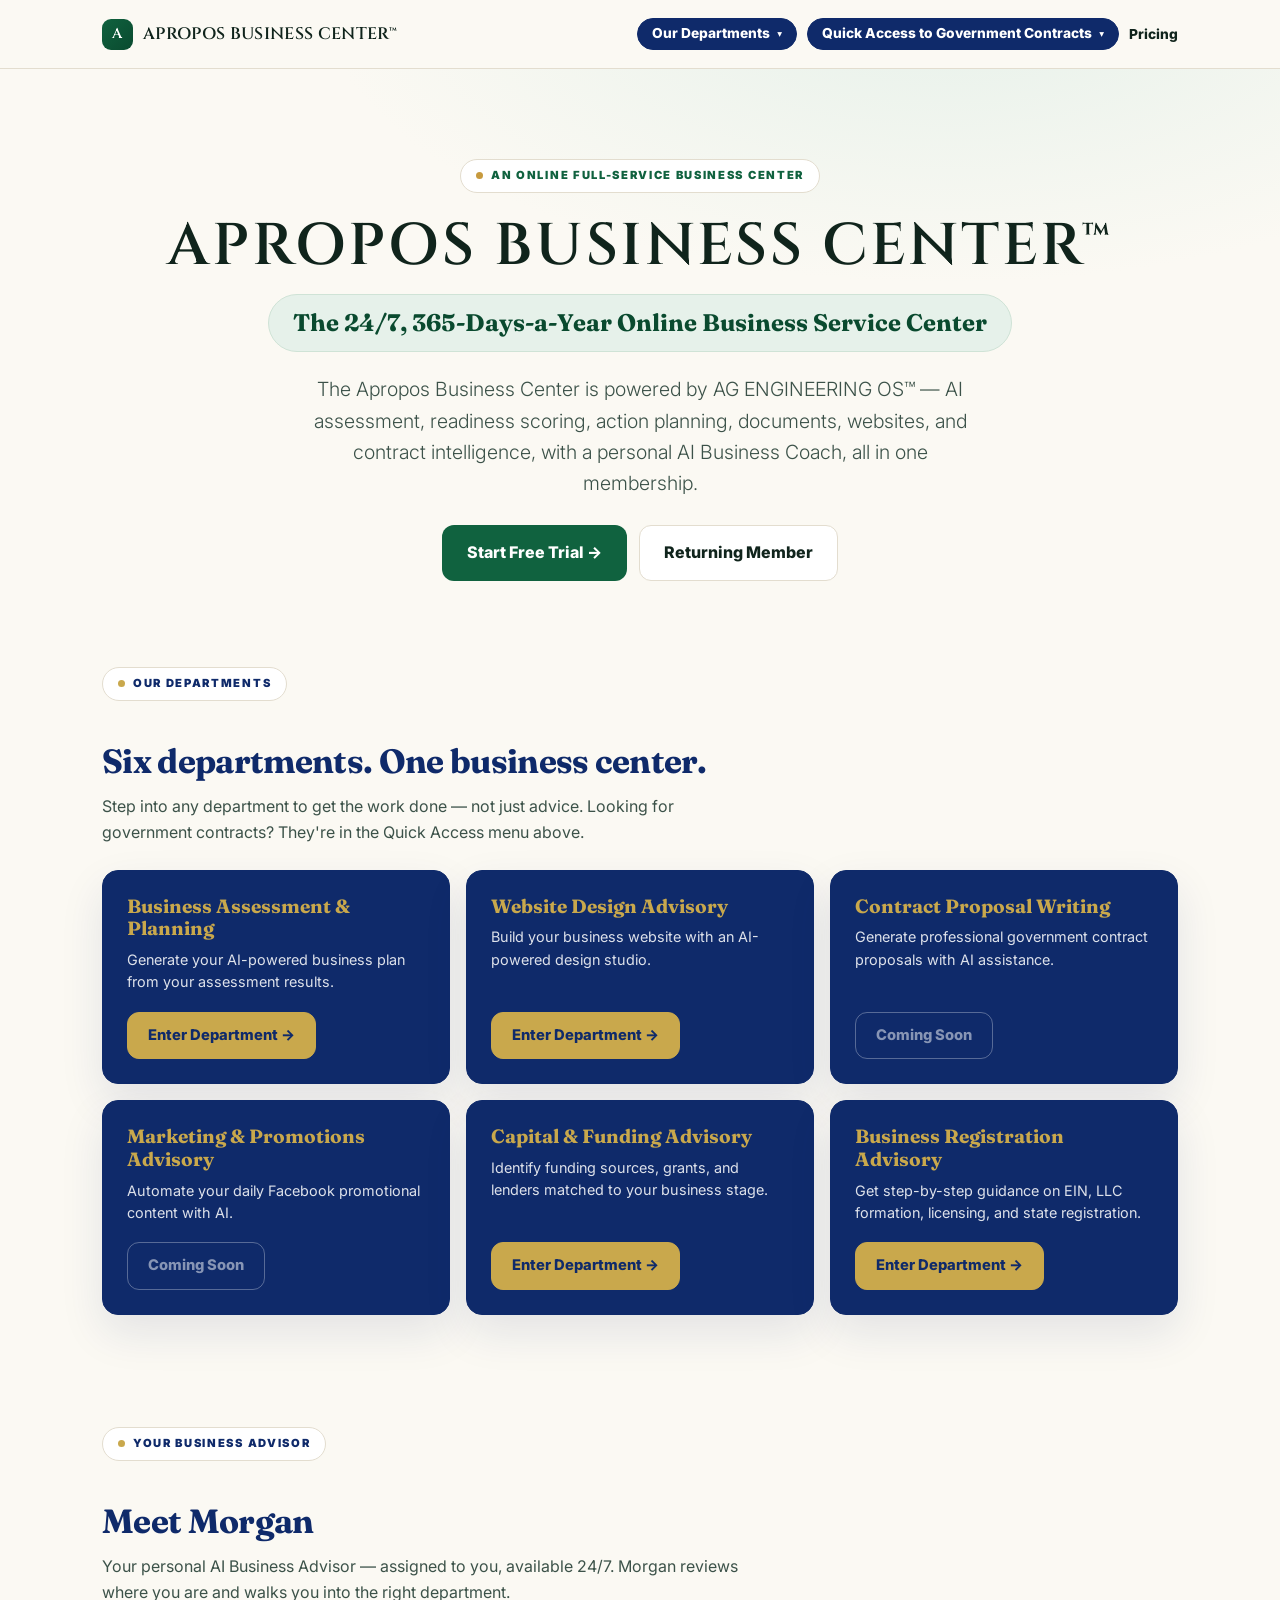
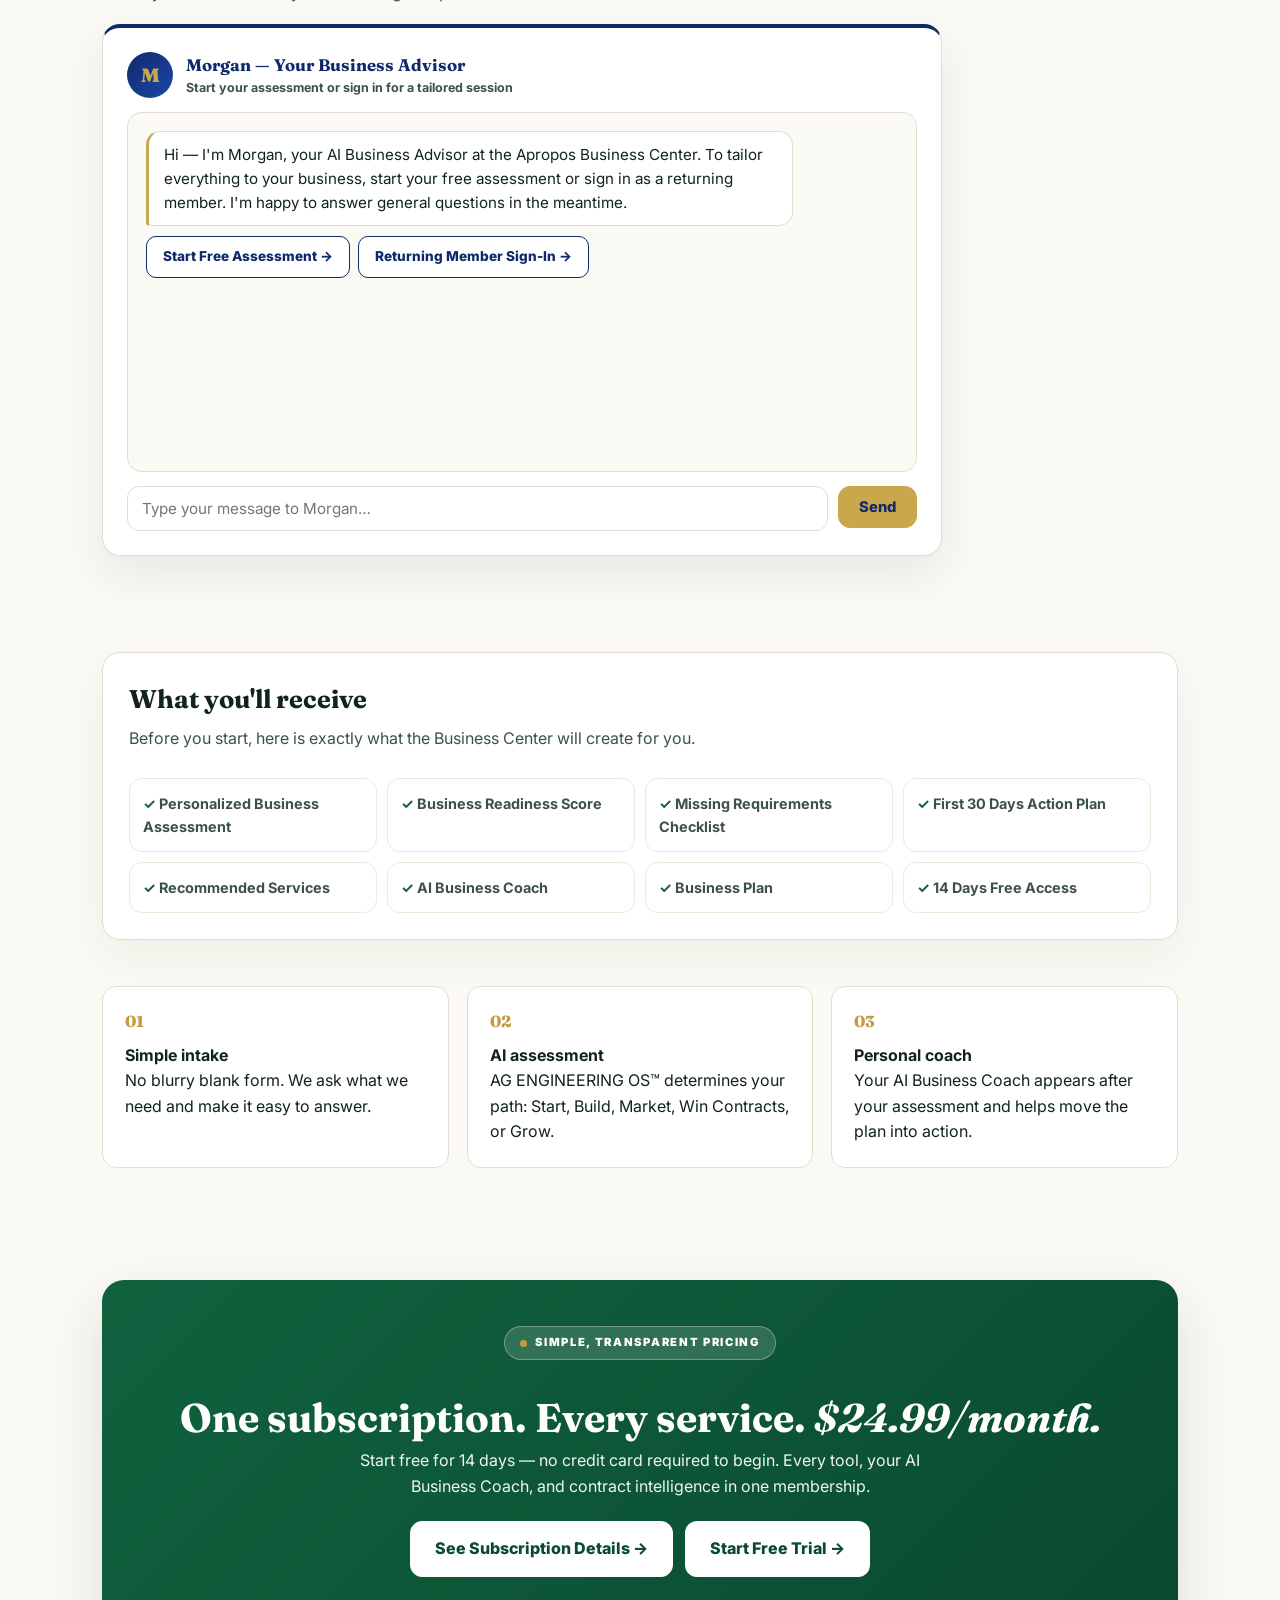
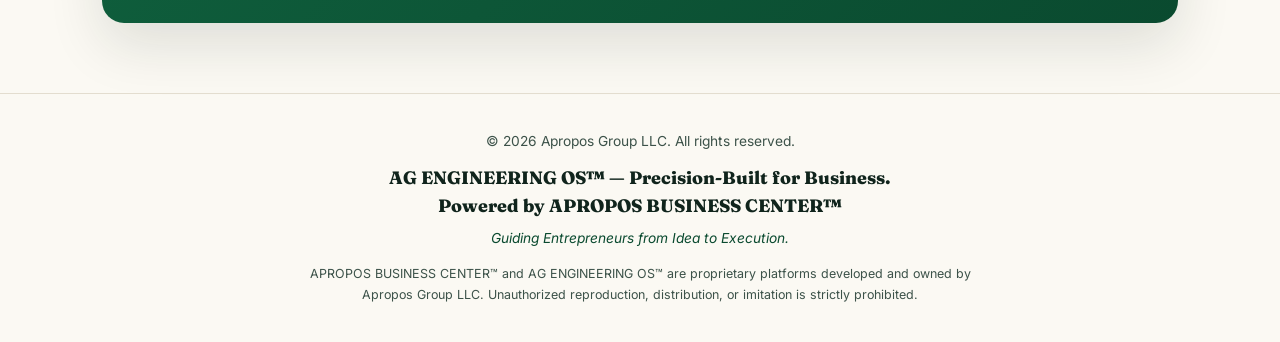
==== index.html @ 3e918215 "Rebrand: Entrepreneur OS → AG ENGINEERING OS™ sitewide" ====
<!DOCTYPE html>
<html lang="en">
<head>
<meta charset="utf-8">
<meta name="viewport" content="width=device-width, initial-scale=1">
<title>APROPOS BUSINESS CENTER™ — AG ENGINEERING OS™</title>
<meta name="description" content="APROPOS BUSINESS CENTER™ is an online full-service business center powered by AG ENGINEERING OS™. Get an AI business assessment, readiness score, action plan, and a personal AI Business Coach.">
<link rel="preconnect" href="https://fonts.googleapis.com">
<link rel="preconnect" href="https://fonts.gstatic.com" crossorigin>
<link href="https://fonts.googleapis.com/css2?family=Cinzel:wght@400;500;600&family=Fraunces:opsz,wght@9..144,500;9..144,600;9..144,700&family=Inter:wght@300;400;500;600;700;800&display=swap" rel="stylesheet">
<link rel="stylesheet" href="/styles.css">
<style>
.hero-center{max-width:1000px;margin:0 auto;text-align:center;display:flex;flex-direction:column;align-items:center}
.hero-center h1{margin-bottom:16px}
.tagline-band{font-family:var(--disp);font-weight:700;font-size:clamp(1.04rem,2.1vw,1.5rem);color:var(--green2);background:var(--soft);border:1px solid #cfe3d6;border-radius:999px;padding:9px 24px;margin-bottom:22px}
.hero-center .lede{max-width:680px;margin:0 auto 26px}
.hero-center .cta-row{justify-content:center}
.hero-center h1{font-family:'Cinzel',serif;font-weight:600;letter-spacing:.045em;line-height:1.08;width:100%}
.top .logo{font-family:'Cinzel',serif;font-weight:600;letter-spacing:.02em;font-size:1.04rem}

/* ── Item 1: nav dropdowns + department directory (sapphire/gold house standard; existing green elements untouched) ── */
:root{--sapphire:#0F2A6A;--goldstd:#C9A84C}
/* Padding fix: header is position:sticky (in-flow, reserves its own height — full hero already shows on load).
   scroll-padding-top keeps the sticky header from covering anchored targets, without introducing an empty gap. */
html{scroll-padding-top:84px}
/* Nav dropdown — NEW element added alongside existing nav links */
.nav-dd{position:relative;display:inline-flex}
.nav-dd-toggle{font-family:var(--body);font-size:.86rem;font-weight:800;color:#fff;background:var(--sapphire);border:1px solid var(--sapphire);border-radius:999px;padding:8px 14px;cursor:pointer;display:inline-flex;align-items:center;gap:7px;line-height:1}
.nav-dd-toggle .car{font-size:.6rem;transition:transform .15s}
.nav-dd.open .nav-dd-toggle .car{transform:rotate(180deg)}
.nav-dd-menu{position:absolute;top:calc(100% + 10px);right:0;min-width:296px;background:#fff;border:1px solid var(--line);border-radius:14px;box-shadow:0 22px 56px rgba(15,42,106,.18);padding:8px;display:none;z-index:40}
.nav-dd-menu a{display:block;font-size:.85rem;font-weight:700;color:var(--sapphire);text-decoration:none;padding:9px 12px;border-radius:9px;border-left:3px solid transparent}
.nav-dd-menu a:hover{background:#f2f5fc;border-left-color:var(--goldstd)}
.nav-dd.open .nav-dd-menu{display:block}
@media(hover:hover) and (min-width:901px){.nav-dd:hover .nav-dd-menu{display:block}}
@media(max-width:900px){.nav-dd{width:100%}.nav-dd-toggle{width:100%;justify-content:space-between}.nav-dd-menu{position:static;right:auto;min-width:0;width:100%;box-shadow:none;margin-top:6px}}
/* Department directory — NEW section below hero */
#departments .eyebrow{color:var(--sapphire)}
#departments .dot{background:var(--goldstd)}
.dept-dir-title{font-family:var(--disp);font-weight:700;font-size:clamp(1.5rem,3vw,2.1rem);letter-spacing:-.02em;color:var(--sapphire);margin:12px 0 6px}
.dept-dir-sub{color:var(--ink2);max-width:660px;margin-bottom:4px}
.dept-grid{display:grid;grid-template-columns:repeat(3,minmax(0,1fr));gap:16px;margin-top:24px}
.dept-card{display:flex;flex-direction:column;background:var(--sapphire);border:1px solid var(--sapphire);border-radius:16px;padding:24px;min-height:200px;scroll-margin-top:90px;box-shadow:0 18px 44px rgba(15,42,106,.10)}
.dept-card h3{font-family:var(--disp);font-weight:700;font-size:1.2rem;line-height:1.18;color:var(--goldstd);margin-bottom:9px}
.dept-card p{font-size:.9rem;line-height:1.55;color:rgba(255,255,255,.86);margin-bottom:18px;flex:1}
.btn-dept{display:inline-flex;align-items:center;justify-content:center;gap:8px;align-self:flex-start;font-family:var(--body);font-weight:800;font-size:.92rem;border-radius:12px;padding:11px 20px;text-decoration:none;background:var(--goldstd);color:var(--sapphire);border:1.5px solid var(--goldstd);transition:.15s}
.btn-dept:hover{background:transparent;color:var(--goldstd)}
.btn-dept.muted{background:transparent;color:rgba(255,255,255,.5);border-color:rgba(255,255,255,.3);cursor:default;pointer-events:none}
@media(max-width:900px){.dept-grid{grid-template-columns:1fr}}
/* Morgan AI Coach (Item 2) — sapphire/gold chat */
#morgan-coach .eyebrow{color:var(--sapphire)}
#morgan-coach .dot{background:var(--goldstd)}
.morgan-title{font-family:var(--disp);font-weight:700;font-size:clamp(1.5rem,3vw,2.1rem);letter-spacing:-.02em;color:var(--sapphire);margin:12px 0 6px}
.morgan-sub{color:var(--ink2);max-width:660px;margin-bottom:18px}
.morgan-card{background:#fff;border:1px solid var(--line);border-top:4px solid var(--sapphire);border-radius:18px;padding:24px;box-shadow:0 18px 44px rgba(15,42,106,.08);max-width:840px}
.morgan-hd{display:flex;align-items:center;gap:13px;margin-bottom:14px}
.morgan-av{width:46px;height:46px;border-radius:50%;background:linear-gradient(135deg,var(--sapphire),#1c47a8);color:var(--goldstd);display:grid;place-items:center;font-family:var(--disp);font-weight:900;font-size:1.2rem;flex:0 0 46px}
.morgan-name{font-family:var(--disp);font-weight:700;color:var(--sapphire);font-size:1.05rem}
.morgan-status{font-size:.78rem;color:var(--ink2);font-weight:700}
.morgan-chat{border:1px solid var(--line);border-radius:14px;background:var(--paper);height:360px;overflow-y:auto;padding:18px;display:flex;flex-direction:column;gap:12px;margin-bottom:14px}
.morgan-chat .m{max-width:86%;padding:11px 15px;border-radius:14px;font-size:.95rem;line-height:1.55;word-wrap:break-word}
.morgan-chat .m.user{align-self:flex-end;background:var(--sapphire);color:#fff;border-bottom-right-radius:4px}
.morgan-chat .m.bot{align-self:flex-start;background:#fff;border:1px solid var(--line);border-left:3px solid var(--goldstd);border-bottom-left-radius:4px;color:var(--ink)}
.morgan-chat .m.bot strong{color:var(--sapphire)}
.morgan-acts{display:flex;flex-wrap:wrap;gap:8px;align-self:flex-start;margin:-2px 0 4px}
.morgan-act{display:inline-flex;align-items:center;gap:6px;font-family:var(--body);font-weight:800;font-size:.85rem;border-radius:10px;padding:9px 16px;text-decoration:none;border:1.5px solid var(--sapphire);color:var(--sapphire);background:#fff;transition:.15s}
.morgan-act:hover{background:var(--sapphire);color:#fff}
.morgan-act.primary{background:var(--goldstd);border-color:var(--goldstd);color:var(--sapphire)}
.morgan-act.primary:hover{background:transparent;color:var(--sapphire)}
.morgan-form{display:flex;gap:10px}
.morgan-form input{flex:1;font-family:var(--body);font-size:.95rem;padding:12px 14px;border:1px solid var(--line);border-radius:12px;background:#fff;color:var(--ink)}
.morgan-form input:focus{outline:none;border-color:var(--sapphire)}
@media(max-width:900px){.morgan-form{flex-direction:column}}
</style>
</head>
<body>
<header class="top"><div class="wrap"><a class="logo" href="/index.html"><span class="mk">A</span>APROPOS BUSINESS CENTER™</a><nav class="nav"><div class="nav-dd"><button type="button" class="nav-dd-toggle" aria-haspopup="true" aria-expanded="false">Our Departments <span class="car">▾</span></button><div class="nav-dd-menu"><a href="/assessment.html">Business Assessment &amp; Planning</a><a href="https://ai4websitedesign.com" target="_blank" rel="noopener">Website Design Advisory</a><a href="#">Contract Proposal Writing</a><a href="#">Marketing &amp; Promotions Advisory</a><a href="#">Capital &amp; Funding Advisory</a><a href="#">Business Registration Advisory</a></div></div><div class="nav-dd"><button type="button" class="nav-dd-toggle" aria-haspopup="true" aria-expanded="false">Quick Access to Government Contracts <span class="car">▾</span></button><div class="nav-dd-menu"><a href="https://capgenmkt.aproposgroupllc.com" target="_blank" rel="noopener">Federal Contract Opportunities</a><a href="https://nevadastategen.aproposgroupllc.com" target="_blank" rel="noopener">Nevada State Contract Opportunities</a><a href="https://calstategen.aproposgroupllc.com" target="_blank" rel="noopener">California State Contract Opportunities</a></div></div><a href="/subscription.html">Pricing</a></nav></div></header>

<section class="hero">
  <div class="wrap hero-center">
    <span class="eyebrow"><span class="dot"></span>An Online Full-Service Business Center</span>
    <h1>APROPOS BUSINESS CENTER™</h1>
    <div class="tagline-band">The 24/7, 365-Days-a-Year Online Business Service Center</div>
    <p class="lede">The Apropos Business Center is powered by AG ENGINEERING OS™ — AI assessment, readiness scoring, action planning, documents, websites, and contract intelligence, with a personal AI Business Coach, all in one membership.</p>
    <div class="cta-row"><a href="/assessment.html" class="btn btn-primary">Start Free Trial →</a><a href="/resume.html" class="btn btn-ghost">Returning Member</a></div>
  </div>
</section>

<section class="section" id="departments"><div class="wrap">
  <span class="eyebrow"><span class="dot"></span>Our Departments</span>
  <h2 class="dept-dir-title">Six departments. One business center.</h2>
  <p class="dept-dir-sub">Step into any department to get the work done — not just advice. Looking for government contracts? They're in the Quick Access menu above.</p>
  <div class="dept-grid">
    <div class="dept-card" id="dept-planning"><h3>Business Assessment &amp; Planning</h3><p>Generate your AI-powered business plan from your assessment results.</p><a class="btn-dept" href="/assessment.html">Enter Department →</a></div>
    <div class="dept-card" id="dept-website"><h3>Website Design Advisory</h3><p>Build your business website with an AI-powered design studio.</p><a class="btn-dept" href="https://ai4websitedesign.com" target="_blank" rel="noopener">Enter Department →</a></div>
    <div class="dept-card" id="dept-proposals"><h3>Contract Proposal Writing</h3><p>Generate professional government contract proposals with AI assistance.</p><span class="btn-dept muted" aria-disabled="true">Coming Soon</span></div>
    <div class="dept-card" id="dept-marketing"><h3>Marketing &amp; Promotions Advisory</h3><p>Automate your daily Facebook promotional content with AI.</p><span class="btn-dept muted" aria-disabled="true">Coming Soon</span></div>
    <div class="dept-card" id="dept-funding"><h3>Capital &amp; Funding Advisory</h3><p>Identify funding sources, grants, and lenders matched to your business stage.</p><a class="btn-dept" href="#">Enter Department →</a></div>
    <div class="dept-card" id="dept-registration"><h3>Business Registration Advisory</h3><p>Get step-by-step guidance on EIN, LLC formation, licensing, and state registration.</p><a class="btn-dept" href="#">Enter Department →</a></div>
  </div>
</div></section>

<section class="section" id="morgan-coach"><div class="wrap">
  <span class="eyebrow"><span class="dot"></span>Your Business Advisor</span>
  <h2 class="morgan-title">Meet Morgan</h2>
  <p class="morgan-sub">Your personal AI Business Advisor — assigned to you, available 24/7. Morgan reviews where you are and walks you into the right department.</p>
  <div class="morgan-card">
    <div class="morgan-hd"><div class="morgan-av">M</div><div><div class="morgan-name">Morgan — Your Business Advisor</div><div class="morgan-status" id="morganStatus">Connecting…</div></div></div>
    <div class="morgan-chat" id="morganChat" aria-live="polite"></div>
    <form class="morgan-form" id="morganForm"><input id="morganInput" placeholder="Type your message to Morgan…" autocomplete="off"><button class="btn-dept" type="submit">Send</button></form>
  </div>
</div></section>

<section class="expect"><div class="wrap"><div class="expect-card"><h2>What you'll receive</h2><p class="sub">Before you start, here is exactly what the Business Center will create for you.</p><div class="expect-grid"><div class="expect-item"><b>✓</b> Personalized Business Assessment</div><div class="expect-item"><b>✓</b> Business Readiness Score</div><div class="expect-item"><b>✓</b> Missing Requirements Checklist</div><div class="expect-item"><b>✓</b> First 30 Days Action Plan</div><div class="expect-item"><b>✓</b> Recommended Services</div><div class="expect-item"><b>✓</b> AI Business Coach</div><div class="expect-item"><b>✓</b> Business Plan</div><div class="expect-item"><b>✓</b> 14 Days Free Access</div></div></div></div></section>

<section class="section" id="how"><div class="wrap how"><div class="s"><div class="n">01</div><h4>Simple intake</h4><p>No blurry blank form. We ask what we need and make it easy to answer.</p></div><div class="s"><div class="n">02</div><h4>AI assessment</h4><p>AG ENGINEERING OS™ determines your path: Start, Build, Market, Win Contracts, or Grow.</p></div><div class="s"><div class="n">03</div><h4>Personal coach</h4><p>Your AI Business Coach appears after your assessment and helps move the plan into action.</p></div></div></section>

<section class="section"><div class="wrap"><div class="price-band">
  <span class="eyebrow" style="background:rgba(255,255,255,.15);border-color:rgba(255,255,255,.3);color:#fff"><span class="dot"></span>Simple, transparent pricing</span>
  <h2 style="margin-top:14px">One subscription. Every service. <span class="em">$24.99/month.</span></h2>
  <p>Start free for 14 days — no credit card required to begin. Every tool, your AI Business Coach, and contract intelligence in one membership.</p>
  <div class="cta-row" style="justify-content:center"><a href="/subscription.html" class="btn btn-ghost">See Subscription Details →</a><a href="/assessment.html" class="btn btn-primary" style="background:#fff;color:var(--green2)">Start Free Trial →</a></div>
</div></div></section>

<footer class="footer-brand"><div class="wrap"><div>© 2026 Apropos Group LLC. All rights reserved.</div><div class="footer-platform">AG ENGINEERING OS™ — Precision-Built for Business.<br>Powered by APROPOS BUSINESS CENTER™</div><div class="footer-tag">Guiding Entrepreneurs from Idea to Execution.</div><div style="max-width:680px;margin:14px auto 0;font-size:.78rem;color:var(--ink2);line-height:1.7">APROPOS BUSINESS CENTER™ and AG ENGINEERING OS™ are proprietary platforms developed and owned by Apropos Group LLC. Unauthorized reproduction, distribution, or imitation is strictly prohibited.</div></div></footer>

<script src="/app.js"></script>
<script>
// Post-checkout welcome banner (Stripe success redirect → /?subscribed=1).
(function(){try{if(new URLSearchParams(location.search).get('subscribed')==='1'){var b=document.createElement('div');b.style.cssText='position:fixed;left:0;right:0;top:0;z-index:60;background:linear-gradient(135deg,var(--green),var(--green2));color:#fff;text-align:center;padding:14px 18px;font-weight:800;box-shadow:0 8px 24px rgba(16,36,28,.25)';b.innerHTML='🎉 Welcome — your APROPOS Business Center subscription is active. <a href="/resume.html" style="color:#fff;text-decoration:underline">Sign in to your Business Center →</a>';document.body.appendChild(b);document.body.style.paddingTop='54px';}}catch(e){}})();
// Nav dropdowns ("Our Departments", "Quick Access to Government Contracts") — click-toggle (touch/mobile friendly); desktop hover also opens via CSS.
(function(){var dds=document.querySelectorAll('.nav-dd');if(!dds.length)return;function closeAll(except){dds.forEach(function(dd){if(dd!==except){dd.classList.remove('open');dd.querySelector('.nav-dd-toggle').setAttribute('aria-expanded','false');}});}dds.forEach(function(dd){var t=dd.querySelector('.nav-dd-toggle');t.addEventListener('click',function(e){e.stopPropagation();var open=dd.classList.toggle('open');t.setAttribute('aria-expanded',open?'true':'false');if(open)closeAll(dd);});dd.querySelectorAll('.nav-dd-menu a').forEach(function(a){a.addEventListener('click',function(){dd.classList.remove('open');t.setAttribute('aria-expanded','false');});});});document.addEventListener('click',function(e){var inside=false;dds.forEach(function(dd){if(dd.contains(e.target))inside=true;});if(!inside)closeAll(null);});document.addEventListener('keydown',function(e){if(e.key==='Escape')closeAll(null);});})();
// Morgan AI Coach (Item 2) — two-stage advisor. Stage from sessionStorage/OTP signal.
(function(){
  var chatEl=document.getElementById('morganChat'); if(!chatEl) return;
  var member=Store.get('abc_member');   // set after OTP sign-in (resume.html) → returning
  var profile=Store.get('abc_profile'); // set after assessment (assessment.html) → new client
  var who=member||profile||null;
  var stage = member ? 2 : 1;           // returning member → Stage 2 (user leads); else Stage 1 (Morgan leads)
  var firstName = (who&&who.fullName) ? String(who.fullName).split(' ')[0] : '';
  var userEmail = (member&&member.email) || (profile&&profile.email) || '';
  // One growing morgan_sessions row per browser session.
  var sessionId=Store.get('abc_morgan_sid');
  if(!sessionId){ sessionId=(window.crypto&&crypto.randomUUID)?crypto.randomUUID():('sid-'+Date.now()+'-'+Math.round(Math.random()*1e9)); Store.set('abc_morgan_sid',sessionId); }
  // Tailoring context (never fabricated — only what we actually hold).
  var context='';
  if(member){ context='Returning member.\nName: '+(member.fullName||'')+'\nBusiness: '+(member.businessName||'')+'\nStage: '+(member.businessStage||'')+'\nReadiness: '+(member.readinessScore||'')+'/100\nServices requested: '+((member.servicesNeeded||[]).join(', ')); }
  else if(profile){ context='New client (just completed the assessment).\nName: '+(profile.fullName||'')+'\nBusiness: '+(profile.businessName||'')+'\nStage: '+(profile.businessStage||'')+'\nReadiness: '+((profile.readiness&&profile.readiness.total)||'')+'/100\nMissing items: '+((profile.missingItems||[]).join(', '))+'\nPlan summary: '+String(profile.plan||'').slice(0,1500); }
  else { context='This visitor has not completed an assessment and is not signed in. Do not reference an assessment or score you do not have; invite them to start the free assessment or sign in, and still help with general questions.'; }

  var convo=[];
  function addMsg(role,text){ var d=document.createElement('div'); d.className='m '+(role==='user'?'user':'bot'); d.innerHTML=(role==='user')?escapeHtml(text):mdInline(text); chatEl.appendChild(d); chatEl.scrollTop=chatEl.scrollHeight; return d; }
  function renderActions(actions){ if(!Array.isArray(actions)||!actions.length) return; var wrap=document.createElement('div'); wrap.className='morgan-acts'; actions.forEach(function(a){ if(!a||!a.href) return; var b=document.createElement('a'); b.href=a.href; b.className='morgan-act'+(a.primary?' primary':''); if(a.blank){ b.target='_blank'; b.rel='noopener'; } b.textContent=a.label; wrap.appendChild(b); }); chatEl.appendChild(wrap); chatEl.scrollTop=chatEl.scrollHeight; }

  // Exact opener — seeded client-side so the required wording is guaranteed verbatim.
  var opener;
  if(member){ opener='Welcome back '+(firstName||'there')+'. What are we working on today?'; document.getElementById('morganStatus').textContent='Returning member session'; }
  else if(profile){ opener="Hello "+(firstName||'there')+", my name is Morgan. I've been assigned as your personal Business Advisor here at the Apropos Business Center. I've reviewed your assessment and I'm ready to walk you through what I found and where we go from here. Are you ready to get started?"; document.getElementById('morganStatus').textContent='First advisory session'; }
  else { opener="Hi — I'm Morgan, your AI Business Advisor at the Apropos Business Center. To tailor everything to your business, start your free assessment or sign in as a returning member. I'm happy to answer general questions in the meantime."; document.getElementById('morganStatus').textContent='Start your assessment or sign in for a tailored session'; }
  addMsg('bot',opener); convo.push({role:'assistant',content:opener});
  if(!who){ renderActions([{label:'Start Free Assessment →',href:'/assessment.html'},{label:'Returning Member Sign-In →',href:'/resume.html'}]); }

  var busy=false;
  function send(text){ text=(text||'').trim(); if(!text||busy) return; busy=true; addMsg('user',text); convo.push({role:'user',content:text}); var typing=addMsg('bot','…');
    fetch('/.netlify/functions/assistant',{method:'POST',headers:{'Content-Type':'application/json'},body:JSON.stringify({messages:convo,stage:stage,firstName:firstName,context:context,sessionId:sessionId,userEmail:userEmail})})
      .then(function(r){return r.json();})
      .then(function(d){ var reply=(d&&d.reply)||'…'; typing.innerHTML=mdInline(reply); convo.push({role:'assistant',content:reply}); renderActions(d&&d.actions); })
      .catch(function(){ typing.textContent='Sorry — I had trouble responding. Please try again.'; })
      .then(function(){ busy=false; chatEl.scrollTop=chatEl.scrollHeight; });
  }
  document.getElementById('morganForm').addEventListener('submit',function(e){ e.preventDefault(); var i=document.getElementById('morganInput'); var v=i.value; i.value=''; send(v); });
})();
// Desktop: fit the Cinzel wordmark to one dominant line. Mobile: keep the 2-line wrap.
function fitHeadline(){var h=document.querySelector('.hero-center h1');if(!h)return;if(window.matchMedia('(max-width:759px)').matches){h.style.whiteSpace='normal';h.style.fontSize='';return;}h.style.whiteSpace='nowrap';h.style.fontSize='100px';var avail=h.clientWidth,w=h.scrollWidth||1,size=100*avail/w*0.985;size=Math.max(30,Math.min(size,90));h.style.fontSize=size+'px';}
window.addEventListener('load',fitHeadline);window.addEventListener('resize',fitHeadline);if(document.fonts&&document.fonts.ready){document.fonts.ready.then(fitHeadline);}
</script>
</body>
</html>
---- styles.css ----
:root{--ink:#10241c;--ink2:#3c5249;--paper:#fbf9f3;--card:#fff;--line:#e3ddcf;--line2:#efe9dc;--green:#10623f;--green2:#0a4a2f;--soft:#e6f1ea;--gold:#c79a3e;--goldSoft:#f6ecd5;--danger:#fff8e8;--disp:'Fraunces',Georgia,serif;--body:'Inter',system-ui,sans-serif}
*{box-sizing:border-box;margin:0;padding:0}html{scroll-behavior:smooth}body{font-family:var(--body);background:var(--paper);color:var(--ink);line-height:1.6;-webkit-font-smoothing:antialiased}.wrap{max-width:1120px;margin:0 auto;padding:0 22px}a{color:var(--green)}
.top{position:sticky;top:0;z-index:30;background:rgba(251,249,243,.94);backdrop-filter:blur(10px);border-bottom:1px solid var(--line)}.top .wrap{min-height:68px;display:flex;align-items:center;justify-content:space-between;gap:18px}.logo{font-family:'Cinzel',serif;font-size:1.02rem;font-weight:600;letter-spacing:.02em;display:flex;align-items:center;gap:10px;text-decoration:none;color:var(--ink)}.logo .mk{width:31px;height:31px;border-radius:9px;background:linear-gradient(135deg,var(--green),var(--green2));color:#fff;display:grid;place-items:center;font-size:.9rem}.nav{display:flex;align-items:center;gap:10px;flex-wrap:wrap}.nav a{font-size:.86rem;font-weight:800;text-decoration:none;color:var(--ink)}.nav .resume{border:1px solid var(--line);border-radius:999px;padding:8px 13px;background:#fff;color:var(--ink)}.nav .start{border-radius:999px;padding:9px 14px;background:var(--green);color:#fff}.btn{display:inline-flex;align-items:center;justify-content:center;gap:9px;font-family:var(--body);font-weight:800;font-size:1rem;border-radius:12px;padding:14px 24px;cursor:pointer;border:1.5px solid transparent;text-decoration:none;transition:.15s}.btn-primary{background:var(--green);color:#fff}.btn-primary:hover{background:var(--green2)}.btn-ghost{background:#fff;border-color:var(--line);color:var(--ink)}.btn-ghost:hover{border-color:var(--green);color:var(--green)}
.focus-top{display:flex;justify-content:center;padding:24px 0 4px}.focus-wrap{min-height:calc(100vh - 70px);display:flex;align-items:flex-start;justify-content:center;padding:24px 22px 60px}.focus-wrap .panel,.focus-wrap .assistant{width:100%}
.hero{position:relative;overflow:hidden;padding:clamp(48px,7vw,92px) 0 44px;background:radial-gradient(900px 420px at 74% -80px,var(--soft),transparent 70%)}.hero-grid{display:grid;grid-template-columns:1.15fr .9fr;gap:clamp(28px,5vw,62px);align-items:center}.eyebrow{display:inline-flex;align-items:center;gap:8px;font-size:.7rem;font-weight:900;letter-spacing:.15em;text-transform:uppercase;color:var(--green);background:#fff;border:1px solid var(--line);border-radius:999px;padding:7px 15px;margin-bottom:22px}.dot{width:7px;height:7px;border-radius:50%;background:var(--gold)}h1{font-family:var(--disp);font-weight:700;font-size:clamp(2.18rem,5vw,3.72rem);line-height:1.03;letter-spacing:-.028em;margin-bottom:18px}.hero em{font-style:italic;color:var(--green)}.lede{font-size:clamp(1.04rem,1.7vw,1.22rem);color:var(--ink2);max-width:670px;font-weight:300;margin-bottom:24px}.platform-line{font-weight:800;color:var(--green2);margin-bottom:12px}.cta-row{display:flex;gap:12px;flex-wrap:wrap}.hero-card{position:relative;background:#fff;border:1px solid var(--line);border-radius:20px;padding:30px;box-shadow:0 22px 60px -36px rgba(16,36,28,.55)}.hero-card:before{content:"";position:absolute;top:0;left:0;right:0;height:4px;background:linear-gradient(90deg,var(--green),var(--gold));border-radius:20px 20px 0 0}.hero-card h3{font-family:var(--disp);font-size:1.48rem;line-height:1.15;margin:9px 0 16px}.free{display:inline-flex;font-size:.6rem;font-weight:900;letter-spacing:.12em;text-transform:uppercase;color:var(--green);background:var(--soft);border:1px solid #cfe3d6;border-radius:999px;padding:5px 10px}.checklist{list-style:none;margin:14px 0 0}.checklist li{display:flex;gap:12px;padding:10px 0;border-top:1px solid var(--line2)}.checklist li:first-child{border-top:0}.chk{width:22px;height:22px;border-radius:50%;background:var(--green);color:#fff;display:grid;place-items:center;flex:0 0 22px;font-size:.72rem;font-weight:900}.checklist b{display:block;font-size:.94rem}.checklist span{display:block;color:var(--ink2);font-size:.82rem}.expect{padding:26px 0 4px}.expect-card{background:#fff;border:1px solid var(--line);border-radius:18px;padding:26px;box-shadow:0 18px 44px rgba(16,36,28,.05)}.expect-card h2{font-family:var(--disp);font-size:1.6rem;margin-bottom:6px}.expect-grid{display:grid;grid-template-columns:repeat(4,1fr);gap:10px;margin-top:18px}.expect-item{border:1px solid var(--line2);border-radius:13px;padding:13px;background:#fff;color:var(--ink2);font-size:.9rem;font-weight:700}.expect-item b{color:var(--green)}
.section{padding:42px 0 70px}.panel{background:var(--card);border:1px solid var(--line);border-radius:18px;box-shadow:0 22px 56px rgba(16,36,28,.07);padding:clamp(24px,4vw,36px);scroll-margin-top:84px}.panel h2{font-family:var(--disp);font-size:1.76rem;font-weight:700;margin-bottom:6px}.sub{color:var(--ink2);margin-bottom:26px}.grid{display:grid;grid-template-columns:1fr 1fr;gap:18px}.field{display:flex;flex-direction:column;gap:7px}.field.full{grid-column:1/-1}.form-section{grid-column:1/-1;margin-top:8px;padding-top:18px;border-top:1px solid var(--line2)}.form-section h3{font-family:var(--disp);font-size:1.2rem;margin-bottom:4px}.hint{color:var(--ink2);font-size:.9rem;margin-bottom:12px}label{font-size:.82rem;font-weight:800}label .h{font-weight:400;color:var(--ink2)}input,select,textarea{font-family:var(--body);font-size:1rem;padding:13px 14px;border:1.5px solid var(--line);border-radius:10px;background:#fff;color:var(--ink);width:100%}textarea{min-height:88px;resize:vertical}input:focus,select:focus,textarea:focus{outline:none;border-color:var(--green);box-shadow:0 0 0 3px var(--soft)}.checks{display:grid;grid-template-columns:repeat(2,minmax(0,1fr));gap:10px}.pill{display:flex;align-items:center;gap:10px;border:1px solid var(--line);background:#fff;border-radius:12px;padding:12px;cursor:pointer;font-weight:700;font-size:.92rem}.pill:hover{border-color:var(--green)}.pill input{width:auto;accent-color:var(--green)}.stage-options{display:grid;grid-template-columns:repeat(2,minmax(0,1fr));gap:10px}.radio-card{border:1px solid var(--line);background:#fff;border-radius:12px;padding:12px;display:flex;align-items:center;gap:10px;cursor:pointer;font-weight:700}.radio-card input{width:auto;accent-color:var(--green)}.form-foot{display:flex;gap:14px;align-items:center;flex-wrap:wrap;margin-top:24px}.priv{font-size:.82rem;color:var(--ink2)}.err{display:none;background:#fdecec;border:1px solid #f3c2c2;color:#8c2b2b;border-radius:12px;padding:14px 16px;margin-top:16px;font-size:.92rem}.loading{display:none;padding:34px 0}.loader-box{max-width:560px;margin:0 auto;background:#fff;border:1px solid var(--line);border-radius:18px;padding:28px;box-shadow:0 18px 44px rgba(16,36,28,.06)}.spinner{width:38px;height:38px;border:4px solid var(--line);border-top-color:var(--green);border-radius:50%;animation:spin .8s linear infinite;margin:0 0 18px}@keyframes spin{to{transform:rotate(360deg)}}.build-list{list-style:none;margin-top:14px}.build-list li{padding:8px 0;border-top:1px solid var(--line2);font-weight:700;color:var(--ink2)}.build-list li:first-child{border-top:0}
#results,#docResults{display:none}#results,#docResults,#loading,#docLoading{scroll-margin-top:96px}.dash-head{background:linear-gradient(135deg,var(--green),var(--green2));color:#fff;border-radius:20px;padding:30px;margin-bottom:18px;display:flex;justify-content:space-between;gap:18px;align-items:center;flex-wrap:wrap}.dash-head h2{font-family:var(--disp);font-size:1.86rem;line-height:1.1}.dash-head p{opacity:.92}.badge{font-size:.66rem;letter-spacing:.12em;text-transform:uppercase;background:rgba(255,255,255,.16);border:1px solid rgba(255,255,255,.3);padding:6px 12px;border-radius:999px;font-weight:900}.dash-grid{display:grid;grid-template-columns:1fr 1fr;gap:16px;margin-bottom:18px}.dash-card{background:#fff;border:1px solid var(--line);border-radius:16px;padding:22px}.dash-card h3{font-family:var(--disp);font-size:1.24rem;margin-bottom:10px}.score-card{display:grid;grid-template-columns:170px 1fr;gap:22px;align-items:center}.score-num{font-family:var(--disp);font-size:3.15rem;line-height:1;color:var(--green2);font-weight:800}.score-num small{font-size:1.1rem;color:var(--ink2)}.bar{height:10px;background:var(--line2);border-radius:999px;overflow:hidden;margin:8px 0 4px}.bar span{display:block;height:100%;background:linear-gradient(90deg,var(--green),var(--gold));border-radius:999px}.score-row{margin:8px 0}.score-row b{font-size:.86rem}.score-row small{float:right;color:var(--ink2);font-weight:800}.trial-bar{height:12px;background:rgba(255,255,255,.25);border-radius:999px;overflow:hidden;margin-top:10px}.trial-bar span{display:block;width:7%;height:100%;background:#fff;border-radius:999px}.tag-list{display:flex;gap:8px;flex-wrap:wrap}.tag{display:inline-flex;align-items:center;gap:6px;background:var(--soft);color:var(--green2);border:1px solid #cfe3d6;border-radius:999px;padding:7px 11px;font-weight:800;font-size:.84rem}.warn{background:#fff8e8;color:#6f4d05;border-color:#ead3a0}.service-grid{display:grid;grid-template-columns:repeat(3,minmax(0,1fr));gap:14px}.service-card{display:flex;flex-direction:column;background:#fff;border:1px solid var(--line);border-radius:16px;padding:20px;text-decoration:none;color:var(--ink);min-height:176px;transition:.15s}.service-card:hover{border-color:var(--green);transform:translateY(-2px);box-shadow:0 10px 26px rgba(16,36,28,.08)}.service-card .ic{font-size:1.7rem;margin-bottom:10px}.service-card h4{font-size:1rem;margin-bottom:6px}.service-card p{font-size:.88rem;color:var(--ink2);margin-bottom:14px}.service-card span{margin-top:auto;font-weight:900;color:var(--green)}.weeks{display:grid;grid-template-columns:repeat(4,1fr);gap:12px}.week{background:#fff;border:1px solid var(--line);border-radius:14px;padding:16px}.week b{display:block;color:var(--gold);font-family:var(--disp);margin-bottom:2px}.week h4{font-size:.98rem;margin-bottom:8px}.week ul{margin-left:18px;color:var(--ink2);font-size:.86rem}.journey{display:grid;grid-template-columns:repeat(4,1fr);gap:10px}.journey-item{border:1px solid var(--line);border-radius:13px;padding:13px;background:#fff;font-size:.88rem;font-weight:800}.journey-item.complete{border-color:#cfe3d6;background:var(--soft);color:var(--green2)}.journey-item.pending{background:#fff8e8;color:#6f4d05}.journey-item.future{color:var(--ink2);opacity:.75}.plan{background:#fff;border:1px solid var(--line);border-radius:16px;padding:32px;margin-top:18px}.plan h2{font-family:var(--disp);font-size:1.34rem;color:var(--green2);margin:26px 0 8px;padding-top:18px;border-top:1px solid var(--line2)}.plan h2:first-child{margin-top:0;padding-top:0;border-top:0}.plan p{margin:8px 0}.plan ul{margin:8px 0 8px 22px}.plan li{margin:5px 0}.disc{font-size:.8rem;color:var(--ink2);background:#fff;border:1px solid var(--line);border-radius:12px;padding:14px 16px;margin-top:18px}.again{display:flex;gap:12px;justify-content:center;flex-wrap:wrap;margin-top:22px}.how{display:grid;grid-template-columns:repeat(3,1fr);gap:18px}.how .s{background:#fff;border:1px solid var(--line);border-radius:14px;padding:22px}.how .n{font-family:var(--disp);font-weight:800;color:var(--gold);margin-bottom:8px}.assistant{background:#fff;border:1px solid var(--line);border-radius:18px;box-shadow:0 22px 56px rgba(16,36,28,.07);padding:30px;scroll-margin-top:84px}.assistant .hd{display:flex;align-items:center;gap:13px}.assistant .av{width:44px;height:44px;border-radius:50%;background:linear-gradient(135deg,var(--green),var(--green2));color:#fff;display:grid;place-items:center;font-family:var(--disp);font-weight:900}.assistant h2{font-family:var(--disp);font-size:1.5rem}.status{font-size:.78rem;color:var(--green);font-weight:700}.suggest{display:flex;gap:8px;flex-wrap:wrap;margin:16px 0 10px}.suggest button{font-size:.82rem;background:var(--soft);border:1px solid var(--line);color:var(--green2);border-radius:999px;padding:7px 13px;cursor:pointer;font-family:var(--body);font-weight:800}.chat{border:1px solid var(--line);border-radius:14px;background:var(--paper);height:350px;overflow-y:auto;padding:18px;display:flex;flex-direction:column;gap:12px;margin:12px 0 16px}.msg{max-width:86%;padding:11px 15px;border-radius:14px;font-size:.95rem;line-height:1.55;word-wrap:break-word}.msg.user{align-self:flex-end;background:var(--green);color:#fff;border-bottom-right-radius:4px}.msg.bot{align-self:flex-start;background:#fff;border:1px solid var(--line);border-bottom-left-radius:4px}.msg.bot strong{color:var(--green2)}.chatform{display:flex;gap:10px}.chatform input{flex:1}.footer-brand{border-top:1px solid var(--line);padding:36px 0;text-align:center;color:var(--ink2);font-size:.86rem}.footer-platform{font-family:var(--disp);font-size:1.12rem;color:var(--ink);font-weight:800;margin:12px 0 6px}.footer-tag{font-style:italic;color:var(--green2)}
.price-band{background:linear-gradient(135deg,var(--green),var(--green2));color:#fff;border-radius:22px;padding:clamp(28px,5vw,46px);text-align:center;box-shadow:0 22px 56px rgba(16,36,28,.12)}.price-band h2{font-family:var(--disp);font-size:clamp(1.7rem,3.4vw,2.5rem);line-height:1.1;margin-bottom:8px}.price-band .em{font-style:italic}.price-band p{opacity:.94;max-width:560px;margin:0 auto 22px}.price-band .btn-ghost{background:#fff;color:var(--green2);border-color:#fff}
@media(max-width:900px){.hero-grid,.grid,.dash-grid,.score-card,.service-grid,.how,.weeks,.journey,.expect-grid{grid-template-columns:1fr}.checks,.stage-options{grid-template-columns:1fr}.top .wrap{align-items:flex-start;flex-direction:column;padding-top:12px;padding-bottom:12px}.chatform{flex-direction:column}}
@media print{.top,.focus-top,.hero,.expect,#formPanel,.assistant,.again,footer,.nav{display:none!important}.plan,.dash-card{border:none}.dash-head{background:none;color:#000;border:1px solid #ccc}}
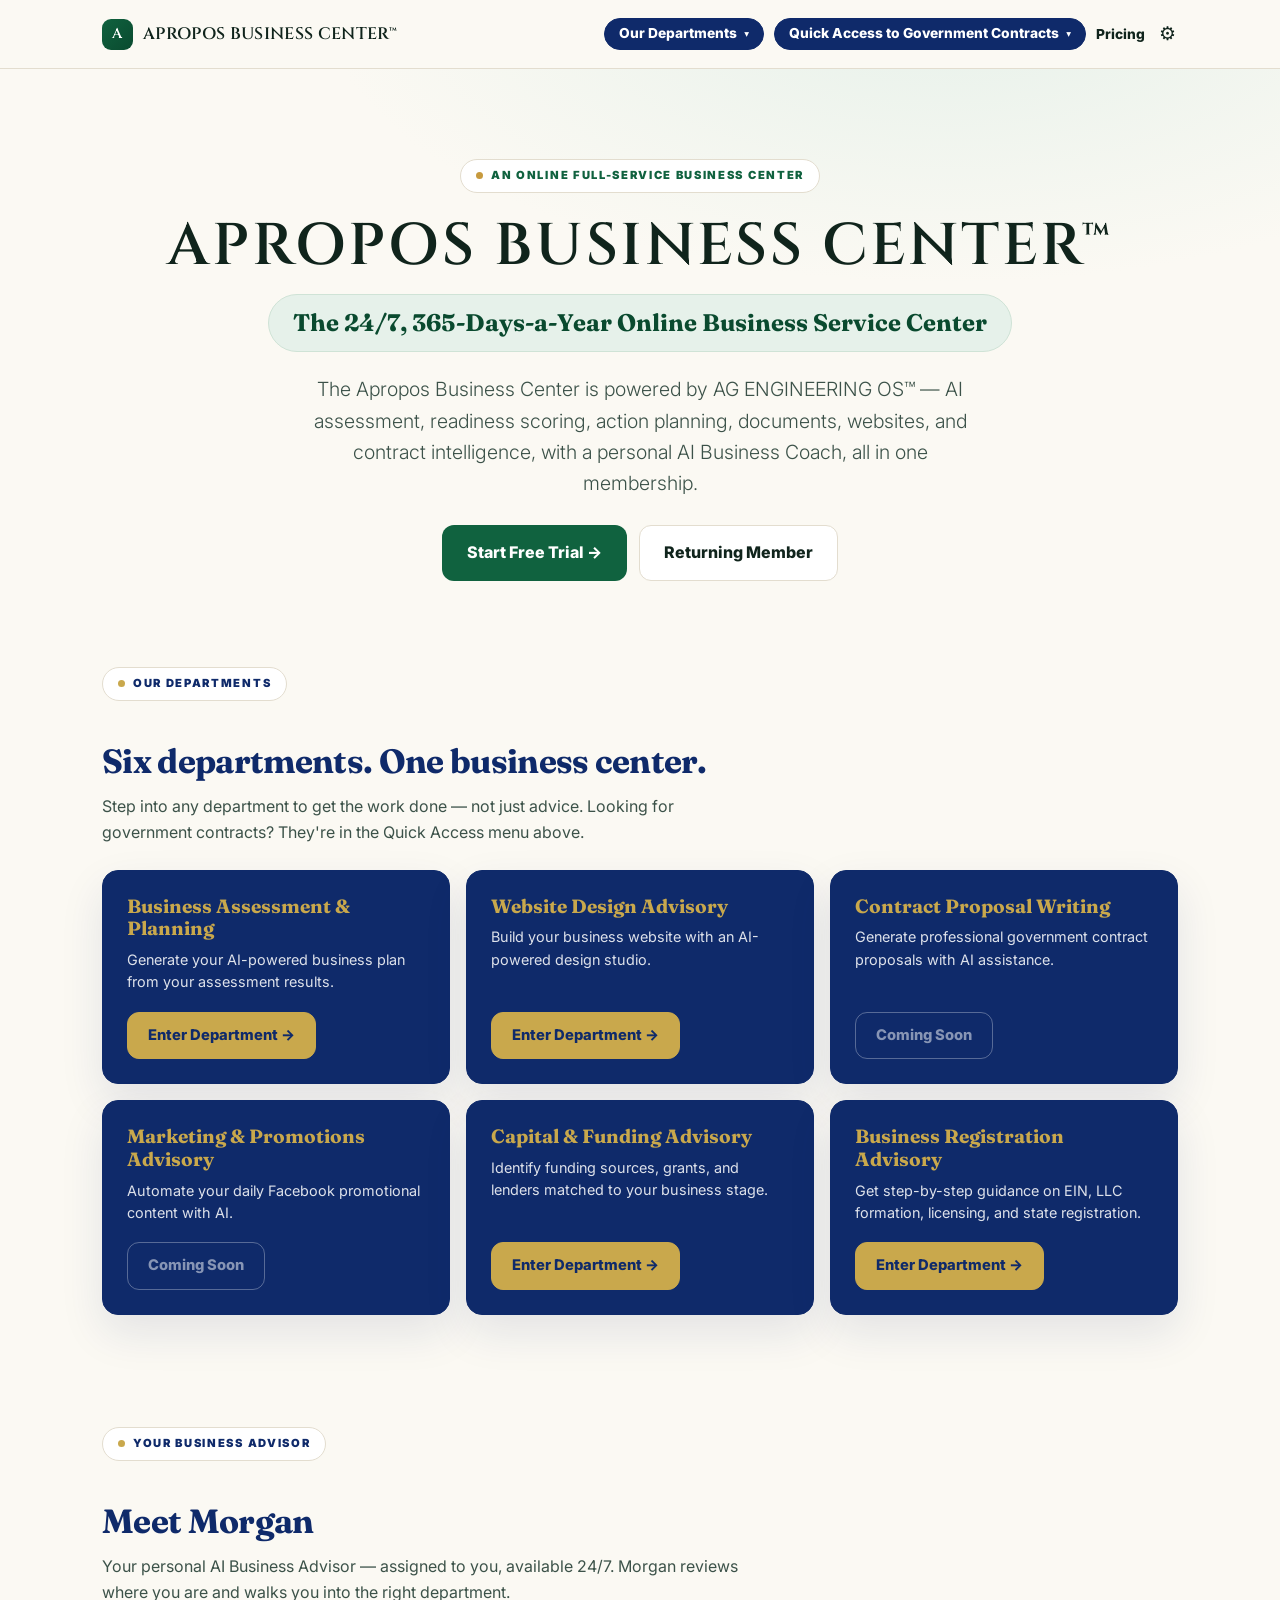
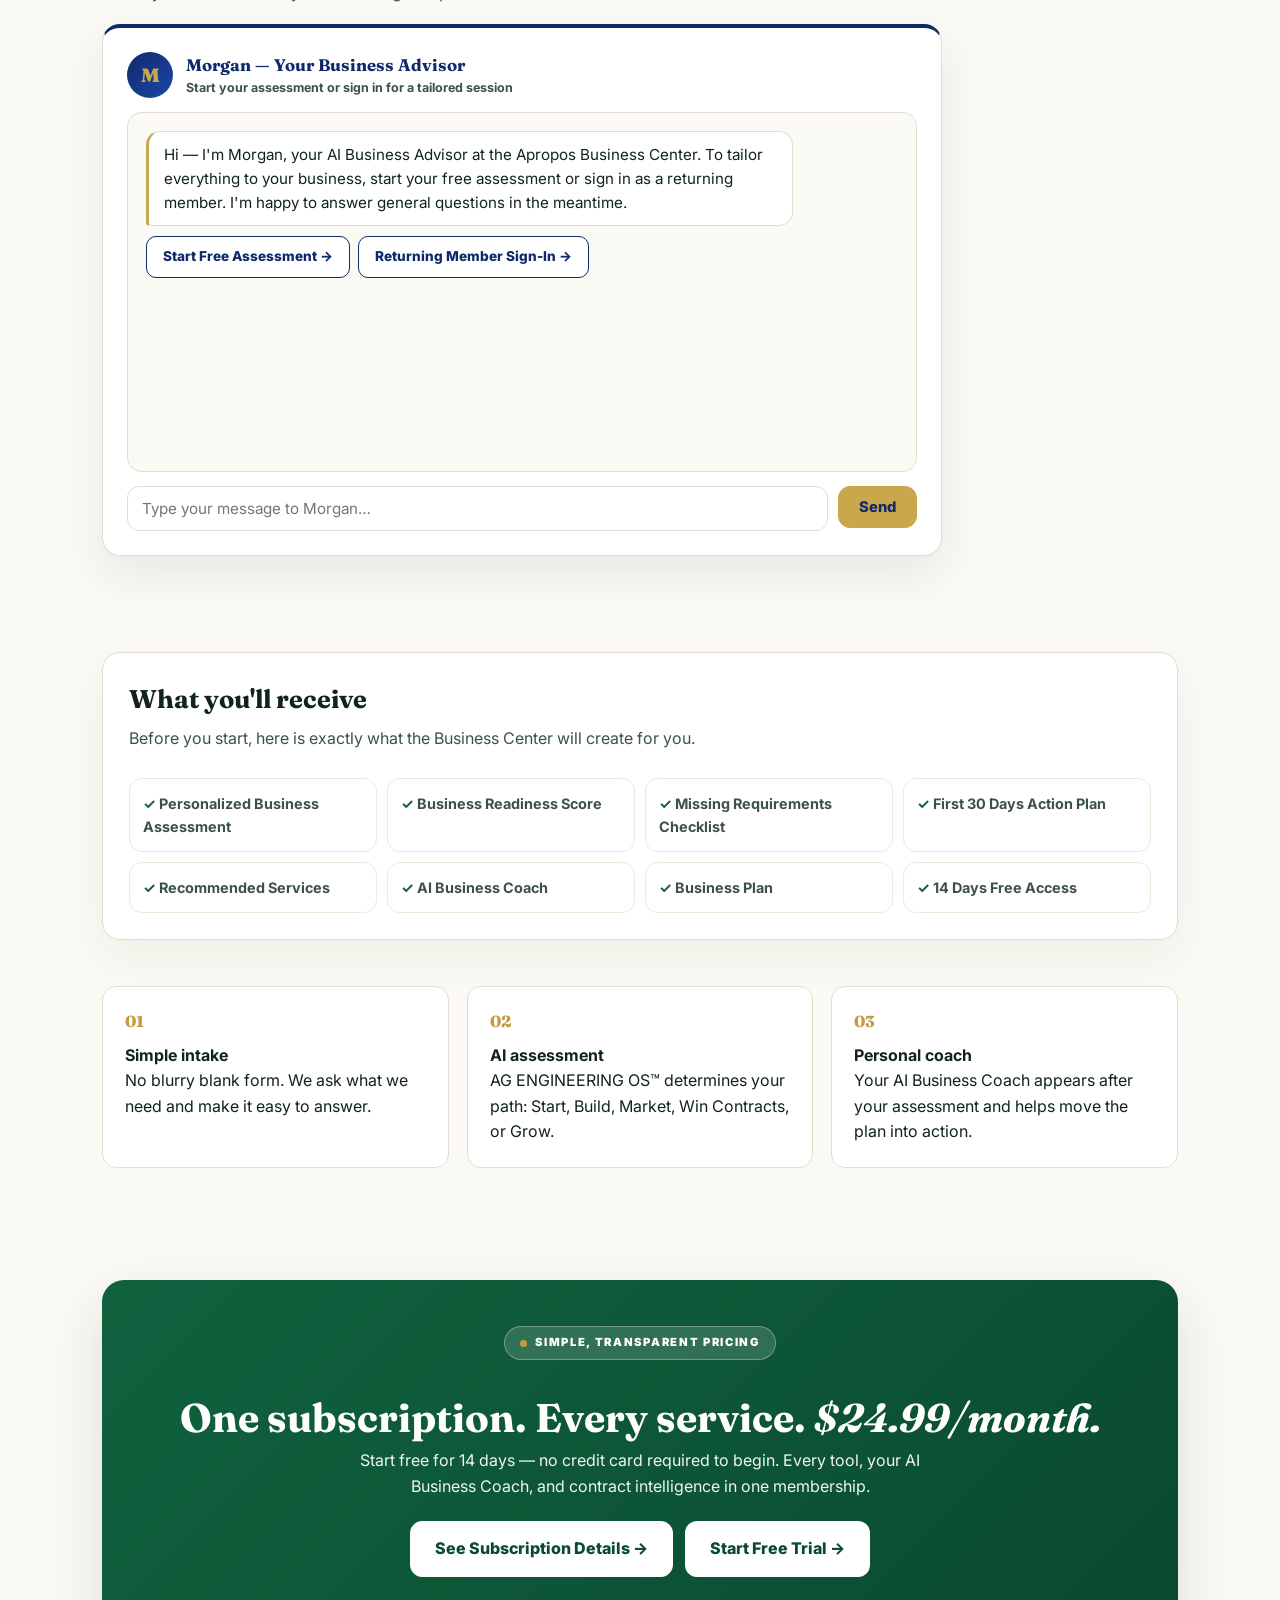
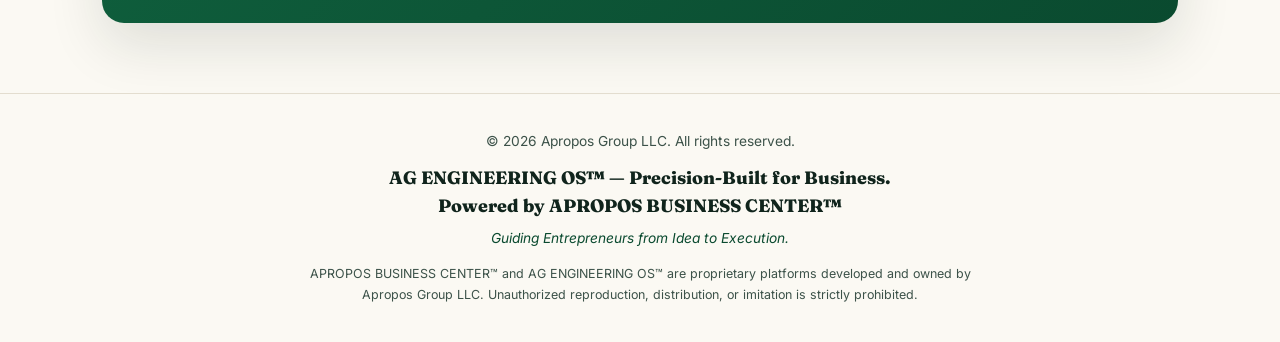
==== commit d84c4284: "Feature: User Settings Menu" ====
--- a/index.html
+++ b/index.html
@@ -71,10 +71,45 @@
 .morgan-form input{flex:1;font-family:var(--body);font-size:.95rem;padding:12px 14px;border:1px solid var(--line);border-radius:12px;background:#fff;color:var(--ink)}
 .morgan-form input:focus{outline:none;border-color:var(--sapphire)}
 @media(max-width:900px){.morgan-form{flex-direction:column}}
+/* Settings menu (Item 3) — sapphire/gold */
+.nav-gear{background:none;border:0;font-size:1.18rem;cursor:pointer;color:var(--ink);line-height:1;padding:4px 2px;transition:.25s;margin-left:2px}
+.nav-gear:hover{color:var(--sapphire);transform:rotate(35deg)}
+.set-overlay{position:fixed;inset:0;background:rgba(10,18,40,.6);display:none;align-items:flex-start;justify-content:center;padding:30px 16px;z-index:120;overflow-y:auto}
+.set-overlay.show{display:flex}
+.set-panel{background:#fff;width:100%;max-width:600px;border-radius:18px;border-top:4px solid var(--sapphire);box-shadow:0 30px 80px rgba(10,18,40,.42);overflow:hidden;margin:auto}
+.set-head{display:flex;align-items:center;justify-content:space-between;padding:18px 24px;background:var(--sapphire)}
+.set-head h2{font-family:var(--disp);color:var(--goldstd);font-size:1.3rem;margin:0;font-weight:700}
+.set-close{background:none;border:0;color:#fff;font-size:1.25rem;cursor:pointer;line-height:1}
+.set-body{padding:4px 24px 22px;max-height:74vh;overflow-y:auto}
+.set-sec{padding:20px 0;border-bottom:1px solid var(--line2)}
+.set-sec:last-child{border-bottom:0}
+.set-sec h3{font-family:var(--disp);color:var(--sapphire);font-size:1.12rem;margin:0 0 6px;font-weight:700}
+.set-sub{color:var(--ink2);font-size:.88rem;margin-bottom:14px;line-height:1.5}
+.set-row{display:flex;justify-content:space-between;align-items:center;gap:14px;padding:7px 0}
+.set-row label{font-weight:700;color:var(--ink);font-size:.9rem;display:flex;align-items:center}
+.set-row > div{color:var(--ink2);font-size:.92rem;text-align:right}
+.set-row input.set-emailin{font-family:var(--body);font-size:.88rem;padding:8px 10px;border:1px solid var(--line);border-radius:8px;min-width:200px}
+.soon{font-size:.66rem;background:var(--line2);color:var(--ink2);border-radius:999px;padding:2px 8px;margin-left:8px;font-weight:800;letter-spacing:.04em}
+.set-uploadbtn{display:inline-flex;align-items:center;gap:8px;background:var(--sapphire);color:#fff;font-weight:800;font-size:.86rem;padding:10px 18px;border-radius:10px;cursor:pointer;border:2px solid var(--sapphire);transition:.2s}
+.set-uploadbtn:hover{background:#fff;color:var(--sapphire)}
+.set-hint{font-size:.78rem;color:var(--ink2);margin:9px 0 12px}
+.set-files{display:flex;flex-direction:column;gap:8px}
+.set-file{display:flex;align-items:center;justify-content:space-between;gap:12px;border:1px solid var(--line);border-left:3px solid var(--goldstd);border-radius:10px;padding:10px 14px;font-size:.9rem;color:var(--ink)}
+.set-file .del{background:none;border:0;color:#b23b3b;cursor:pointer;font-weight:800;font-size:.82rem}
+.set-grid{display:grid;grid-template-columns:repeat(4,1fr);gap:10px}
+.set-thumb{position:relative;aspect-ratio:1;border-radius:10px;overflow:hidden;border:1px solid var(--line);background:var(--paper)}
+.set-thumb img{width:100%;height:100%;object-fit:cover}
+.set-thumb .del{position:absolute;top:4px;right:4px;background:rgba(10,18,40,.72);color:#fff;border:0;border-radius:6px;width:22px;height:22px;cursor:pointer;font-size:.75rem;line-height:1}
+.toggle{width:46px;height:25px;border-radius:999px;background:var(--line);border:0;position:relative;cursor:pointer;transition:.2s;padding:0;flex:0 0 46px}
+.toggle span{position:absolute;top:3px;left:3px;width:19px;height:19px;border-radius:50%;background:#fff;transition:.2s;box-shadow:0 1px 3px rgba(0,0,0,.2)}
+.toggle.on{background:var(--sapphire)}
+.toggle.on span{left:24px}
+.toggle.disabled{background:var(--line2);cursor:not-allowed;opacity:.55}
+@media(max-width:600px){.set-grid{grid-template-columns:repeat(3,1fr)}}
 </style>
 </head>
 <body>
-<header class="top"><div class="wrap"><a class="logo" href="/index.html"><span class="mk">A</span>APROPOS BUSINESS CENTER™</a><nav class="nav"><div class="nav-dd"><button type="button" class="nav-dd-toggle" aria-haspopup="true" aria-expanded="false">Our Departments <span class="car">▾</span></button><div class="nav-dd-menu"><a href="/assessment.html">Business Assessment &amp; Planning</a><a href="https://ai4websitedesign.com" target="_blank" rel="noopener">Website Design Advisory</a><a href="#">Contract Proposal Writing</a><a href="#">Marketing &amp; Promotions Advisory</a><a href="#">Capital &amp; Funding Advisory</a><a href="#">Business Registration Advisory</a></div></div><div class="nav-dd"><button type="button" class="nav-dd-toggle" aria-haspopup="true" aria-expanded="false">Quick Access to Government Contracts <span class="car">▾</span></button><div class="nav-dd-menu"><a href="https://capgenmkt.aproposgroupllc.com" target="_blank" rel="noopener">Federal Contract Opportunities</a><a href="https://nevadastategen.aproposgroupllc.com" target="_blank" rel="noopener">Nevada State Contract Opportunities</a><a href="https://calstategen.aproposgroupllc.com" target="_blank" rel="noopener">California State Contract Opportunities</a></div></div><a href="/subscription.html">Pricing</a></nav></div></header>
+<header class="top"><div class="wrap"><a class="logo" href="/index.html"><span class="mk">A</span>APROPOS BUSINESS CENTER™</a><nav class="nav"><div class="nav-dd"><button type="button" class="nav-dd-toggle" aria-haspopup="true" aria-expanded="false">Our Departments <span class="car">▾</span></button><div class="nav-dd-menu"><a href="/assessment.html">Business Assessment &amp; Planning</a><a href="/website-builder.html">Website Design Advisory</a><a href="#">Contract Proposal Writing</a><a href="#">Marketing &amp; Promotions Advisory</a><a href="#">Capital &amp; Funding Advisory</a><a href="#">Business Registration Advisory</a></div></div><div class="nav-dd"><button type="button" class="nav-dd-toggle" aria-haspopup="true" aria-expanded="false">Quick Access to Government Contracts <span class="car">▾</span></button><div class="nav-dd-menu"><a href="https://capgenmkt.aproposgroupllc.com" target="_blank" rel="noopener">Federal Contract Opportunities</a><a href="https://nevadastategen.aproposgroupllc.com" target="_blank" rel="noopener">Nevada State Contract Opportunities</a><a href="https://calstategen.aproposgroupllc.com" target="_blank" rel="noopener">California State Contract Opportunities</a></div></div><a href="/subscription.html">Pricing</a><button class="nav-gear" id="navGear" aria-label="Settings" title="Settings">⚙</button></nav></div></header>
 
 <section class="hero">
   <div class="wrap hero-center">
@@ -92,7 +127,7 @@
   <p class="dept-dir-sub">Step into any department to get the work done — not just advice. Looking for government contracts? They're in the Quick Access menu above.</p>
   <div class="dept-grid">
     <div class="dept-card" id="dept-planning"><h3>Business Assessment &amp; Planning</h3><p>Generate your AI-powered business plan from your assessment results.</p><a class="btn-dept" href="/assessment.html">Enter Department →</a></div>
-    <div class="dept-card" id="dept-website"><h3>Website Design Advisory</h3><p>Build your business website with an AI-powered design studio.</p><a class="btn-dept" href="https://ai4websitedesign.com" target="_blank" rel="noopener">Enter Department →</a></div>
+    <div class="dept-card" id="dept-website"><h3>Website Design Advisory</h3><p>Build your business website with an AI-powered design studio.</p><a class="btn-dept" href="/website-builder.html">Enter Department →</a></div>
     <div class="dept-card" id="dept-proposals"><h3>Contract Proposal Writing</h3><p>Generate professional government contract proposals with AI assistance.</p><span class="btn-dept muted" aria-disabled="true">Coming Soon</span></div>
     <div class="dept-card" id="dept-marketing"><h3>Marketing &amp; Promotions Advisory</h3><p>Automate your daily Facebook promotional content with AI.</p><span class="btn-dept muted" aria-disabled="true">Coming Soon</span></div>
     <div class="dept-card" id="dept-funding"><h3>Capital &amp; Funding Advisory</h3><p>Identify funding sources, grants, and lenders matched to your business stage.</p><a class="btn-dept" href="#">Enter Department →</a></div>
@@ -123,6 +158,39 @@
 </div></div></section>
 
 <footer class="footer-brand"><div class="wrap"><div>© 2026 Apropos Group LLC. All rights reserved.</div><div class="footer-platform">AG ENGINEERING OS™ — Precision-Built for Business.<br>Powered by APROPOS BUSINESS CENTER™</div><div class="footer-tag">Guiding Entrepreneurs from Idea to Execution.</div><div style="max-width:680px;margin:14px auto 0;font-size:.78rem;color:var(--ink2);line-height:1.7">APROPOS BUSINESS CENTER™ and AG ENGINEERING OS™ are proprietary platforms developed and owned by Apropos Group LLC. Unauthorized reproduction, distribution, or imitation is strictly prohibited.</div></div></footer>
+
+<div class="set-overlay" id="setOverlay">
+  <div class="set-panel">
+    <div class="set-head"><h2>Settings</h2><button class="set-close" id="setClose" aria-label="Close">✕</button></div>
+    <div class="set-body">
+      <section class="set-sec">
+        <h3>Profile</h3>
+        <div class="set-row"><label>Display name</label><div id="setName">—</div></div>
+        <div class="set-row"><label>Business name</label><div id="setBiz">—</div></div>
+        <div class="set-row"><label>Email</label><div id="setEmailWrap">—</div></div>
+      </section>
+      <section class="set-sec">
+        <h3>Upload Your Business Documents</h3>
+        <p class="set-sub">Upload documents for Morgan to reference during your advisory sessions — business plans, financials, contracts, or any relevant files.</p>
+        <label class="set-uploadbtn">＋ Add document<input type="file" id="docInput" accept=".pdf,.docx,.txt,.xlsx" hidden></label>
+        <div class="set-hint" id="docHint">PDF, DOCX, TXT, XLSX · up to 10MB each · 5 files max</div>
+        <div class="set-files" id="docList"></div>
+      </section>
+      <section class="set-sec">
+        <h3>Your Photo Library</h3>
+        <p class="set-sub">Upload photos to use in your website build.</p>
+        <label class="set-uploadbtn">＋ Add photo<input type="file" id="photoInput" accept=".jpg,.jpeg,.png,.webp" hidden></label>
+        <div class="set-hint" id="photoHint">JPG, PNG, WEBP · up to 10MB each · 10 photos max</div>
+        <div class="set-grid" id="photoGrid"></div>
+      </section>
+      <section class="set-sec">
+        <h3>Preferences</h3>
+        <div class="set-row"><label>Theme <span class="soon">COMING SOON</span></label><div class="toggle disabled"><span></span></div></div>
+        <div class="set-row"><label>Email notifications</label><button class="toggle on" id="notifToggle" aria-label="Toggle email notifications"><span></span></button></div>
+      </section>
+    </div>
+  </div>
+</div>
 
 <script src="/app.js"></script>
 <script>
@@ -170,6 +238,47 @@
   }
   document.getElementById('morganForm').addEventListener('submit',function(e){ e.preventDefault(); var i=document.getElementById('morganInput'); var v=i.value; i.value=''; send(v); });
 })();
+// Settings menu (Item 3) — profile, document upload, photo library, preferences.
+(function(){
+  var gear=document.getElementById('navGear'); if(!gear) return;
+  var overlay=document.getElementById('setOverlay');
+  var member=Store.get('abc_member'), profile=Store.get('abc_profile'); var who=member||profile||{};
+  var knownEmail=(member&&member.email)||(profile&&profile.email)||'';
+  var typedEmail='';
+  function email(){ return (knownEmail||typedEmail||'').trim().toLowerCase(); }
+  var docList=document.getElementById('docList'), docHint=document.getElementById('docHint'), docInput=document.getElementById('docInput'), docCount=0;
+  var photoGrid=document.getElementById('photoGrid'), photoHint=document.getElementById('photoHint'), photoInput=document.getElementById('photoInput'), photoCount=0;
+
+  function api(payload){ return fetch('/.netlify/functions/member-upload',{method:'POST',headers:{'Content-Type':'application/json'},body:JSON.stringify(payload)}).then(function(r){return r.json();}); }
+  function listFiles(bucket,cb){ if(!email()){cb([]);return;} api({action:'list',bucket:bucket,prefix:email()}).then(function(d){cb((d&&d.files)||[]);}).catch(function(){cb([]);}); }
+  function delFile(bucket,path,cb){ api({action:'delete',bucket:bucket,path:path}).then(function(){cb();}).catch(function(){cb();}); }
+  function upload(bucket,file,hintEl,cb){
+    if(!email()){ hintEl.textContent='Enter your email above to sync your files.'; return; }
+    if(file.size>10*1024*1024){ hintEl.textContent='File too large — 10MB max.'; return; }
+    hintEl.textContent='Uploading '+file.name+'…';
+    api({action:'sign',bucket:bucket,path:email()+'/'+file.name})
+      .then(function(d){ if(!d.ok)throw new Error(d.error||'sign failed'); return fetch(d.uploadUrl,{method:'PUT',body:file,headers:{'content-type':file.type||'application/octet-stream'}}); })
+      .then(function(r){ if(!r.ok)throw new Error('upload failed'); hintEl.textContent=''; cb(); })
+      .catch(function(e){ hintEl.textContent='Upload failed: '+e.message; });
+  }
+  function refreshDocs(){ listFiles('member-documents',function(files){ docCount=files.length; docList.innerHTML=''; files.forEach(function(f){ var row=document.createElement('div'); row.className='set-file'; var nm=document.createElement('span'); nm.textContent='📄 '+f.name; var del=document.createElement('button'); del.className='del'; del.textContent='Delete'; del.addEventListener('click',function(){ delFile('member-documents',f.path,refreshDocs); }); row.appendChild(nm); row.appendChild(del); docList.appendChild(row); }); }); }
+  function refreshPhotos(){ listFiles('website-assets',function(files){ photoCount=files.length; photoGrid.innerHTML=''; files.forEach(function(f){ var t=document.createElement('div'); t.className='set-thumb'; var img=document.createElement('img'); img.src=f.public_url; img.alt=f.name; var del=document.createElement('button'); del.className='del'; del.textContent='✕'; del.addEventListener('click',function(){ delFile('website-assets',f.path,refreshPhotos); }); t.appendChild(img); t.appendChild(del); photoGrid.appendChild(t); }); }); }
+
+  function renderEmail(){ var wrap=document.getElementById('setEmailWrap'); if(knownEmail){ wrap.textContent=knownEmail; } else { wrap.innerHTML=''; var inp=document.createElement('input'); inp.className='set-emailin'; inp.type='email'; inp.placeholder='you@business.com — to sync files'; inp.value=typedEmail; inp.addEventListener('change',function(){ typedEmail=inp.value.trim(); if(email()){ refreshDocs(); refreshPhotos(); } }); wrap.appendChild(inp); } }
+
+  function openSet(){ document.getElementById('setName').textContent=who.fullName||'—'; document.getElementById('setBiz').textContent=who.businessName||'—'; renderEmail(); overlay.classList.add('show'); if(email()){ refreshDocs(); refreshPhotos(); } }
+  gear.addEventListener('click',openSet);
+  document.getElementById('setClose').addEventListener('click',function(){ overlay.classList.remove('show'); });
+  overlay.addEventListener('click',function(e){ if(e.target===overlay) overlay.classList.remove('show'); });
+  document.addEventListener('keydown',function(e){ if(e.key==='Escape') overlay.classList.remove('show'); });
+
+  docInput.addEventListener('change',function(){ var f=docInput.files[0]; if(!f)return; if(docCount>=5){ docHint.textContent='Limit reached — 5 documents max. Delete one to add more.'; docInput.value=''; return; } upload('member-documents',f,docHint,refreshDocs); docInput.value=''; });
+  photoInput.addEventListener('change',function(){ var f=photoInput.files[0]; if(!f)return; if(photoCount>=10){ photoHint.textContent='Limit reached — 10 photos max.'; photoInput.value=''; return; } upload('website-assets',f,photoHint,refreshPhotos); photoInput.value=''; });
+
+  var notif=document.getElementById('notifToggle'); var notifOn=(function(){try{return localStorage.getItem('abc_notif')!=='off';}catch(_){return true;}})();
+  notif.classList.toggle('on',notifOn);
+  notif.addEventListener('click',function(){ notifOn=!notifOn; notif.classList.toggle('on',notifOn); try{localStorage.setItem('abc_notif',notifOn?'on':'off');}catch(_){} });
+})();
 // Desktop: fit the Cinzel wordmark to one dominant line. Mobile: keep the 2-line wrap.
 function fitHeadline(){var h=document.querySelector('.hero-center h1');if(!h)return;if(window.matchMedia('(max-width:759px)').matches){h.style.whiteSpace='normal';h.style.fontSize='';return;}h.style.whiteSpace='nowrap';h.style.fontSize='100px';var avail=h.clientWidth,w=h.scrollWidth||1,size=100*avail/w*0.985;size=Math.max(30,Math.min(size,90));h.style.fontSize=size+'px';}
 window.addEventListener('load',fitHeadline);window.addEventListener('resize',fitHeadline);if(document.fonts&&document.fonts.ready){document.fonts.ready.then(fitHeadline);}
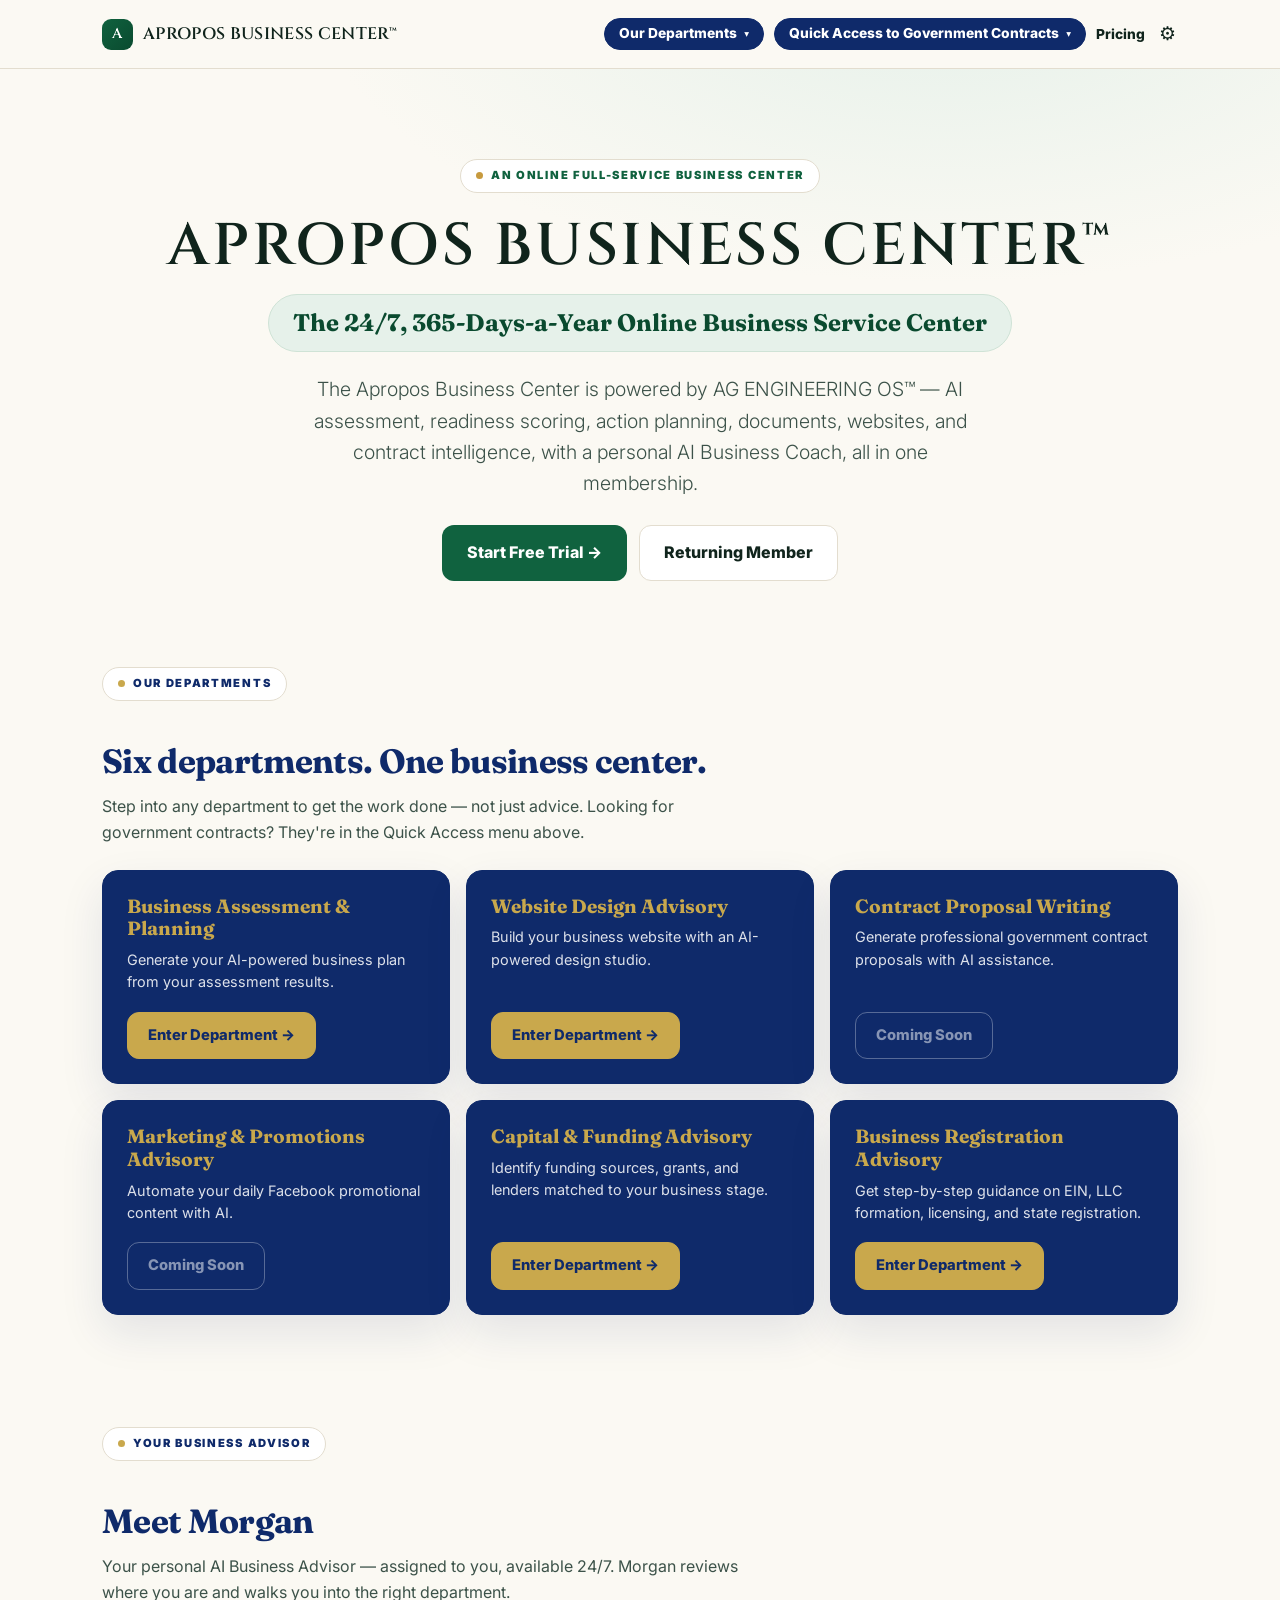
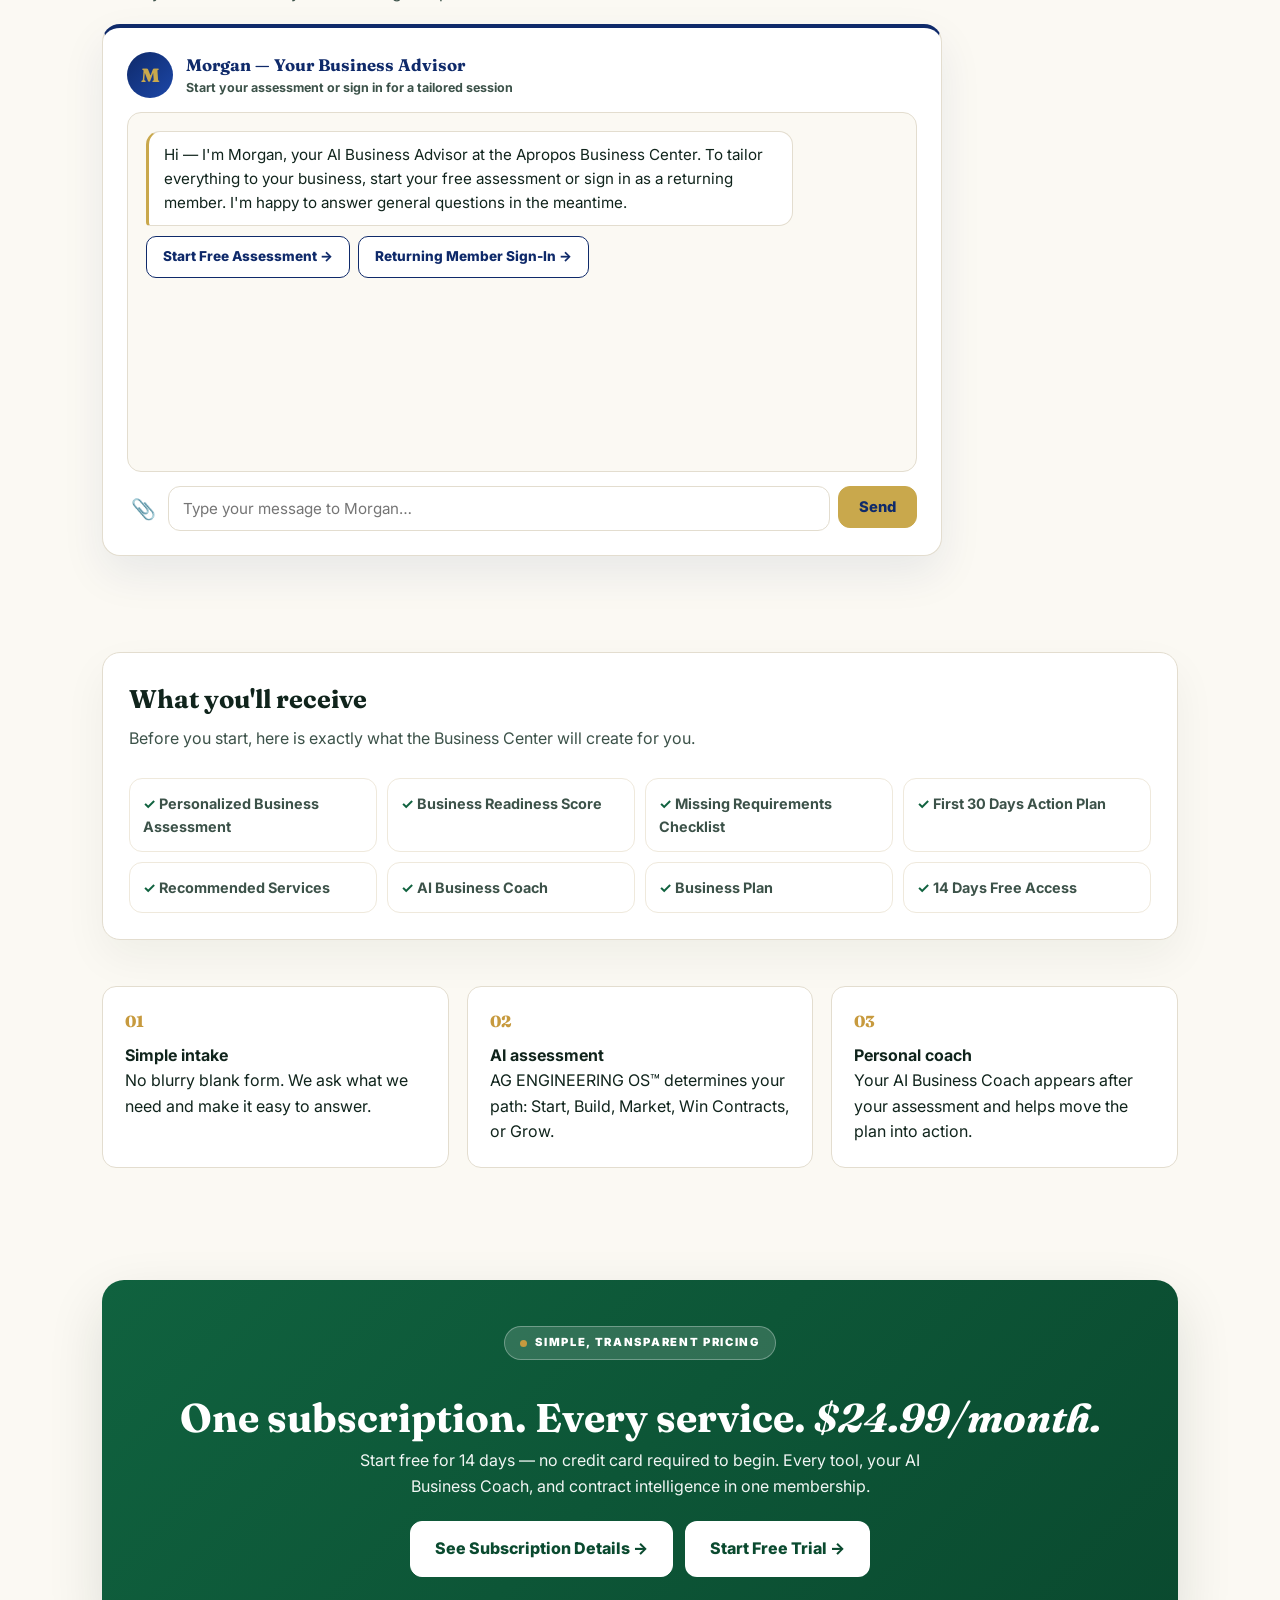
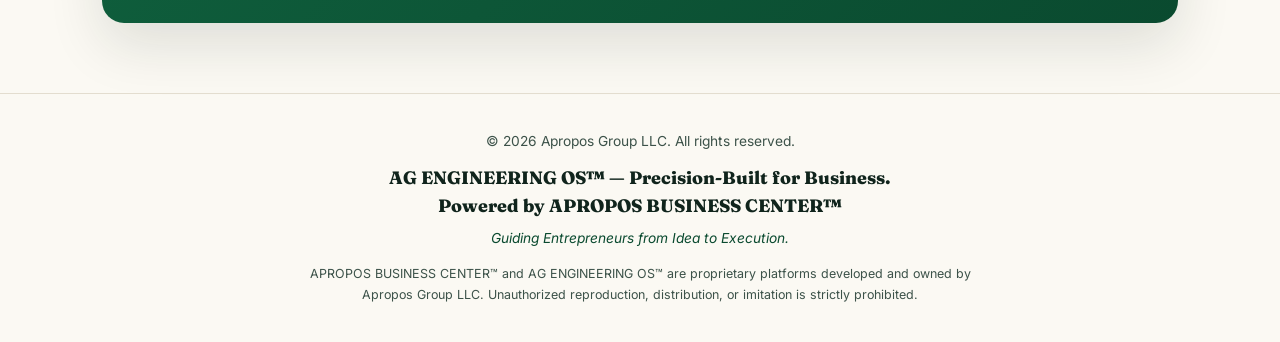
==== commit 3891e64d: "Feature: Morgan chat document upload" ====
--- a/index.html
+++ b/index.html
@@ -67,10 +67,14 @@
 .morgan-act:hover{background:var(--sapphire);color:#fff}
 .morgan-act.primary{background:var(--goldstd);border-color:var(--goldstd);color:var(--sapphire)}
 .morgan-act.primary:hover{background:transparent;color:var(--sapphire)}
-.morgan-form{display:flex;gap:10px}
-.morgan-form input{flex:1;font-family:var(--body);font-size:.95rem;padding:12px 14px;border:1px solid var(--line);border-radius:12px;background:#fff;color:var(--ink)}
-.morgan-form input:focus{outline:none;border-color:var(--sapphire)}
-@media(max-width:900px){.morgan-form{flex-direction:column}}
+.morgan-form{display:flex;gap:8px;align-items:center}
+.morgan-form input#morganInput{flex:1;min-width:0;font-family:var(--body);font-size:.95rem;padding:12px 14px;border:1px solid var(--line);border-radius:12px;background:#fff;color:var(--ink)}
+.morgan-form input#morganInput:focus{outline:none;border-color:var(--sapphire)}
+.morgan-clip{background:none;border:0;font-size:1.25rem;cursor:pointer;color:var(--goldstd);padding:2px 4px;line-height:1;transition:.2s;flex:0 0 auto}
+.morgan-clip:hover{color:var(--sapphire)}
+.morgan-doctag{display:inline-flex;align-items:center;gap:10px;background:#f2f5fc;border:1px solid var(--line);border-left:3px solid var(--goldstd);border-radius:9px;padding:7px 11px;font-size:.82rem;color:var(--sapphire);margin-bottom:10px;max-width:100%}
+.morgan-doctag .nm{font-weight:700;overflow:hidden;text-overflow:ellipsis;white-space:nowrap;max-width:320px}
+.morgan-doctag .rm{background:none;border:0;color:#b23b3b;cursor:pointer;font-weight:800;font-size:.8rem;flex:0 0 auto}
 /* Settings menu (Item 3) — sapphire/gold */
 .nav-gear{background:none;border:0;font-size:1.18rem;cursor:pointer;color:var(--ink);line-height:1;padding:4px 2px;transition:.25s;margin-left:2px}
 .nav-gear:hover{color:var(--sapphire);transform:rotate(35deg)}
@@ -142,7 +146,8 @@
   <div class="morgan-card">
     <div class="morgan-hd"><div class="morgan-av">M</div><div><div class="morgan-name">Morgan — Your Business Advisor</div><div class="morgan-status" id="morganStatus">Connecting…</div></div></div>
     <div class="morgan-chat" id="morganChat" aria-live="polite"></div>
-    <form class="morgan-form" id="morganForm"><input id="morganInput" placeholder="Type your message to Morgan…" autocomplete="off"><button class="btn-dept" type="submit">Send</button></form>
+    <div class="morgan-doctag" id="morganDocTag" style="display:none"><span class="nm" id="morganDocName"></span><button type="button" class="rm" id="morganDocRemove" aria-label="Remove document">✕ remove</button></div>
+    <form class="morgan-form" id="morganForm"><button type="button" class="morgan-clip" id="morganClip" aria-label="Attach a document" title="Attach a document (.pdf, .docx, .txt)">📎</button><input id="morganInput" placeholder="Type your message to Morgan…" autocomplete="off"><button class="btn-dept" type="submit">Send</button><input type="file" id="morganFile" accept=".pdf,.docx,.txt" hidden></form>
   </div>
 </div></section>
 
@@ -228,9 +233,29 @@
   addMsg('bot',opener); convo.push({role:'assistant',content:opener});
   if(!who){ renderActions([{label:'Start Free Assessment →',href:'/assessment.html'},{label:'Returning Member Sign-In →',href:'/resume.html'}]); }
 
+  // Item 4: document attach (paperclip). .txt native; .pdf via pdf.js; .docx via mammoth (loaded on demand).
+  var pendingDoc=null;
+  var docTag=document.getElementById('morganDocTag'), docName=document.getElementById('morganDocName'), fileInput=document.getElementById('morganFile');
+  function clearDoc(){ pendingDoc=null; docTag.style.display='none'; docName.textContent=''; fileInput.value=''; }
+  function loadScript(src){ return new Promise(function(res,rej){ if(document.querySelector('script[src="'+src+'"]')){res();return;} var s=document.createElement('script'); s.src=src; s.onload=res; s.onerror=function(){rej(new Error('load failed'));}; document.head.appendChild(s); }); }
+  function extractDoc(file){
+    var name=(file.name||'').toLowerCase();
+    if(name.endsWith('.txt')) return file.text();
+    if(name.endsWith('.pdf')) return loadScript('https://cdnjs.cloudflare.com/ajax/libs/pdf.js/3.11.174/pdf.min.js').then(function(){ window.pdfjsLib.GlobalWorkerOptions.workerSrc='https://cdnjs.cloudflare.com/ajax/libs/pdf.js/3.11.174/pdf.worker.min.js'; return file.arrayBuffer(); }).then(function(buf){ return window.pdfjsLib.getDocument({data:buf}).promise; }).then(function(pdf){ var chain=Promise.resolve(''); for(var i=1;i<=pdf.numPages;i++){ (function(n){ chain=chain.then(function(acc){ if(acc.length>18000)return acc; return pdf.getPage(n).then(function(pg){return pg.getTextContent();}).then(function(c){ return acc+c.items.map(function(it){return it.str;}).join(' ')+'\n'; }); }); })(i); } return chain; });
+    if(name.endsWith('.docx')) return loadScript('https://cdnjs.cloudflare.com/ajax/libs/mammoth/1.6.0/mammoth.browser.min.js').then(function(){ return file.arrayBuffer(); }).then(function(buf){ return window.mammoth.extractRawText({arrayBuffer:buf}); }).then(function(r){ return (r&&r.value)||''; });
+    return Promise.reject(new Error('Unsupported file type'));
+  }
+  document.getElementById('morganClip').addEventListener('click',function(){ fileInput.click(); });
+  document.getElementById('morganDocRemove').addEventListener('click',clearDoc);
+  fileInput.addEventListener('change',function(){ var f=fileInput.files[0]; if(!f)return; if(f.size>5*1024*1024){ docName.textContent='File too large — 5MB max.'; docTag.style.display='inline-flex'; pendingDoc=null; return; } docName.textContent='Reading '+f.name+'…'; docTag.style.display='inline-flex'; extractDoc(f).then(function(text){ pendingDoc={name:f.name, text:String(text||'').replace(/\s+/g,' ').trim().slice(0,14000)}; docName.textContent='📄 '+f.name; }).catch(function(){ docName.textContent='Could not read '+f.name+' — try a .txt, .pdf, or .docx.'; pendingDoc=null; }); });
+
   var busy=false;
-  function send(text){ text=(text||'').trim(); if(!text||busy) return; busy=true; addMsg('user',text); convo.push({role:'user',content:text}); var typing=addMsg('bot','…');
-    fetch('/.netlify/functions/assistant',{method:'POST',headers:{'Content-Type':'application/json'},body:JSON.stringify({messages:convo,stage:stage,firstName:firstName,context:context,sessionId:sessionId,userEmail:userEmail})})
+  function send(text){ text=(text||'').trim(); if((!text&&!pendingDoc)||busy) return; if(!text&&pendingDoc) text="I've shared a document — please take a look."; busy=true;
+    var doc=pendingDoc; addMsg('user', text+(doc?'   📎 '+doc.name:'')); convo.push({role:'user',content:text}); var typing=addMsg('bot','…');
+    var payload={messages:convo,stage:stage,firstName:firstName,context:context,sessionId:sessionId,userEmail:userEmail};
+    if(doc){ payload.document_context="I've uploaded a document: "+doc.name+". Here is the content for your reference:\n\n"+doc.text; }
+    clearDoc();
+    fetch('/.netlify/functions/assistant',{method:'POST',headers:{'Content-Type':'application/json'},body:JSON.stringify(payload)})
       .then(function(r){return r.json();})
       .then(function(d){ var reply=(d&&d.reply)||'…'; typing.innerHTML=mdInline(reply); convo.push({role:'assistant',content:reply}); renderActions(d&&d.actions); })
       .catch(function(){ typing.textContent='Sorry — I had trouble responding. Please try again.'; })
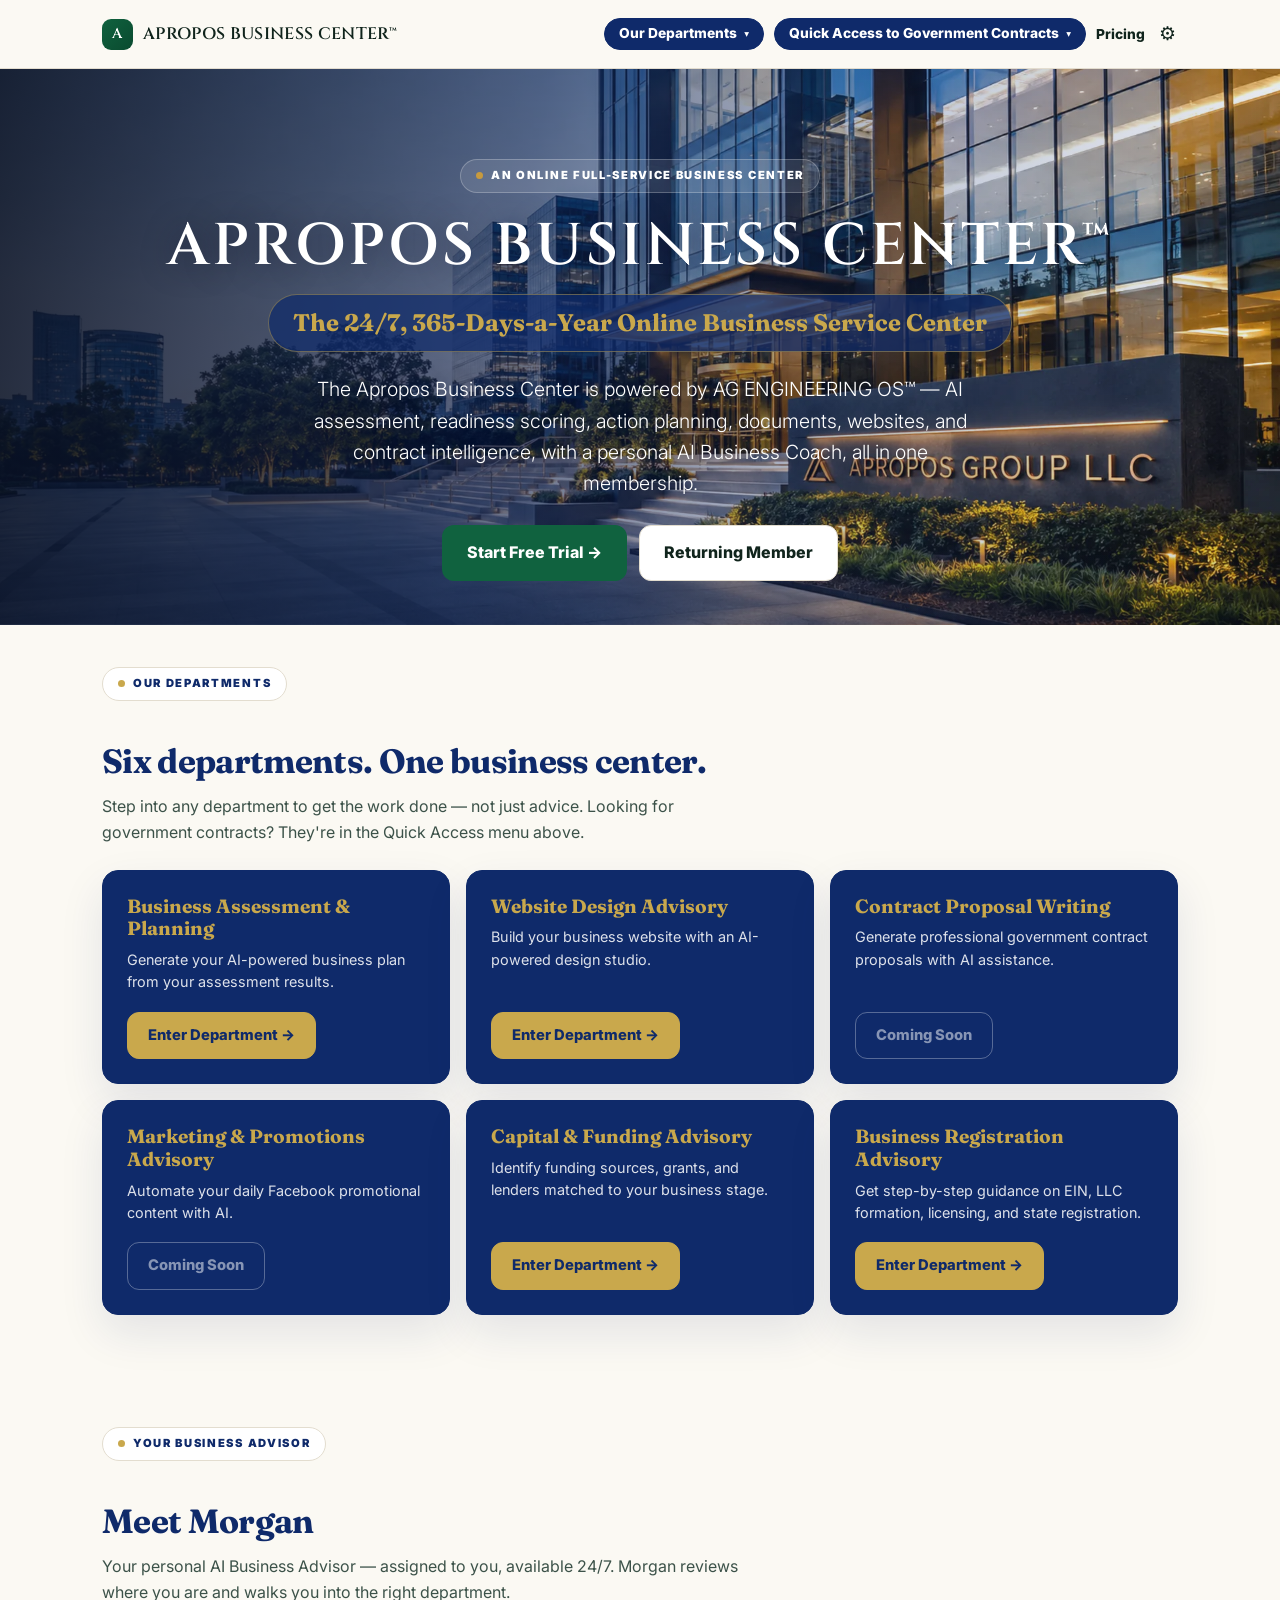
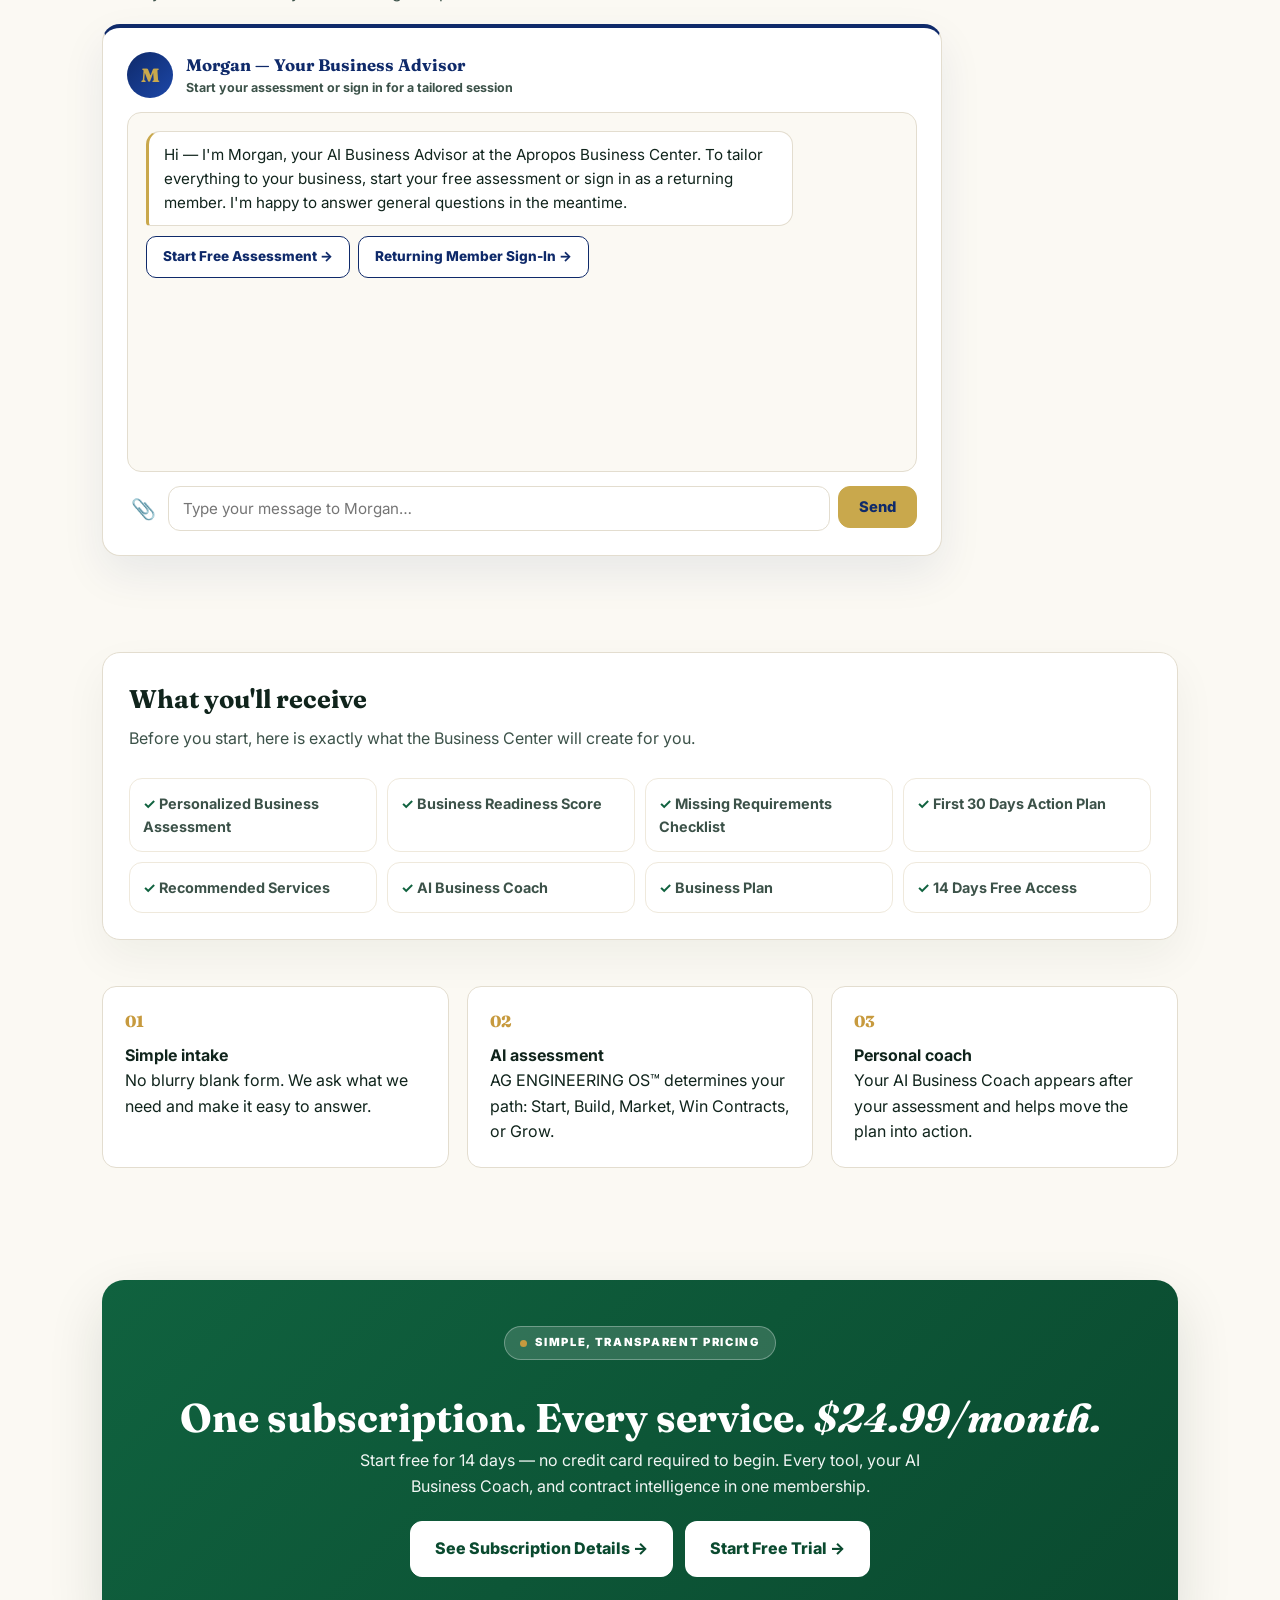
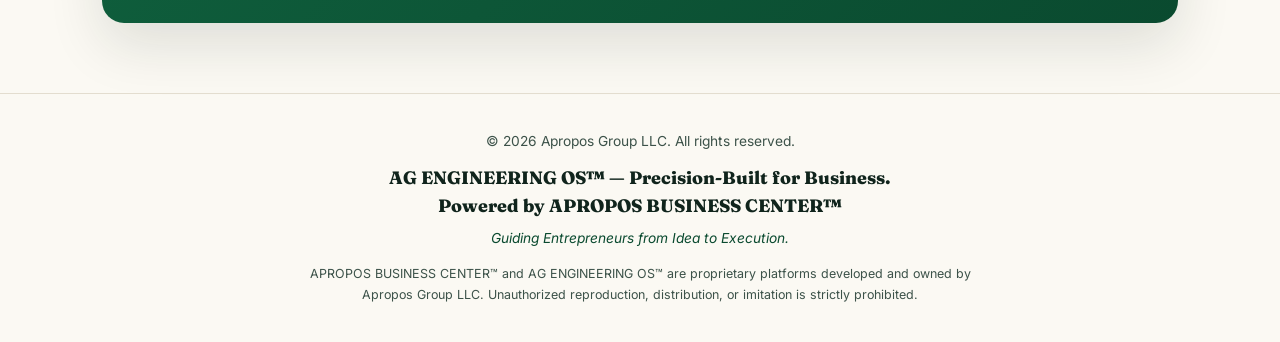
==== commit 1e31f7a7: "Fix: hero image — headquarters.webp from CapGen applied to Nevada Enterprise homepage" ====
--- a/index.html
+++ b/index.html
@@ -110,6 +110,12 @@
 .toggle.on span{left:24px}
 .toggle.disabled{background:var(--line2);cursor:not-allowed;opacity:.55}
 @media(max-width:600px){.set-grid{grid-template-columns:repeat(3,1fr)}}
+
+/* Hero headquarters background — CapGen family image */
+.hero{background-image:linear-gradient(100deg,rgba(7,15,34,.9) 0%,rgba(11,28,72,.64) 40%,rgba(15,42,106,.24) 68%,rgba(15,42,106,.06) 100%),linear-gradient(to bottom,transparent 84%,rgba(5,10,23,.28)),url('/headquarters.webp');background-size:cover;background-position:center bottom;background-repeat:no-repeat;}
+.hero h1,.hero .lede{color:#fff;text-shadow:0 2px 34px rgba(0,8,24,.45)}
+.hero .eyebrow{color:#fff;background:rgba(255,255,255,.10);border-color:rgba(255,255,255,.24)}
+.hero .tagline-band{color:#C9A84C;background:rgba(15,42,106,.72);border-color:rgba(201,168,76,.45)}
 </style>
 </head>
 <body>
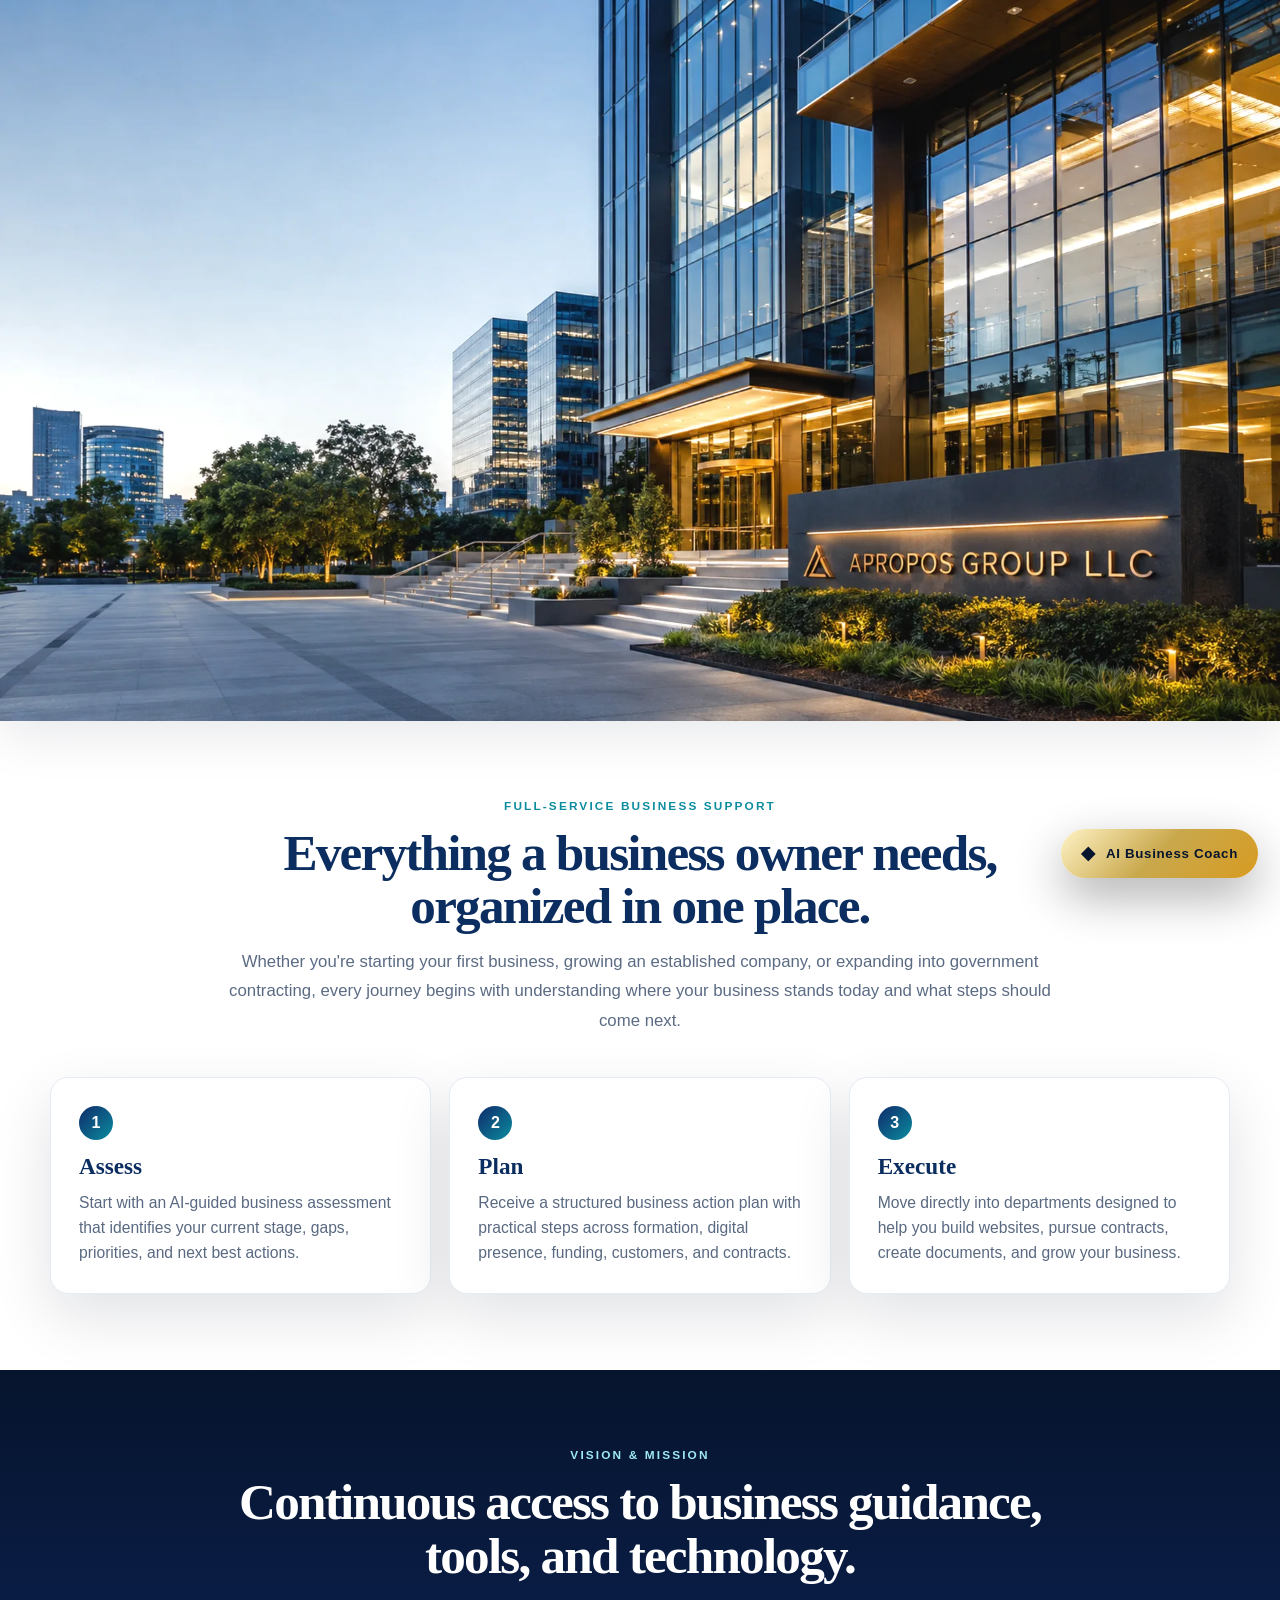
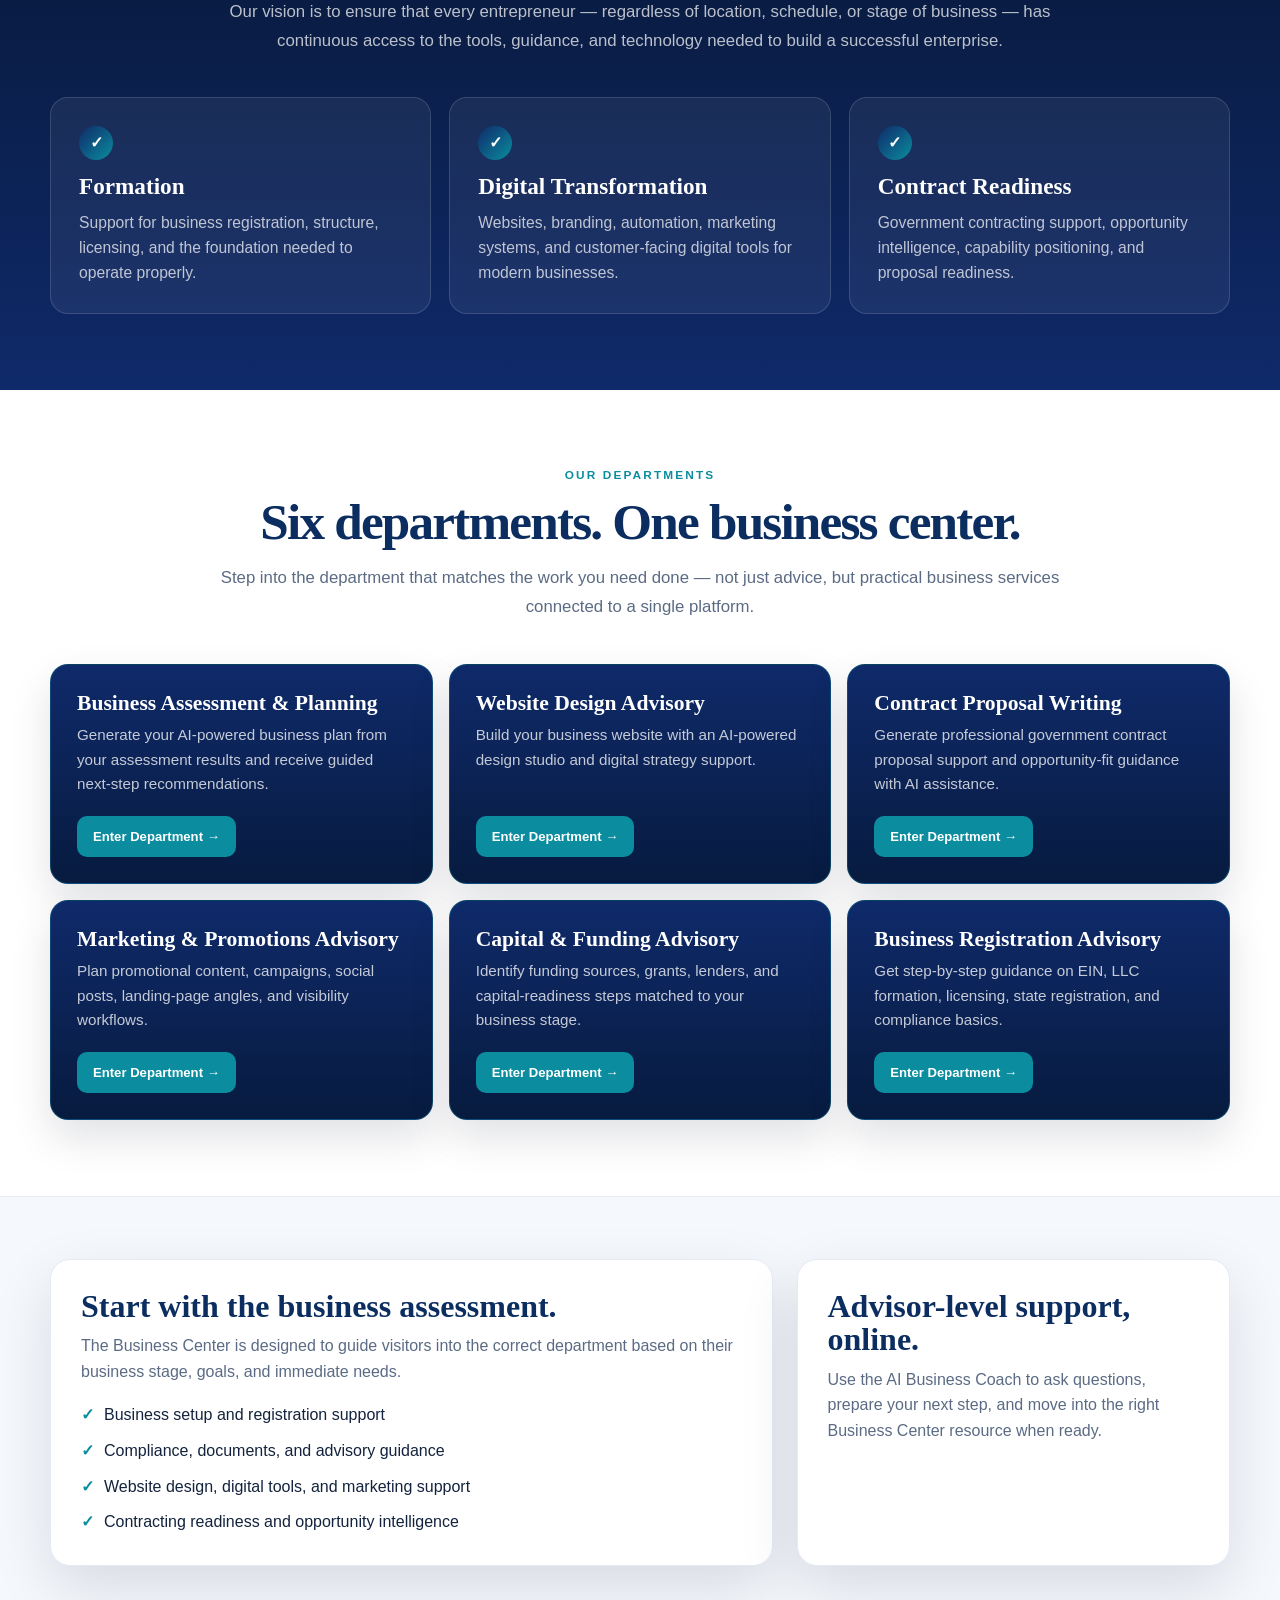
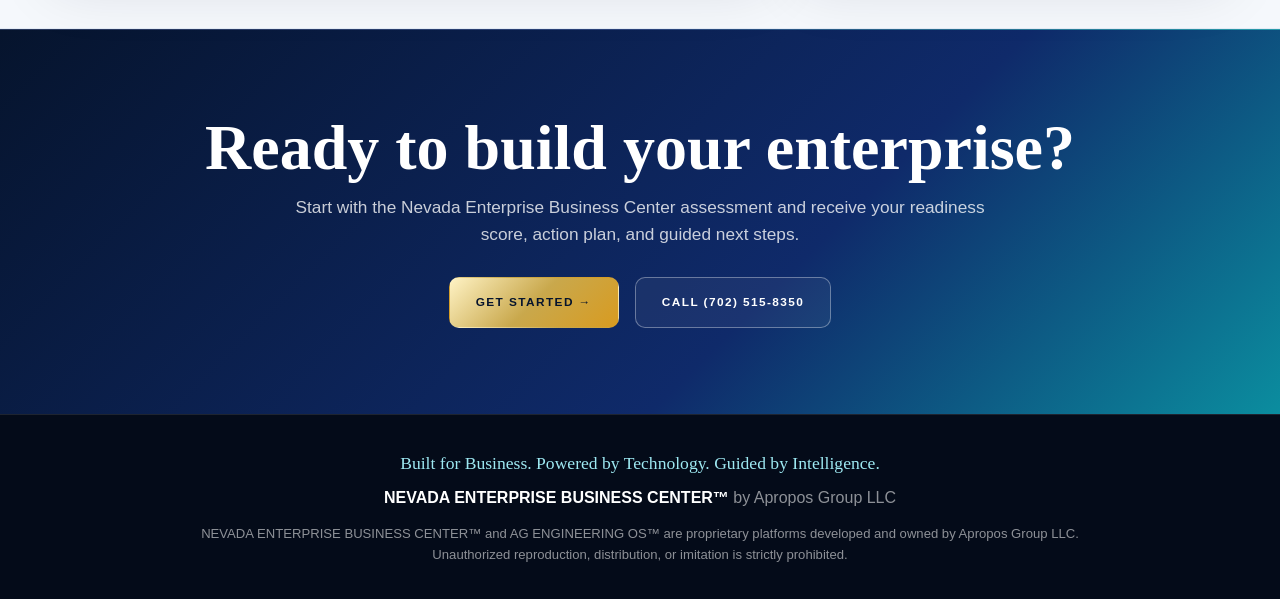
==== commit 57537999: "Update Nevada Enterprise homepage and CTA links" ====
--- a/index.html
+++ b/index.html
@@ -1,318 +1,333 @@
 <!DOCTYPE html>
 <html lang="en">
 <head>
-<meta charset="utf-8">
-<meta name="viewport" content="width=device-width, initial-scale=1">
-<title>APROPOS BUSINESS CENTER™ — AG ENGINEERING OS™</title>
-<meta name="description" content="APROPOS BUSINESS CENTER™ is an online full-service business center powered by AG ENGINEERING OS™. Get an AI business assessment, readiness score, action plan, and a personal AI Business Coach.">
-<link rel="preconnect" href="https://fonts.googleapis.com">
-<link rel="preconnect" href="https://fonts.gstatic.com" crossorigin>
-<link href="https://fonts.googleapis.com/css2?family=Cinzel:wght@400;500;600&family=Fraunces:opsz,wght@9..144,500;9..144,600;9..144,700&family=Inter:wght@300;400;500;600;700;800&display=swap" rel="stylesheet">
-<link rel="stylesheet" href="/styles.css">
+<meta charset="UTF-8">
+<meta name="viewport" content="width=device-width, initial-scale=1.0">
+<title>NEVADA ENTERPRISE BUSINESS CENTER™ | Online Full-Service Business Center</title>
+<meta name="description" content="Nevada Enterprise Business Center™ is an online full-service business center for entrepreneurs and small businesses in Nevada. Business setup, compliance, digital tools, contracting support, marketing assistance, and advisory guidance.">
+<meta name="theme-color" content="#06244a">
+<meta property="og:title" content="NEVADA ENTERPRISE BUSINESS CENTER™">
+<meta property="og:description" content="An Online Full-Service Business Center helping entrepreneurs launch, manage, and grow smarter businesses in Nevada.">
+<meta property="og:type" content="website">
+<meta property="og:image" content="/assets/nevada-enterprise-hero.webp">
 <style>
-.hero-center{max-width:1000px;margin:0 auto;text-align:center;display:flex;flex-direction:column;align-items:center}
-.hero-center h1{margin-bottom:16px}
-.tagline-band{font-family:var(--disp);font-weight:700;font-size:clamp(1.04rem,2.1vw,1.5rem);color:var(--green2);background:var(--soft);border:1px solid #cfe3d6;border-radius:999px;padding:9px 24px;margin-bottom:22px}
-.hero-center .lede{max-width:680px;margin:0 auto 26px}
-.hero-center .cta-row{justify-content:center}
-.hero-center h1{font-family:'Cinzel',serif;font-weight:600;letter-spacing:.045em;line-height:1.08;width:100%}
-.top .logo{font-family:'Cinzel',serif;font-weight:600;letter-spacing:.02em;font-size:1.04rem}
-
-/* ── Item 1: nav dropdowns + department directory (sapphire/gold house standard; existing green elements untouched) ── */
-:root{--sapphire:#0F2A6A;--goldstd:#C9A84C}
-/* Padding fix: header is position:sticky (in-flow, reserves its own height — full hero already shows on load).
-   scroll-padding-top keeps the sticky header from covering anchored targets, without introducing an empty gap. */
-html{scroll-padding-top:84px}
-/* Nav dropdown — NEW element added alongside existing nav links */
-.nav-dd{position:relative;display:inline-flex}
-.nav-dd-toggle{font-family:var(--body);font-size:.86rem;font-weight:800;color:#fff;background:var(--sapphire);border:1px solid var(--sapphire);border-radius:999px;padding:8px 14px;cursor:pointer;display:inline-flex;align-items:center;gap:7px;line-height:1}
-.nav-dd-toggle .car{font-size:.6rem;transition:transform .15s}
-.nav-dd.open .nav-dd-toggle .car{transform:rotate(180deg)}
-.nav-dd-menu{position:absolute;top:calc(100% + 10px);right:0;min-width:296px;background:#fff;border:1px solid var(--line);border-radius:14px;box-shadow:0 22px 56px rgba(15,42,106,.18);padding:8px;display:none;z-index:40}
-.nav-dd-menu a{display:block;font-size:.85rem;font-weight:700;color:var(--sapphire);text-decoration:none;padding:9px 12px;border-radius:9px;border-left:3px solid transparent}
-.nav-dd-menu a:hover{background:#f2f5fc;border-left-color:var(--goldstd)}
-.nav-dd.open .nav-dd-menu{display:block}
-@media(hover:hover) and (min-width:901px){.nav-dd:hover .nav-dd-menu{display:block}}
-@media(max-width:900px){.nav-dd{width:100%}.nav-dd-toggle{width:100%;justify-content:space-between}.nav-dd-menu{position:static;right:auto;min-width:0;width:100%;box-shadow:none;margin-top:6px}}
-/* Department directory — NEW section below hero */
-#departments .eyebrow{color:var(--sapphire)}
-#departments .dot{background:var(--goldstd)}
-.dept-dir-title{font-family:var(--disp);font-weight:700;font-size:clamp(1.5rem,3vw,2.1rem);letter-spacing:-.02em;color:var(--sapphire);margin:12px 0 6px}
-.dept-dir-sub{color:var(--ink2);max-width:660px;margin-bottom:4px}
-.dept-grid{display:grid;grid-template-columns:repeat(3,minmax(0,1fr));gap:16px;margin-top:24px}
-.dept-card{display:flex;flex-direction:column;background:var(--sapphire);border:1px solid var(--sapphire);border-radius:16px;padding:24px;min-height:200px;scroll-margin-top:90px;box-shadow:0 18px 44px rgba(15,42,106,.10)}
-.dept-card h3{font-family:var(--disp);font-weight:700;font-size:1.2rem;line-height:1.18;color:var(--goldstd);margin-bottom:9px}
-.dept-card p{font-size:.9rem;line-height:1.55;color:rgba(255,255,255,.86);margin-bottom:18px;flex:1}
-.btn-dept{display:inline-flex;align-items:center;justify-content:center;gap:8px;align-self:flex-start;font-family:var(--body);font-weight:800;font-size:.92rem;border-radius:12px;padding:11px 20px;text-decoration:none;background:var(--goldstd);color:var(--sapphire);border:1.5px solid var(--goldstd);transition:.15s}
-.btn-dept:hover{background:transparent;color:var(--goldstd)}
-.btn-dept.muted{background:transparent;color:rgba(255,255,255,.5);border-color:rgba(255,255,255,.3);cursor:default;pointer-events:none}
-@media(max-width:900px){.dept-grid{grid-template-columns:1fr}}
-/* Morgan AI Coach (Item 2) — sapphire/gold chat */
-#morgan-coach .eyebrow{color:var(--sapphire)}
-#morgan-coach .dot{background:var(--goldstd)}
-.morgan-title{font-family:var(--disp);font-weight:700;font-size:clamp(1.5rem,3vw,2.1rem);letter-spacing:-.02em;color:var(--sapphire);margin:12px 0 6px}
-.morgan-sub{color:var(--ink2);max-width:660px;margin-bottom:18px}
-.morgan-card{background:#fff;border:1px solid var(--line);border-top:4px solid var(--sapphire);border-radius:18px;padding:24px;box-shadow:0 18px 44px rgba(15,42,106,.08);max-width:840px}
-.morgan-hd{display:flex;align-items:center;gap:13px;margin-bottom:14px}
-.morgan-av{width:46px;height:46px;border-radius:50%;background:linear-gradient(135deg,var(--sapphire),#1c47a8);color:var(--goldstd);display:grid;place-items:center;font-family:var(--disp);font-weight:900;font-size:1.2rem;flex:0 0 46px}
-.morgan-name{font-family:var(--disp);font-weight:700;color:var(--sapphire);font-size:1.05rem}
-.morgan-status{font-size:.78rem;color:var(--ink2);font-weight:700}
-.morgan-chat{border:1px solid var(--line);border-radius:14px;background:var(--paper);height:360px;overflow-y:auto;padding:18px;display:flex;flex-direction:column;gap:12px;margin-bottom:14px}
-.morgan-chat .m{max-width:86%;padding:11px 15px;border-radius:14px;font-size:.95rem;line-height:1.55;word-wrap:break-word}
-.morgan-chat .m.user{align-self:flex-end;background:var(--sapphire);color:#fff;border-bottom-right-radius:4px}
-.morgan-chat .m.bot{align-self:flex-start;background:#fff;border:1px solid var(--line);border-left:3px solid var(--goldstd);border-bottom-left-radius:4px;color:var(--ink)}
-.morgan-chat .m.bot strong{color:var(--sapphire)}
-.morgan-acts{display:flex;flex-wrap:wrap;gap:8px;align-self:flex-start;margin:-2px 0 4px}
-.morgan-act{display:inline-flex;align-items:center;gap:6px;font-family:var(--body);font-weight:800;font-size:.85rem;border-radius:10px;padding:9px 16px;text-decoration:none;border:1.5px solid var(--sapphire);color:var(--sapphire);background:#fff;transition:.15s}
-.morgan-act:hover{background:var(--sapphire);color:#fff}
-.morgan-act.primary{background:var(--goldstd);border-color:var(--goldstd);color:var(--sapphire)}
-.morgan-act.primary:hover{background:transparent;color:var(--sapphire)}
-.morgan-form{display:flex;gap:8px;align-items:center}
-.morgan-form input#morganInput{flex:1;min-width:0;font-family:var(--body);font-size:.95rem;padding:12px 14px;border:1px solid var(--line);border-radius:12px;background:#fff;color:var(--ink)}
-.morgan-form input#morganInput:focus{outline:none;border-color:var(--sapphire)}
-.morgan-clip{background:none;border:0;font-size:1.25rem;cursor:pointer;color:var(--goldstd);padding:2px 4px;line-height:1;transition:.2s;flex:0 0 auto}
-.morgan-clip:hover{color:var(--sapphire)}
-.morgan-doctag{display:inline-flex;align-items:center;gap:10px;background:#f2f5fc;border:1px solid var(--line);border-left:3px solid var(--goldstd);border-radius:9px;padding:7px 11px;font-size:.82rem;color:var(--sapphire);margin-bottom:10px;max-width:100%}
-.morgan-doctag .nm{font-weight:700;overflow:hidden;text-overflow:ellipsis;white-space:nowrap;max-width:320px}
-.morgan-doctag .rm{background:none;border:0;color:#b23b3b;cursor:pointer;font-weight:800;font-size:.8rem;flex:0 0 auto}
-/* Settings menu (Item 3) — sapphire/gold */
-.nav-gear{background:none;border:0;font-size:1.18rem;cursor:pointer;color:var(--ink);line-height:1;padding:4px 2px;transition:.25s;margin-left:2px}
-.nav-gear:hover{color:var(--sapphire);transform:rotate(35deg)}
-.set-overlay{position:fixed;inset:0;background:rgba(10,18,40,.6);display:none;align-items:flex-start;justify-content:center;padding:30px 16px;z-index:120;overflow-y:auto}
-.set-overlay.show{display:flex}
-.set-panel{background:#fff;width:100%;max-width:600px;border-radius:18px;border-top:4px solid var(--sapphire);box-shadow:0 30px 80px rgba(10,18,40,.42);overflow:hidden;margin:auto}
-.set-head{display:flex;align-items:center;justify-content:space-between;padding:18px 24px;background:var(--sapphire)}
-.set-head h2{font-family:var(--disp);color:var(--goldstd);font-size:1.3rem;margin:0;font-weight:700}
-.set-close{background:none;border:0;color:#fff;font-size:1.25rem;cursor:pointer;line-height:1}
-.set-body{padding:4px 24px 22px;max-height:74vh;overflow-y:auto}
-.set-sec{padding:20px 0;border-bottom:1px solid var(--line2)}
-.set-sec:last-child{border-bottom:0}
-.set-sec h3{font-family:var(--disp);color:var(--sapphire);font-size:1.12rem;margin:0 0 6px;font-weight:700}
-.set-sub{color:var(--ink2);font-size:.88rem;margin-bottom:14px;line-height:1.5}
-.set-row{display:flex;justify-content:space-between;align-items:center;gap:14px;padding:7px 0}
-.set-row label{font-weight:700;color:var(--ink);font-size:.9rem;display:flex;align-items:center}
-.set-row > div{color:var(--ink2);font-size:.92rem;text-align:right}
-.set-row input.set-emailin{font-family:var(--body);font-size:.88rem;padding:8px 10px;border:1px solid var(--line);border-radius:8px;min-width:200px}
-.soon{font-size:.66rem;background:var(--line2);color:var(--ink2);border-radius:999px;padding:2px 8px;margin-left:8px;font-weight:800;letter-spacing:.04em}
-.set-uploadbtn{display:inline-flex;align-items:center;gap:8px;background:var(--sapphire);color:#fff;font-weight:800;font-size:.86rem;padding:10px 18px;border-radius:10px;cursor:pointer;border:2px solid var(--sapphire);transition:.2s}
-.set-uploadbtn:hover{background:#fff;color:var(--sapphire)}
-.set-hint{font-size:.78rem;color:var(--ink2);margin:9px 0 12px}
-.set-files{display:flex;flex-direction:column;gap:8px}
-.set-file{display:flex;align-items:center;justify-content:space-between;gap:12px;border:1px solid var(--line);border-left:3px solid var(--goldstd);border-radius:10px;padding:10px 14px;font-size:.9rem;color:var(--ink)}
-.set-file .del{background:none;border:0;color:#b23b3b;cursor:pointer;font-weight:800;font-size:.82rem}
-.set-grid{display:grid;grid-template-columns:repeat(4,1fr);gap:10px}
-.set-thumb{position:relative;aspect-ratio:1;border-radius:10px;overflow:hidden;border:1px solid var(--line);background:var(--paper)}
-.set-thumb img{width:100%;height:100%;object-fit:cover}
-.set-thumb .del{position:absolute;top:4px;right:4px;background:rgba(10,18,40,.72);color:#fff;border:0;border-radius:6px;width:22px;height:22px;cursor:pointer;font-size:.75rem;line-height:1}
-.toggle{width:46px;height:25px;border-radius:999px;background:var(--line);border:0;position:relative;cursor:pointer;transition:.2s;padding:0;flex:0 0 46px}
-.toggle span{position:absolute;top:3px;left:3px;width:19px;height:19px;border-radius:50%;background:#fff;transition:.2s;box-shadow:0 1px 3px rgba(0,0,0,.2)}
-.toggle.on{background:var(--sapphire)}
-.toggle.on span{left:24px}
-.toggle.disabled{background:var(--line2);cursor:not-allowed;opacity:.55}
-@media(max-width:600px){.set-grid{grid-template-columns:repeat(3,1fr)}}
-
-/* Hero headquarters background — CapGen family image */
-.hero{background-image:linear-gradient(100deg,rgba(7,15,34,.9) 0%,rgba(11,28,72,.64) 40%,rgba(15,42,106,.24) 68%,rgba(15,42,106,.06) 100%),linear-gradient(to bottom,transparent 84%,rgba(5,10,23,.28)),url('/headquarters.webp');background-size:cover;background-position:center bottom;background-repeat:no-repeat;}
-.hero h1,.hero .lede{color:#fff;text-shadow:0 2px 34px rgba(0,8,24,.45)}
-.hero .eyebrow{color:#fff;background:rgba(255,255,255,.10);border-color:rgba(255,255,255,.24)}
-.hero .tagline-band{color:#C9A84C;background:rgba(15,42,106,.72);border-color:rgba(201,168,76,.45)}
+:root{
+  --navy:#06142d;
+  --navy2:#0b2d5f;
+  --blue:#0F2A6A;
+  --teal:#0b8d9f;
+  --gold:#C9A84C;
+  --white:#ffffff;
+  --ice:#f5f8fc;
+  --ink:#13233d;
+  --muted:#5b6b84;
+  --line:#e4ebf5;
+  --shadow:0 22px 60px rgba(6,20,45,.12);
+  font-family:Arial,Helvetica,sans-serif;
+}
+*{box-sizing:border-box;margin:0;padding:0}
+html{scroll-behavior:smooth;background:var(--white)}
+body{background:var(--white);color:var(--ink);line-height:1.6;overflow-x:hidden}
+a{color:inherit}
+.skip-link{
+  position:absolute;left:-999px;top:12px;z-index:9999;background:var(--blue);color:#fff;
+  padding:10px 14px;border-radius:8px;text-decoration:none;font-weight:900
+}
+.skip-link:focus{left:12px}
+
+/* IMAGE HOMEPAGE */
+.homepage-image-stage{
+  position:relative;
+  width:100%;
+  max-width:1672px;
+  margin:0 auto;
+  background:#fff;
+  overflow:hidden;
+  box-shadow:0 12px 50px rgba(6,20,45,.10);
+}
+.homepage-image-stage img{
+  display:block;
+  width:100%;
+  height:auto;
+  background:#fff;
+}
+.hotspot{
+  position:absolute;
+  z-index:5;
+  display:block;
+  text-indent:-9999px;
+  overflow:hidden;
+  background:transparent;
+  border:0;
+  border-radius:10px;
+}
+.hotspot:focus{
+  outline:3px solid rgba(11,141,159,.75);
+  outline-offset:3px;
+}
+.hotspot:hover{background:rgba(11,141,159,.06)}
+/* Hotspots are based on the 1672 x 941 homepage image */
+.hotspot.logo{left:3.6%;top:1.8%;width:20.4%;height:6.4%}
+.hotspot.home{left:30.7%;top:2.5%;width:3.7%;height:4.2%}
+.hotspot.services-nav{left:35.6%;top:2.5%;width:5.9%;height:4.2%}
+.hotspot.resources-nav{left:42.0%;top:2.5%;width:6.2%;height:4.2%}
+.hotspot.about-nav{left:49.1%;top:2.5%;width:5.6%;height:4.2%}
+.hotspot.pricing-nav{left:55.3%;top:2.5%;width:4.4%;height:4.2%}
+.hotspot.success-nav{left:61.0%;top:2.5%;width:8.4%;height:4.2%}
+.hotspot.contact-nav{left:70.3%;top:2.5%;width:5.2%;height:4.2%}
+.hotspot.phone-top{left:78.0%;top:2.3%;width:10.5%;height:4.7%}
+.hotspot.login-top{left:89.1%;top:2.0%;width:7.2%;height:5.6%}
+.hotspot.get-started-hero{left:4.8%;top:39.3%;width:10.8%;height:4.4%}
+.hotspot.explore-hero{left:16.8%;top:39.3%;width:11.8%;height:4.4%}
+.hotspot.business-setup-card{left:7.2%;top:67.0%;width:16.9%;height:17.0%}
+.hotspot.compliance-card{left:24.9%;top:67.0%;width:16.0%;height:17.0%}
+.hotspot.digital-tools-card{left:41.8%;top:67.0%;width:15.3%;height:17.0%}
+.hotspot.contracting-card{left:58.0%;top:67.0%;width:16.0%;height:17.0%}
+.hotspot.marketing-card{left:74.7%;top:67.0%;width:16.8%;height:17.0%}
+
+/* SUPPORTING SECTIONS */
+.section{background:#fff;color:var(--ink);padding:76px 24px}
+.inner{max-width:1180px;margin:0 auto}
+.section-head{text-align:center;max-width:840px;margin:0 auto 42px}
+.eyebrow{font-size:.74rem;letter-spacing:.18em;text-transform:uppercase;font-weight:900;color:var(--teal);margin-bottom:10px}
+.section h2{font-family:Georgia,serif;font-size:clamp(2.05rem,4vw,3.6rem);line-height:1.05;font-weight:600;letter-spacing:-.035em;margin-bottom:14px;color:var(--navy2)}
+.section p.lede{font-size:1.05rem;color:var(--muted);line-height:1.75}
+.cards{display:grid;grid-template-columns:repeat(3,1fr);gap:18px}
+.card{background:#fff;border:1px solid var(--line);border-radius:18px;padding:28px;box-shadow:var(--shadow)}
+.card .tag{width:34px;height:34px;border-radius:50%;display:grid;place-items:center;background:linear-gradient(135deg,var(--blue),var(--teal));color:#fff;font-weight:900;margin-bottom:14px}
+.card h3{font-family:Georgia,serif;font-size:1.45rem;line-height:1.1;margin-bottom:10px;color:var(--navy2)}
+.card p{color:#596981;font-size:.98rem}
+.section.dark{background:linear-gradient(180deg,#06142d,#0F2A6A);color:#fff}
+.section.dark h2{color:#fff}
+.section.dark .eyebrow{color:#9ee9f2}
+.section.dark p.lede,.section.dark .card p{color:rgba(255,255,255,.72)}
+.section.dark .card{background:rgba(255,255,255,.06);border-color:rgba(255,255,255,.14);box-shadow:none}
+.section.dark .card h3{color:#fff}
+.dept-grid{display:grid;grid-template-columns:repeat(3,1fr);gap:16px}
+.dept{background:linear-gradient(180deg,#0F2A6A,#071b3f);color:#fff;border-radius:18px;padding:26px;border:1px solid rgba(11,141,159,.34);min-height:220px;display:flex;flex-direction:column;box-shadow:0 18px 42px rgba(6,20,45,.12)}
+.dept h3{font-family:Georgia,serif;font-size:1.35rem;color:#fff;margin-bottom:8px;line-height:1.15}
+.dept p{color:rgba(255,255,255,.76);font-size:.95rem;flex:1}
+.dept a{align-self:flex-start;margin-top:18px;color:#fff;background:var(--teal);padding:10px 16px;border-radius:10px;text-decoration:none;font-weight:900;font-size:.82rem;transition:.18s}
+.dept a:hover{transform:translateY(-2px);background:#086f80}
+.proof{background:var(--ice);border-top:1px solid var(--line);border-bottom:1px solid var(--line);padding:62px 24px}
+.proof-grid{max-width:1180px;margin:0 auto;display:grid;grid-template-columns:1.25fr .75fr;gap:24px;align-items:stretch}
+.proof-box{background:#fff;border:1px solid var(--line);border-radius:20px;padding:30px;box-shadow:var(--shadow)}
+.proof-box h3{font-family:Georgia,serif;font-size:2rem;line-height:1.05;color:var(--navy2);margin-bottom:10px}
+.proof-box p{color:var(--muted)}
+.proof-list{margin-top:18px;display:grid;gap:10px;color:var(--ink)}
+.proof-list div:before{content:'✓';color:var(--teal);font-weight:900;margin-right:10px}
+.cta{background:linear-gradient(135deg,#06142d,#0F2A6A 62%,#0b8d9f);color:#fff;text-align:center;padding:86px 22px;border-top:1px solid rgba(255,255,255,.12)}
+.cta h2{font-family:Georgia,serif;font-size:clamp(2.3rem,5vw,4.3rem);line-height:1;font-weight:600;margin-bottom:14px}
+.cta p{max-width:720px;margin:0 auto 28px;color:rgba(255,255,255,.78);font-size:1.08rem}
+.btn{display:inline-flex;align-items:center;justify-content:center;gap:10px;border-radius:10px;text-decoration:none;font-weight:900;letter-spacing:.12em;text-transform:uppercase;font-size:.74rem;padding:15px 26px;transition:.18s;border:1px solid transparent}
+.btn:hover{transform:translateY(-2px)}
+.btn-gold{background:linear-gradient(135deg,#fff3c5,var(--gold),#d89b20);color:#06142d}
+.btn-outline{border-color:rgba(255,255,255,.35);color:#fff;background:rgba(255,255,255,.05)}
+.cta-actions{display:flex;justify-content:center;gap:16px;flex-wrap:wrap}
+footer{background:#040b19;color:rgba(255,255,255,.55);padding:34px 22px;text-align:center;border-top:1px solid rgba(255,255,255,.1)}
+footer strong{color:#fff}
+.footer-tag{font-family:Georgia,serif;font-size:1.1rem;color:#9ee9f2;margin-bottom:8px}
+.legal{max-width:900px;margin:12px auto 0;font-size:.82rem;line-height:1.6}
+
+/* AI Coach */
+.coach-launcher{position:fixed;right:22px;bottom:22px;z-index:1000;display:flex;align-items:center;gap:10px;background:linear-gradient(135deg,#fff3c5,var(--gold),#d89b20);color:#06142d;border:0;border-radius:999px;padding:14px 20px;font-weight:900;letter-spacing:.05em;box-shadow:0 18px 48px rgba(0,0,0,.32);cursor:pointer}
+.coach-launcher span{font-size:1.1rem}
+.coach-panel{position:fixed;right:22px;bottom:86px;z-index:1001;width:min(420px,calc(100vw - 28px));height:min(620px,calc(100vh - 120px));background:#fff;border:1px solid rgba(15,42,106,.18);border-radius:22px;box-shadow:0 30px 90px rgba(0,0,0,.38);display:none;flex-direction:column;overflow:hidden}
+.coach-panel.open{display:flex}
+.coach-head{background:linear-gradient(135deg,#06142d,#0F2A6A);color:#fff;padding:18px 20px;display:flex;align-items:flex-start;justify-content:space-between;gap:12px}
+.coach-title{font-weight:900;font-size:1rem}.coach-sub{font-size:.78rem;color:rgba(255,255,255,.68);margin-top:3px}.coach-close{background:none;border:0;color:#fff;font-size:1.35rem;cursor:pointer;line-height:1}
+.coach-messages{flex:1;overflow-y:auto;padding:18px;background:#f7f9fd;display:flex;flex-direction:column;gap:12px}.coach-msg{max-width:88%;padding:12px 14px;border-radius:16px;font-size:.94rem;line-height:1.5;white-space:pre-wrap}.coach-msg.assistant{align-self:flex-start;background:#fff;border:1px solid #e3e8f3;border-left:4px solid var(--teal);color:#13233d}.coach-msg.user{align-self:flex-end;background:#0F2A6A;color:#fff}
+.coach-form{padding:14px;background:#fff;border-top:1px solid #e3e8f3;display:flex;gap:8px}.coach-form textarea{flex:1;resize:none;height:46px;border:1px solid #d9e1ef;border-radius:14px;padding:12px;font-family:Arial,Helvetica,sans-serif;font-size:.94rem;outline:none}.coach-form textarea:focus{border-color:#0F2A6A}.coach-form button{border:0;border-radius:14px;background:#0F2A6A;color:#fff;font-weight:900;padding:0 16px;cursor:pointer}.coach-form button:disabled{opacity:.55;cursor:not-allowed}.coach-note{padding:0 14px 12px;background:#fff;color:#69778f;font-size:.72rem;line-height:1.35}
+
+@media(max-width:900px){
+  .homepage-image-stage{box-shadow:none}
+  .hotspot{display:none}
+  .section{padding:56px 20px}.cards,.dept-grid,.proof-grid{grid-template-columns:1fr}
+  .coach-launcher{right:14px;bottom:14px;padding:13px 16px}.coach-panel{right:14px;bottom:74px;width:calc(100vw - 28px);height:min(620px,calc(100vh - 92px))}
+}
 </style>
 </head>
 <body>
-<header class="top"><div class="wrap"><a class="logo" href="/index.html"><span class="mk">A</span>APROPOS BUSINESS CENTER™</a><nav class="nav"><div class="nav-dd"><button type="button" class="nav-dd-toggle" aria-haspopup="true" aria-expanded="false">Our Departments <span class="car">▾</span></button><div class="nav-dd-menu"><a href="/assessment.html">Business Assessment &amp; Planning</a><a href="/website-builder.html">Website Design Advisory</a><a href="#">Contract Proposal Writing</a><a href="#">Marketing &amp; Promotions Advisory</a><a href="#">Capital &amp; Funding Advisory</a><a href="#">Business Registration Advisory</a></div></div><div class="nav-dd"><button type="button" class="nav-dd-toggle" aria-haspopup="true" aria-expanded="false">Quick Access to Government Contracts <span class="car">▾</span></button><div class="nav-dd-menu"><a href="https://capgenmkt.aproposgroupllc.com" target="_blank" rel="noopener">Federal Contract Opportunities</a><a href="https://nevadastategen.aproposgroupllc.com" target="_blank" rel="noopener">Nevada State Contract Opportunities</a><a href="https://calstategen.aproposgroupllc.com" target="_blank" rel="noopener">California State Contract Opportunities</a></div></div><a href="/subscription.html">Pricing</a><button class="nav-gear" id="navGear" aria-label="Settings" title="Settings">⚙</button></nav></div></header>
-
-<section class="hero">
-  <div class="wrap hero-center">
-    <span class="eyebrow"><span class="dot"></span>An Online Full-Service Business Center</span>
-    <h1>APROPOS BUSINESS CENTER™</h1>
-    <div class="tagline-band">The 24/7, 365-Days-a-Year Online Business Service Center</div>
-    <p class="lede">The Apropos Business Center is powered by AG ENGINEERING OS™ — AI assessment, readiness scoring, action planning, documents, websites, and contract intelligence, with a personal AI Business Coach, all in one membership.</p>
-    <div class="cta-row"><a href="/assessment.html" class="btn btn-primary">Start Free Trial →</a><a href="/resume.html" class="btn btn-ghost">Returning Member</a></div>
+<a class="skip-link" href="#services">Skip to business center content</a>
+<main>
+  <section class="homepage-image-stage" id="home" aria-label="Nevada Enterprise Business Center homepage">
+    <img src="/assets/nevada-enterprise-hero.webp" width="1672" height="941" alt="Nevada Enterprise Business Center homepage with online full-service business center headline, businessman using laptop, modern Nevada business center building, business dashboards, service cards, and statistics.">
+    <a class="hotspot logo" href="#home">Nevada Enterprise Business Center home</a>
+    <a class="hotspot home" href="#home">Home</a>
+    <a class="hotspot services-nav" href="#services">Services</a>
+    <a class="hotspot resources-nav" href="#departments">Resources</a>
+    <a class="hotspot about-nav" href="#mission">About Us</a>
+    <a class="hotspot pricing-nav" href="#pricing">Pricing</a>
+    <a class="hotspot success-nav" href="#mission">Success Stories</a>
+    <a class="hotspot contact-nav" href="#contact">Contact</a>
+    <a class="hotspot phone-top" href="tel:+17025158350">Call Nevada Enterprise Business Center</a>
+    <a class="hotspot login-top" href="/resume.html">Client Login</a>
+    <a class="hotspot get-started-hero" href="/assessment.html">Get Started</a>
+    <a class="hotspot explore-hero" href="#services">Explore Services</a>
+    <a class="hotspot business-setup-card" href="#departments">Business Setup</a>
+    <a class="hotspot compliance-card" href="#departments">Compliance</a>
+    <a class="hotspot digital-tools-card" href="#departments">Digital Tools</a>
+    <a class="hotspot contracting-card" href="#departments">Contracting Support</a>
+    <a class="hotspot marketing-card" href="#departments">Marketing Assistance</a>
+  </section>
+
+  <section class="section" id="services">
+    <div class="inner">
+      <div class="section-head">
+        <div class="eyebrow">Full-Service Business Support</div>
+        <h2>Everything a business owner needs, organized in one place.</h2>
+        <p class="lede">Whether you're starting your first business, growing an established company, or expanding into government contracting, every journey begins with understanding where your business stands today and what steps should come next.</p>
+      </div>
+      <div class="cards">
+        <div class="card"><div class="tag">1</div><h3>Assess</h3><p>Start with an AI-guided business assessment that identifies your current stage, gaps, priorities, and next best actions.</p></div>
+        <div class="card"><div class="tag">2</div><h3>Plan</h3><p>Receive a structured business action plan with practical steps across formation, digital presence, funding, customers, and contracts.</p></div>
+        <div class="card"><div class="tag">3</div><h3>Execute</h3><p>Move directly into departments designed to help you build websites, pursue contracts, create documents, and grow your business.</p></div>
+      </div>
+    </div>
+  </section>
+
+  <section class="section dark" id="mission">
+    <div class="inner">
+      <div class="section-head">
+        <div class="eyebrow">Vision & Mission</div>
+        <h2>Continuous access to business guidance, tools, and technology.</h2>
+        <p class="lede">Our vision is to ensure that every entrepreneur — regardless of location, schedule, or stage of business — has continuous access to the tools, guidance, and technology needed to build a successful enterprise.</p>
+      </div>
+      <div class="cards">
+        <div class="card"><div class="tag">✓</div><h3>Formation</h3><p>Support for business registration, structure, licensing, and the foundation needed to operate properly.</p></div>
+        <div class="card"><div class="tag">✓</div><h3>Digital Transformation</h3><p>Websites, branding, automation, marketing systems, and customer-facing digital tools for modern businesses.</p></div>
+        <div class="card"><div class="tag">✓</div><h3>Contract Readiness</h3><p>Government contracting support, opportunity intelligence, capability positioning, and proposal readiness.</p></div>
+      </div>
+    </div>
+  </section>
+
+  <section class="section" id="departments">
+    <div class="inner">
+      <div class="section-head">
+        <div class="eyebrow">Our Departments</div>
+        <h2>Six departments. One business center.</h2>
+        <p class="lede">Step into the department that matches the work you need done — not just advice, but practical business services connected to a single platform.</p>
+      </div>
+      <div class="dept-grid">
+        <div class="dept"><h3>Business Assessment & Planning</h3><p>Generate your AI-powered business plan from your assessment results and receive guided next-step recommendations.</p><a href="/assessment.html">Enter Department →</a></div>
+        <div class="dept"><h3>Website Design Advisory</h3><p>Build your business website with an AI-powered design studio and digital strategy support.</p><a href="/website-builder.html">Enter Department →</a></div>
+        <div class="dept"><h3>Contract Proposal Writing</h3><p>Generate professional government contract proposal support and opportunity-fit guidance with AI assistance.</p><a href="https://capgen.aproposgroupllc.com">Enter Department →</a></div>
+        <div class="dept"><h3>Marketing & Promotions Advisory</h3><p>Plan promotional content, campaigns, social posts, landing-page angles, and visibility workflows.</p><a href="/assessment.html">Enter Department →</a></div>
+        <div class="dept"><h3>Capital & Funding Advisory</h3><p>Identify funding sources, grants, lenders, and capital-readiness steps matched to your business stage.</p><a href="/assessment.html">Enter Department →</a></div>
+        <div class="dept"><h3>Business Registration Advisory</h3><p>Get step-by-step guidance on EIN, LLC formation, licensing, state registration, and compliance basics.</p><a href="/assessment.html">Enter Department →</a></div>
+      </div>
+    </div>
+  </section>
+
+  <section class="proof" id="contact">
+    <div class="proof-grid">
+      <div class="proof-box">
+        <h3>Start with the business assessment.</h3>
+        <p>The Business Center is designed to guide visitors into the correct department based on their business stage, goals, and immediate needs.</p>
+        <div class="proof-list">
+          <div>Business setup and registration support</div>
+          <div>Compliance, documents, and advisory guidance</div>
+          <div>Website design, digital tools, and marketing support</div>
+          <div>Contracting readiness and opportunity intelligence</div>
+        </div>
+      </div>
+      <div class="proof-box">
+        <h3>Advisor-level support, online.</h3>
+        <p>Use the AI Business Coach to ask questions, prepare your next step, and move into the right Business Center resource when ready.</p>
+      </div>
+    </div>
+  </section>
+
+  <section class="cta" id="pricing">
+    <h2>Ready to build your enterprise?</h2>
+    <p>Start with the Nevada Enterprise Business Center assessment and receive your readiness score, action plan, and guided next steps.</p>
+    <div class="cta-actions">
+      <a class="btn btn-gold" href="/assessment.html">Get Started →</a>
+      <a class="btn btn-outline" href="tel:+17025158350">Call (702) 515-8350</a>
+    </div>
+  </section>
+</main>
+<footer>
+  <div class="footer-tag">Built for Business. Powered by Technology. Guided by Intelligence.</div>
+  <div><strong>NEVADA ENTERPRISE BUSINESS CENTER™</strong> by Apropos Group LLC</div>
+  <div class="legal">NEVADA ENTERPRISE BUSINESS CENTER™ and AG ENGINEERING OS™ are proprietary platforms developed and owned by Apropos Group LLC. Unauthorized reproduction, distribution, or imitation is strictly prohibited.</div>
+</footer>
+
+<button class="coach-launcher" id="coachLauncher" type="button"><span>◆</span> AI Business Coach</button>
+<section class="coach-panel" id="coachPanel" aria-label="Nevada Enterprise AI Business Coach">
+  <div class="coach-head">
+    <div>
+      <div class="coach-title">Nevada Enterprise AI Business Coach</div>
+      <div class="coach-sub">Advisor-level guidance for your next business step</div>
+    </div>
+    <button class="coach-close" id="coachClose" type="button" aria-label="Close AI Coach">×</button>
   </div>
+  <div class="coach-messages" id="coachMessages">
+    <div class="coach-msg assistant">Welcome to the Nevada Enterprise Business Center. I am your AI Business Coach. My role is to help you understand where your business stands, identify your next best step, and connect you with the right Business Center resources when they are useful. What would you like help with today — starting a business, improving an existing business, finding funding, building a website, or pursuing government contracts?</div>
+  </div>
+  <form class="coach-form" id="coachForm">
+    <textarea id="coachInput" placeholder="Tell me what you need help with..." required></textarea>
+    <button id="coachSend" type="submit">Send</button>
+  </form>
+  <div class="coach-note">Educational business guidance only. No legal, tax, financial, funding, grant, or contract award guarantees.</div>
 </section>
 
-<section class="section" id="departments"><div class="wrap">
-  <span class="eyebrow"><span class="dot"></span>Our Departments</span>
-  <h2 class="dept-dir-title">Six departments. One business center.</h2>
-  <p class="dept-dir-sub">Step into any department to get the work done — not just advice. Looking for government contracts? They're in the Quick Access menu above.</p>
-  <div class="dept-grid">
-    <div class="dept-card" id="dept-planning"><h3>Business Assessment &amp; Planning</h3><p>Generate your AI-powered business plan from your assessment results.</p><a class="btn-dept" href="/assessment.html">Enter Department →</a></div>
-    <div class="dept-card" id="dept-website"><h3>Website Design Advisory</h3><p>Build your business website with an AI-powered design studio.</p><a class="btn-dept" href="/website-builder.html">Enter Department →</a></div>
-    <div class="dept-card" id="dept-proposals"><h3>Contract Proposal Writing</h3><p>Generate professional government contract proposals with AI assistance.</p><span class="btn-dept muted" aria-disabled="true">Coming Soon</span></div>
-    <div class="dept-card" id="dept-marketing"><h3>Marketing &amp; Promotions Advisory</h3><p>Automate your daily Facebook promotional content with AI.</p><span class="btn-dept muted" aria-disabled="true">Coming Soon</span></div>
-    <div class="dept-card" id="dept-funding"><h3>Capital &amp; Funding Advisory</h3><p>Identify funding sources, grants, and lenders matched to your business stage.</p><a class="btn-dept" href="#">Enter Department →</a></div>
-    <div class="dept-card" id="dept-registration"><h3>Business Registration Advisory</h3><p>Get step-by-step guidance on EIN, LLC formation, licensing, and state registration.</p><a class="btn-dept" href="#">Enter Department →</a></div>
-  </div>
-</div></section>
-
-<section class="section" id="morgan-coach"><div class="wrap">
-  <span class="eyebrow"><span class="dot"></span>Your Business Advisor</span>
-  <h2 class="morgan-title">Meet Morgan</h2>
-  <p class="morgan-sub">Your personal AI Business Advisor — assigned to you, available 24/7. Morgan reviews where you are and walks you into the right department.</p>
-  <div class="morgan-card">
-    <div class="morgan-hd"><div class="morgan-av">M</div><div><div class="morgan-name">Morgan — Your Business Advisor</div><div class="morgan-status" id="morganStatus">Connecting…</div></div></div>
-    <div class="morgan-chat" id="morganChat" aria-live="polite"></div>
-    <div class="morgan-doctag" id="morganDocTag" style="display:none"><span class="nm" id="morganDocName"></span><button type="button" class="rm" id="morganDocRemove" aria-label="Remove document">✕ remove</button></div>
-    <form class="morgan-form" id="morganForm"><button type="button" class="morgan-clip" id="morganClip" aria-label="Attach a document" title="Attach a document (.pdf, .docx, .txt)">📎</button><input id="morganInput" placeholder="Type your message to Morgan…" autocomplete="off"><button class="btn-dept" type="submit">Send</button><input type="file" id="morganFile" accept=".pdf,.docx,.txt" hidden></form>
-  </div>
-</div></section>
-
-<section class="expect"><div class="wrap"><div class="expect-card"><h2>What you'll receive</h2><p class="sub">Before you start, here is exactly what the Business Center will create for you.</p><div class="expect-grid"><div class="expect-item"><b>✓</b> Personalized Business Assessment</div><div class="expect-item"><b>✓</b> Business Readiness Score</div><div class="expect-item"><b>✓</b> Missing Requirements Checklist</div><div class="expect-item"><b>✓</b> First 30 Days Action Plan</div><div class="expect-item"><b>✓</b> Recommended Services</div><div class="expect-item"><b>✓</b> AI Business Coach</div><div class="expect-item"><b>✓</b> Business Plan</div><div class="expect-item"><b>✓</b> 14 Days Free Access</div></div></div></div></section>
-
-<section class="section" id="how"><div class="wrap how"><div class="s"><div class="n">01</div><h4>Simple intake</h4><p>No blurry blank form. We ask what we need and make it easy to answer.</p></div><div class="s"><div class="n">02</div><h4>AI assessment</h4><p>AG ENGINEERING OS™ determines your path: Start, Build, Market, Win Contracts, or Grow.</p></div><div class="s"><div class="n">03</div><h4>Personal coach</h4><p>Your AI Business Coach appears after your assessment and helps move the plan into action.</p></div></div></section>
-
-<section class="section"><div class="wrap"><div class="price-band">
-  <span class="eyebrow" style="background:rgba(255,255,255,.15);border-color:rgba(255,255,255,.3);color:#fff"><span class="dot"></span>Simple, transparent pricing</span>
-  <h2 style="margin-top:14px">One subscription. Every service. <span class="em">$24.99/month.</span></h2>
-  <p>Start free for 14 days — no credit card required to begin. Every tool, your AI Business Coach, and contract intelligence in one membership.</p>
-  <div class="cta-row" style="justify-content:center"><a href="/subscription.html" class="btn btn-ghost">See Subscription Details →</a><a href="/assessment.html" class="btn btn-primary" style="background:#fff;color:var(--green2)">Start Free Trial →</a></div>
-</div></div></section>
-
-<footer class="footer-brand"><div class="wrap"><div>© 2026 Apropos Group LLC. All rights reserved.</div><div class="footer-platform">AG ENGINEERING OS™ — Precision-Built for Business.<br>Powered by APROPOS BUSINESS CENTER™</div><div class="footer-tag">Guiding Entrepreneurs from Idea to Execution.</div><div style="max-width:680px;margin:14px auto 0;font-size:.78rem;color:var(--ink2);line-height:1.7">APROPOS BUSINESS CENTER™ and AG ENGINEERING OS™ are proprietary platforms developed and owned by Apropos Group LLC. Unauthorized reproduction, distribution, or imitation is strictly prohibited.</div></div></footer>
-
-<div class="set-overlay" id="setOverlay">
-  <div class="set-panel">
-    <div class="set-head"><h2>Settings</h2><button class="set-close" id="setClose" aria-label="Close">✕</button></div>
-    <div class="set-body">
-      <section class="set-sec">
-        <h3>Profile</h3>
-        <div class="set-row"><label>Display name</label><div id="setName">—</div></div>
-        <div class="set-row"><label>Business name</label><div id="setBiz">—</div></div>
-        <div class="set-row"><label>Email</label><div id="setEmailWrap">—</div></div>
-      </section>
-      <section class="set-sec">
-        <h3>Upload Your Business Documents</h3>
-        <p class="set-sub">Upload documents for Morgan to reference during your advisory sessions — business plans, financials, contracts, or any relevant files.</p>
-        <label class="set-uploadbtn">＋ Add document<input type="file" id="docInput" accept=".pdf,.docx,.txt,.xlsx" hidden></label>
-        <div class="set-hint" id="docHint">PDF, DOCX, TXT, XLSX · up to 10MB each · 5 files max</div>
-        <div class="set-files" id="docList"></div>
-      </section>
-      <section class="set-sec">
-        <h3>Your Photo Library</h3>
-        <p class="set-sub">Upload photos to use in your website build.</p>
-        <label class="set-uploadbtn">＋ Add photo<input type="file" id="photoInput" accept=".jpg,.jpeg,.png,.webp" hidden></label>
-        <div class="set-hint" id="photoHint">JPG, PNG, WEBP · up to 10MB each · 10 photos max</div>
-        <div class="set-grid" id="photoGrid"></div>
-      </section>
-      <section class="set-sec">
-        <h3>Preferences</h3>
-        <div class="set-row"><label>Theme <span class="soon">COMING SOON</span></label><div class="toggle disabled"><span></span></div></div>
-        <div class="set-row"><label>Email notifications</label><button class="toggle on" id="notifToggle" aria-label="Toggle email notifications"><span></span></button></div>
-      </section>
-    </div>
-  </div>
-</div>
-
-<script src="/app.js"></script>
 <script>
-// Post-checkout welcome banner (Stripe success redirect → /?subscribed=1).
-(function(){try{if(new URLSearchParams(location.search).get('subscribed')==='1'){var b=document.createElement('div');b.style.cssText='position:fixed;left:0;right:0;top:0;z-index:60;background:linear-gradient(135deg,var(--green),var(--green2));color:#fff;text-align:center;padding:14px 18px;font-weight:800;box-shadow:0 8px 24px rgba(16,36,28,.25)';b.innerHTML='🎉 Welcome — your APROPOS Business Center subscription is active. <a href="/resume.html" style="color:#fff;text-decoration:underline">Sign in to your Business Center →</a>';document.body.appendChild(b);document.body.style.paddingTop='54px';}}catch(e){}})();
-// Nav dropdowns ("Our Departments", "Quick Access to Government Contracts") — click-toggle (touch/mobile friendly); desktop hover also opens via CSS.
-(function(){var dds=document.querySelectorAll('.nav-dd');if(!dds.length)return;function closeAll(except){dds.forEach(function(dd){if(dd!==except){dd.classList.remove('open');dd.querySelector('.nav-dd-toggle').setAttribute('aria-expanded','false');}});}dds.forEach(function(dd){var t=dd.querySelector('.nav-dd-toggle');t.addEventListener('click',function(e){e.stopPropagation();var open=dd.classList.toggle('open');t.setAttribute('aria-expanded',open?'true':'false');if(open)closeAll(dd);});dd.querySelectorAll('.nav-dd-menu a').forEach(function(a){a.addEventListener('click',function(){dd.classList.remove('open');t.setAttribute('aria-expanded','false');});});});document.addEventListener('click',function(e){var inside=false;dds.forEach(function(dd){if(dd.contains(e.target))inside=true;});if(!inside)closeAll(null);});document.addEventListener('keydown',function(e){if(e.key==='Escape')closeAll(null);});})();
-// Morgan AI Coach (Item 2) — two-stage advisor. Stage from sessionStorage/OTP signal.
 (function(){
-  var chatEl=document.getElementById('morganChat'); if(!chatEl) return;
-  var member=Store.get('abc_member');   // set after OTP sign-in (resume.html) → returning
-  var profile=Store.get('abc_profile'); // set after assessment (assessment.html) → new client
-  var who=member||profile||null;
-  var stage = member ? 2 : 1;           // returning member → Stage 2 (user leads); else Stage 1 (Morgan leads)
-  var firstName = (who&&who.fullName) ? String(who.fullName).split(' ')[0] : '';
-  var userEmail = (member&&member.email) || (profile&&profile.email) || '';
-  // One growing morgan_sessions row per browser session.
-  var sessionId=Store.get('abc_morgan_sid');
-  if(!sessionId){ sessionId=(window.crypto&&crypto.randomUUID)?crypto.randomUUID():('sid-'+Date.now()+'-'+Math.round(Math.random()*1e9)); Store.set('abc_morgan_sid',sessionId); }
-  // Tailoring context (never fabricated — only what we actually hold).
-  var context='';
-  if(member){ context='Returning member.\nName: '+(member.fullName||'')+'\nBusiness: '+(member.businessName||'')+'\nStage: '+(member.businessStage||'')+'\nReadiness: '+(member.readinessScore||'')+'/100\nServices requested: '+((member.servicesNeeded||[]).join(', ')); }
-  else if(profile){ context='New client (just completed the assessment).\nName: '+(profile.fullName||'')+'\nBusiness: '+(profile.businessName||'')+'\nStage: '+(profile.businessStage||'')+'\nReadiness: '+((profile.readiness&&profile.readiness.total)||'')+'/100\nMissing items: '+((profile.missingItems||[]).join(', '))+'\nPlan summary: '+String(profile.plan||'').slice(0,1500); }
-  else { context='This visitor has not completed an assessment and is not signed in. Do not reference an assessment or score you do not have; invite them to start the free assessment or sign in, and still help with general questions.'; }
-
-  var convo=[];
-  function addMsg(role,text){ var d=document.createElement('div'); d.className='m '+(role==='user'?'user':'bot'); d.innerHTML=(role==='user')?escapeHtml(text):mdInline(text); chatEl.appendChild(d); chatEl.scrollTop=chatEl.scrollHeight; return d; }
-  function renderActions(actions){ if(!Array.isArray(actions)||!actions.length) return; var wrap=document.createElement('div'); wrap.className='morgan-acts'; actions.forEach(function(a){ if(!a||!a.href) return; var b=document.createElement('a'); b.href=a.href; b.className='morgan-act'+(a.primary?' primary':''); if(a.blank){ b.target='_blank'; b.rel='noopener'; } b.textContent=a.label; wrap.appendChild(b); }); chatEl.appendChild(wrap); chatEl.scrollTop=chatEl.scrollHeight; }
-
-  // Exact opener — seeded client-side so the required wording is guaranteed verbatim.
-  var opener;
-  if(member){ opener='Welcome back '+(firstName||'there')+'. What are we working on today?'; document.getElementById('morganStatus').textContent='Returning member session'; }
-  else if(profile){ opener="Hello "+(firstName||'there')+", my name is Morgan. I've been assigned as your personal Business Advisor here at the Apropos Business Center. I've reviewed your assessment and I'm ready to walk you through what I found and where we go from here. Are you ready to get started?"; document.getElementById('morganStatus').textContent='First advisory session'; }
-  else { opener="Hi — I'm Morgan, your AI Business Advisor at the Apropos Business Center. To tailor everything to your business, start your free assessment or sign in as a returning member. I'm happy to answer general questions in the meantime."; document.getElementById('morganStatus').textContent='Start your assessment or sign in for a tailored session'; }
-  addMsg('bot',opener); convo.push({role:'assistant',content:opener});
-  if(!who){ renderActions([{label:'Start Free Assessment →',href:'/assessment.html'},{label:'Returning Member Sign-In →',href:'/resume.html'}]); }
-
-  // Item 4: document attach (paperclip). .txt native; .pdf via pdf.js; .docx via mammoth (loaded on demand).
-  var pendingDoc=null;
-  var docTag=document.getElementById('morganDocTag'), docName=document.getElementById('morganDocName'), fileInput=document.getElementById('morganFile');
-  function clearDoc(){ pendingDoc=null; docTag.style.display='none'; docName.textContent=''; fileInput.value=''; }
-  function loadScript(src){ return new Promise(function(res,rej){ if(document.querySelector('script[src="'+src+'"]')){res();return;} var s=document.createElement('script'); s.src=src; s.onload=res; s.onerror=function(){rej(new Error('load failed'));}; document.head.appendChild(s); }); }
-  function extractDoc(file){
-    var name=(file.name||'').toLowerCase();
-    if(name.endsWith('.txt')) return file.text();
-    if(name.endsWith('.pdf')) return loadScript('https://cdnjs.cloudflare.com/ajax/libs/pdf.js/3.11.174/pdf.min.js').then(function(){ window.pdfjsLib.GlobalWorkerOptions.workerSrc='https://cdnjs.cloudflare.com/ajax/libs/pdf.js/3.11.174/pdf.worker.min.js'; return file.arrayBuffer(); }).then(function(buf){ return window.pdfjsLib.getDocument({data:buf}).promise; }).then(function(pdf){ var chain=Promise.resolve(''); for(var i=1;i<=pdf.numPages;i++){ (function(n){ chain=chain.then(function(acc){ if(acc.length>18000)return acc; return pdf.getPage(n).then(function(pg){return pg.getTextContent();}).then(function(c){ return acc+c.items.map(function(it){return it.str;}).join(' ')+'\n'; }); }); })(i); } return chain; });
-    if(name.endsWith('.docx')) return loadScript('https://cdnjs.cloudflare.com/ajax/libs/mammoth/1.6.0/mammoth.browser.min.js').then(function(){ return file.arrayBuffer(); }).then(function(buf){ return window.mammoth.extractRawText({arrayBuffer:buf}); }).then(function(r){ return (r&&r.value)||''; });
-    return Promise.reject(new Error('Unsupported file type'));
+  const launcher = document.getElementById('coachLauncher');
+  const panel = document.getElementById('coachPanel');
+  const close = document.getElementById('coachClose');
+  const form = document.getElementById('coachForm');
+  const input = document.getElementById('coachInput');
+  const send = document.getElementById('coachSend');
+  const messages = document.getElementById('coachMessages');
+  const history = [];
+
+  function openCoach(){ panel.classList.add('open'); setTimeout(()=>input.focus(), 80); }
+  function closeCoach(){ panel.classList.remove('open'); }
+  function addMessage(role, text){
+    const div = document.createElement('div');
+    div.className = 'coach-msg ' + role;
+    div.textContent = text;
+    messages.appendChild(div);
+    messages.scrollTop = messages.scrollHeight;
+    if(role === 'user' || role === 'assistant') history.push({ role, content: text });
+    while(history.length > 8) history.shift();
+    return div;
   }
-  document.getElementById('morganClip').addEventListener('click',function(){ fileInput.click(); });
-  document.getElementById('morganDocRemove').addEventListener('click',clearDoc);
-  fileInput.addEventListener('change',function(){ var f=fileInput.files[0]; if(!f)return; if(f.size>5*1024*1024){ docName.textContent='File too large — 5MB max.'; docTag.style.display='inline-flex'; pendingDoc=null; return; } docName.textContent='Reading '+f.name+'…'; docTag.style.display='inline-flex'; extractDoc(f).then(function(text){ pendingDoc={name:f.name, text:String(text||'').replace(/\s+/g,' ').trim().slice(0,14000)}; docName.textContent='📄 '+f.name; }).catch(function(){ docName.textContent='Could not read '+f.name+' — try a .txt, .pdf, or .docx.'; pendingDoc=null; }); });
-
-  var busy=false;
-  function send(text){ text=(text||'').trim(); if((!text&&!pendingDoc)||busy) return; if(!text&&pendingDoc) text="I've shared a document — please take a look."; busy=true;
-    var doc=pendingDoc; addMsg('user', text+(doc?'   📎 '+doc.name:'')); convo.push({role:'user',content:text}); var typing=addMsg('bot','…');
-    var payload={messages:convo,stage:stage,firstName:firstName,context:context,sessionId:sessionId,userEmail:userEmail};
-    if(doc){ payload.document_context="I've uploaded a document: "+doc.name+". Here is the content for your reference:\n\n"+doc.text; }
-    clearDoc();
-    fetch('/.netlify/functions/assistant',{method:'POST',headers:{'Content-Type':'application/json'},body:JSON.stringify(payload)})
-      .then(function(r){return r.json();})
-      .then(function(d){ var reply=(d&&d.reply)||'…'; typing.innerHTML=mdInline(reply); convo.push({role:'assistant',content:reply}); renderActions(d&&d.actions); })
-      .catch(function(){ typing.textContent='Sorry — I had trouble responding. Please try again.'; })
-      .then(function(){ busy=false; chatEl.scrollTop=chatEl.scrollHeight; });
-  }
-  document.getElementById('morganForm').addEventListener('submit',function(e){ e.preventDefault(); var i=document.getElementById('morganInput'); var v=i.value; i.value=''; send(v); });
+
+  launcher.addEventListener('click', openCoach);
+  close.addEventListener('click', closeCoach);
+  input.addEventListener('keydown', function(e){
+    if(e.key === 'Enter' && !e.shiftKey){ e.preventDefault(); form.requestSubmit(); }
+  });
+
+  form.addEventListener('submit', async function(e){
+    e.preventDefault();
+    const text = input.value.trim();
+    if(!text) return;
+    input.value = '';
+    addMessage('user', text);
+    send.disabled = true;
+    const thinking = addMessage('assistant', 'Thinking through your business situation...');
+
+    try{
+      const response = await fetch('/.netlify/functions/ai-agent-coach', {
+        method: 'POST',
+        headers: { 'Content-Type': 'application/json' },
+        body: JSON.stringify({ message: text, history: history.slice(0, -1) })
+      });
+      const data = await response.json();
+      thinking.textContent = data.ok ? data.reply : (data.error || 'I could not complete that request. Please try again.');
+      if(data.ok){ history.push({ role: 'assistant', content: thinking.textContent }); }
+    }catch(err){
+      thinking.textContent = 'I could not reach the AI Business Coach service. Please try again after the site finishes redeploying.';
+    }finally{
+      send.disabled = false;
+      messages.scrollTop = messages.scrollHeight;
+    }
+  });
 })();
-// Settings menu (Item 3) — profile, document upload, photo library, preferences.
-(function(){
-  var gear=document.getElementById('navGear'); if(!gear) return;
-  var overlay=document.getElementById('setOverlay');
-  var member=Store.get('abc_member'), profile=Store.get('abc_profile'); var who=member||profile||{};
-  var knownEmail=(member&&member.email)||(profile&&profile.email)||'';
-  var typedEmail='';
-  function email(){ return (knownEmail||typedEmail||'').trim().toLowerCase(); }
-  var docList=document.getElementById('docList'), docHint=document.getElementById('docHint'), docInput=document.getElementById('docInput'), docCount=0;
-  var photoGrid=document.getElementById('photoGrid'), photoHint=document.getElementById('photoHint'), photoInput=document.getElementById('photoInput'), photoCount=0;
-
-  function api(payload){ return fetch('/.netlify/functions/member-upload',{method:'POST',headers:{'Content-Type':'application/json'},body:JSON.stringify(payload)}).then(function(r){return r.json();}); }
-  function listFiles(bucket,cb){ if(!email()){cb([]);return;} api({action:'list',bucket:bucket,prefix:email()}).then(function(d){cb((d&&d.files)||[]);}).catch(function(){cb([]);}); }
-  function delFile(bucket,path,cb){ api({action:'delete',bucket:bucket,path:path}).then(function(){cb();}).catch(function(){cb();}); }
-  function upload(bucket,file,hintEl,cb){
-    if(!email()){ hintEl.textContent='Enter your email above to sync your files.'; return; }
-    if(file.size>10*1024*1024){ hintEl.textContent='File too large — 10MB max.'; return; }
-    hintEl.textContent='Uploading '+file.name+'…';
-    api({action:'sign',bucket:bucket,path:email()+'/'+file.name})
-      .then(function(d){ if(!d.ok)throw new Error(d.error||'sign failed'); return fetch(d.uploadUrl,{method:'PUT',body:file,headers:{'content-type':file.type||'application/octet-stream'}}); })
-      .then(function(r){ if(!r.ok)throw new Error('upload failed'); hintEl.textContent=''; cb(); })
-      .catch(function(e){ hintEl.textContent='Upload failed: '+e.message; });
-  }
-  function refreshDocs(){ listFiles('member-documents',function(files){ docCount=files.length; docList.innerHTML=''; files.forEach(function(f){ var row=document.createElement('div'); row.className='set-file'; var nm=document.createElement('span'); nm.textContent='📄 '+f.name; var del=document.createElement('button'); del.className='del'; del.textContent='Delete'; del.addEventListener('click',function(){ delFile('member-documents',f.path,refreshDocs); }); row.appendChild(nm); row.appendChild(del); docList.appendChild(row); }); }); }
-  function refreshPhotos(){ listFiles('website-assets',function(files){ photoCount=files.length; photoGrid.innerHTML=''; files.forEach(function(f){ var t=document.createElement('div'); t.className='set-thumb'; var img=document.createElement('img'); img.src=f.public_url; img.alt=f.name; var del=document.createElement('button'); del.className='del'; del.textContent='✕'; del.addEventListener('click',function(){ delFile('website-assets',f.path,refreshPhotos); }); t.appendChild(img); t.appendChild(del); photoGrid.appendChild(t); }); }); }
-
-  function renderEmail(){ var wrap=document.getElementById('setEmailWrap'); if(knownEmail){ wrap.textContent=knownEmail; } else { wrap.innerHTML=''; var inp=document.createElement('input'); inp.className='set-emailin'; inp.type='email'; inp.placeholder='you@business.com — to sync files'; inp.value=typedEmail; inp.addEventListener('change',function(){ typedEmail=inp.value.trim(); if(email()){ refreshDocs(); refreshPhotos(); } }); wrap.appendChild(inp); } }
-
-  function openSet(){ document.getElementById('setName').textContent=who.fullName||'—'; document.getElementById('setBiz').textContent=who.businessName||'—'; renderEmail(); overlay.classList.add('show'); if(email()){ refreshDocs(); refreshPhotos(); } }
-  gear.addEventListener('click',openSet);
-  document.getElementById('setClose').addEventListener('click',function(){ overlay.classList.remove('show'); });
-  overlay.addEventListener('click',function(e){ if(e.target===overlay) overlay.classList.remove('show'); });
-  document.addEventListener('keydown',function(e){ if(e.key==='Escape') overlay.classList.remove('show'); });
-
-  docInput.addEventListener('change',function(){ var f=docInput.files[0]; if(!f)return; if(docCount>=5){ docHint.textContent='Limit reached — 5 documents max. Delete one to add more.'; docInput.value=''; return; } upload('member-documents',f,docHint,refreshDocs); docInput.value=''; });
-  photoInput.addEventListener('change',function(){ var f=photoInput.files[0]; if(!f)return; if(photoCount>=10){ photoHint.textContent='Limit reached — 10 photos max.'; photoInput.value=''; return; } upload('website-assets',f,photoHint,refreshPhotos); photoInput.value=''; });
-
-  var notif=document.getElementById('notifToggle'); var notifOn=(function(){try{return localStorage.getItem('abc_notif')!=='off';}catch(_){return true;}})();
-  notif.classList.toggle('on',notifOn);
-  notif.addEventListener('click',function(){ notifOn=!notifOn; notif.classList.toggle('on',notifOn); try{localStorage.setItem('abc_notif',notifOn?'on':'off');}catch(_){} });
-})();
-// Desktop: fit the Cinzel wordmark to one dominant line. Mobile: keep the 2-line wrap.
-function fitHeadline(){var h=document.querySelector('.hero-center h1');if(!h)return;if(window.matchMedia('(max-width:759px)').matches){h.style.whiteSpace='normal';h.style.fontSize='';return;}h.style.whiteSpace='nowrap';h.style.fontSize='100px';var avail=h.clientWidth,w=h.scrollWidth||1,size=100*avail/w*0.985;size=Math.max(30,Math.min(size,90));h.style.fontSize=size+'px';}
-window.addEventListener('load',fitHeadline);window.addEventListener('resize',fitHeadline);if(document.fonts&&document.fonts.ready){document.fonts.ready.then(fitHeadline);}
 </script>
 </body>
 </html>
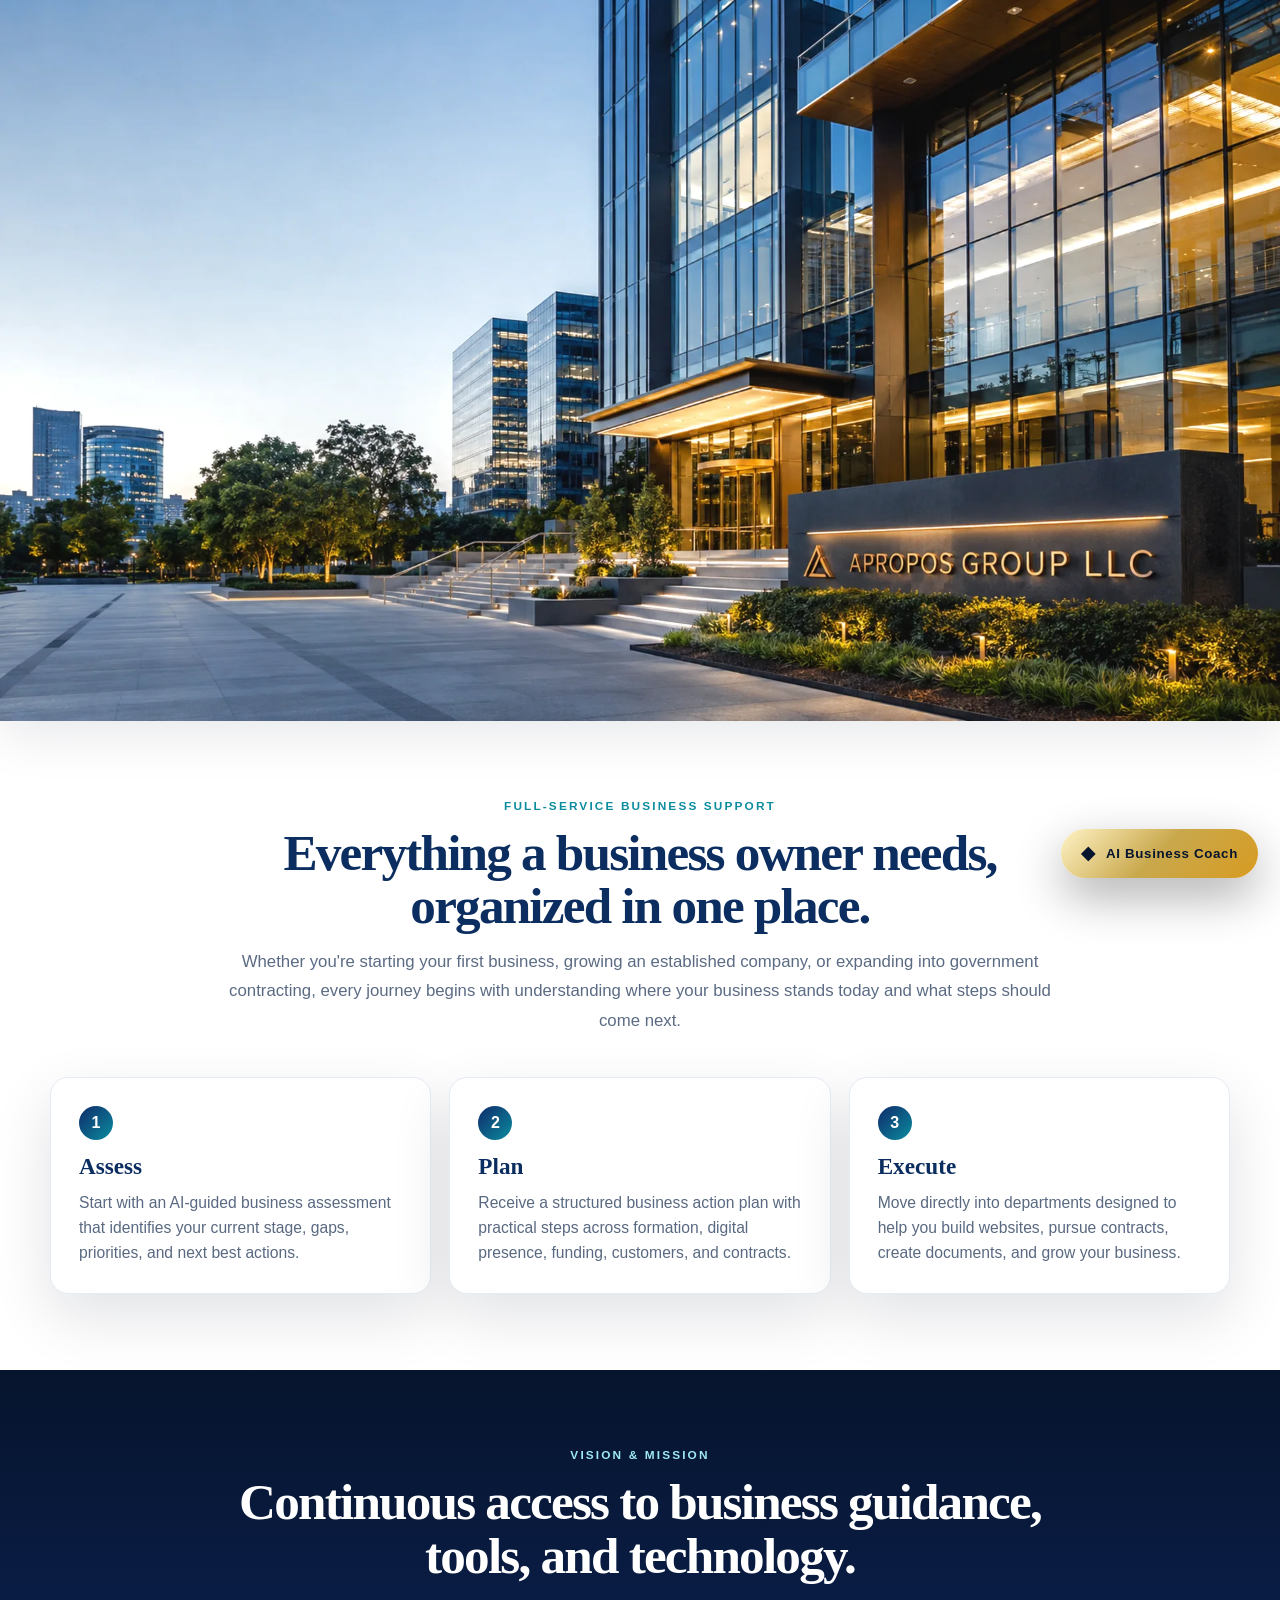
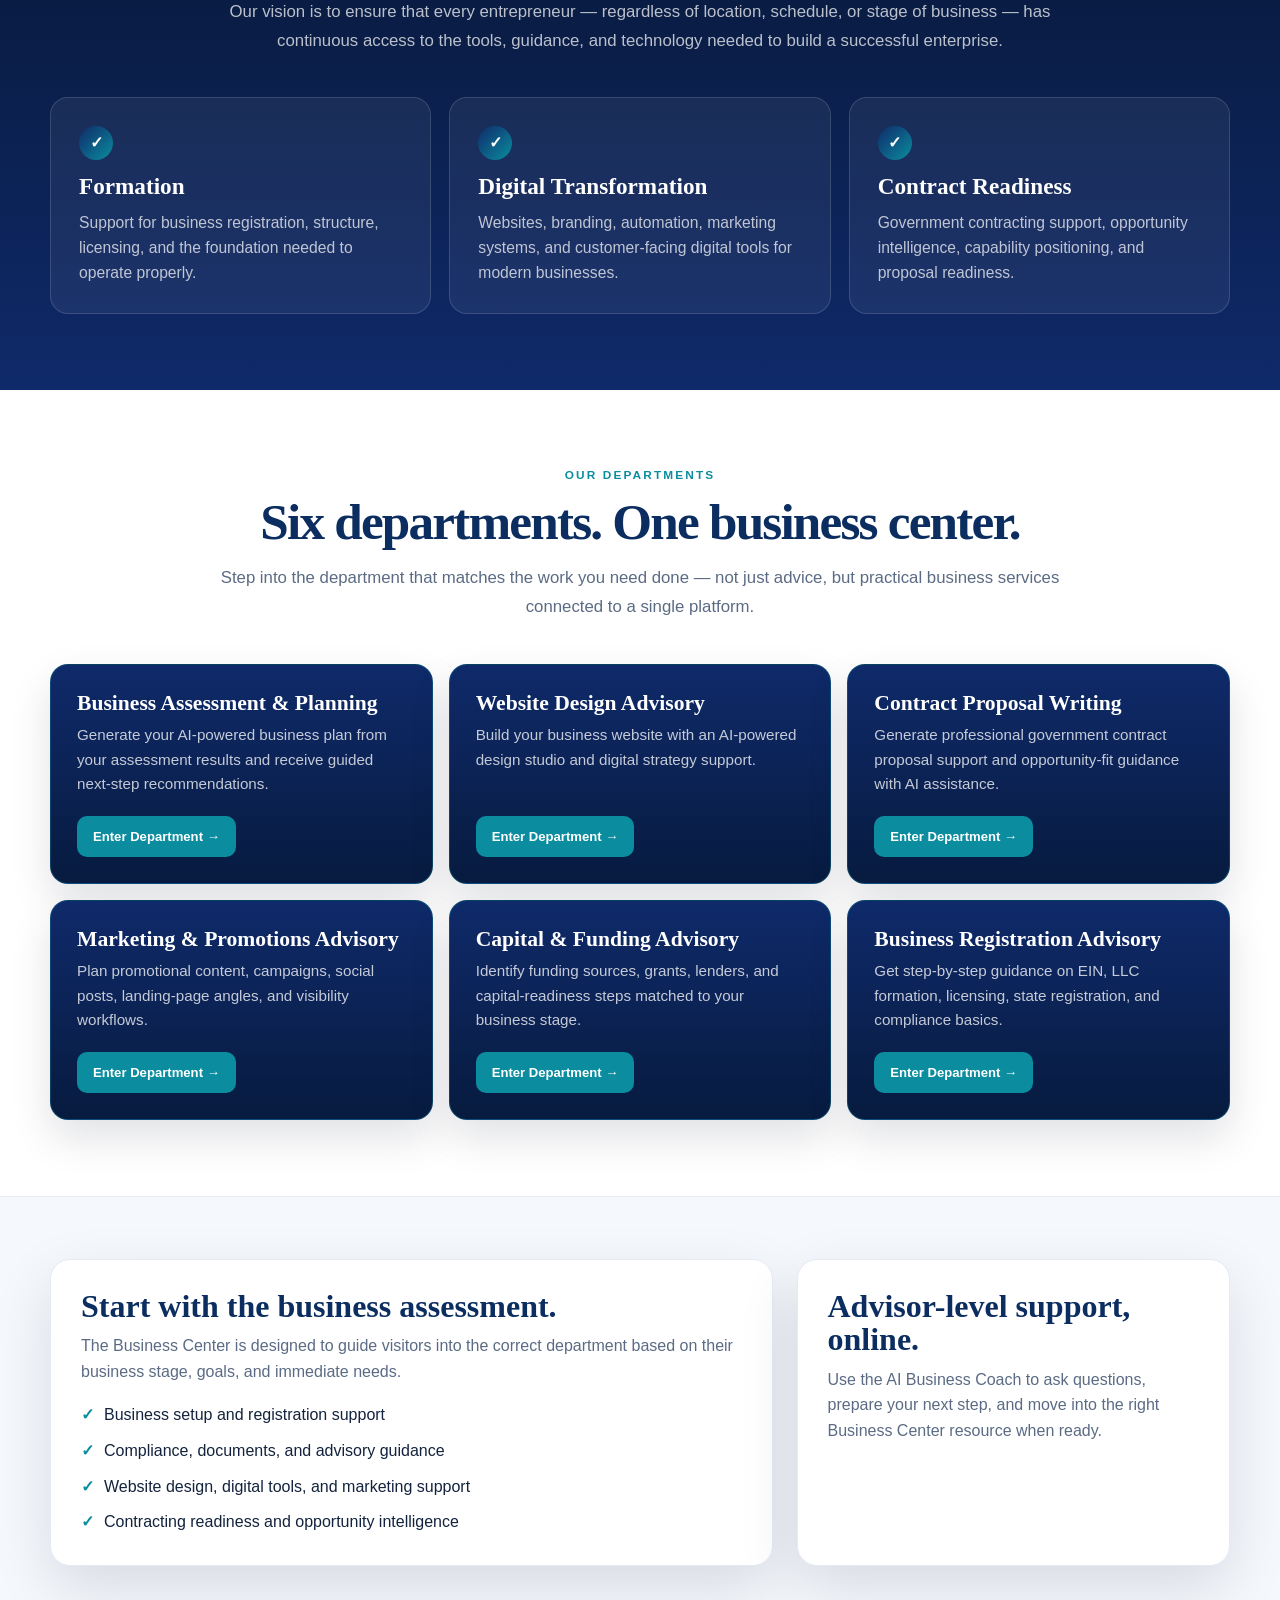
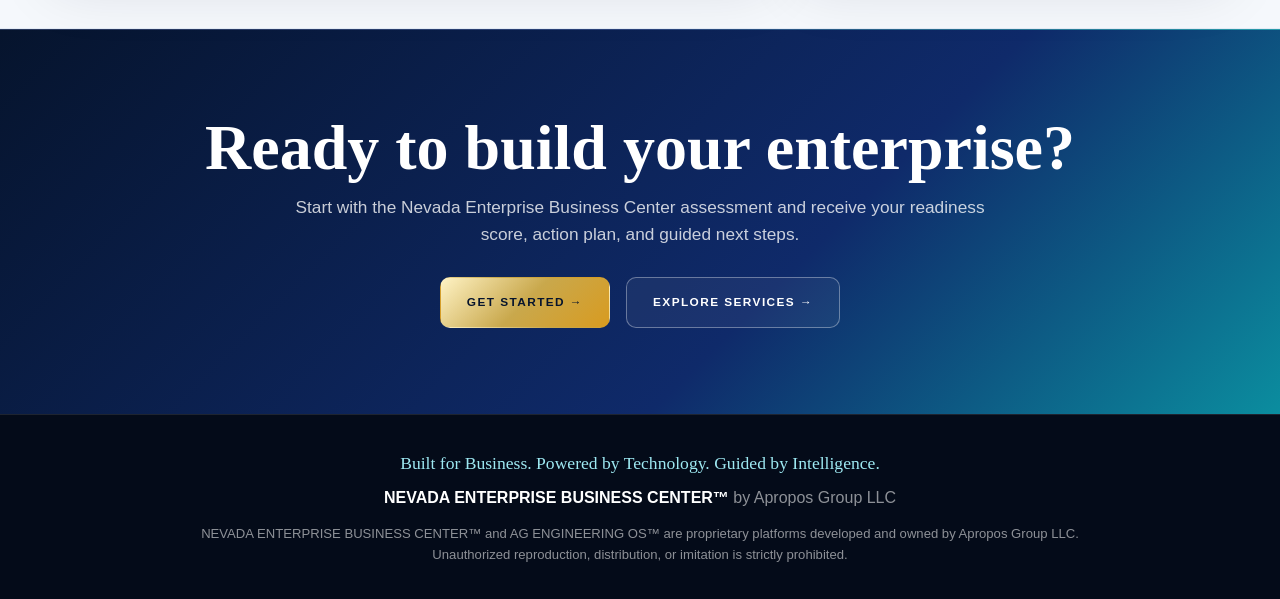
==== commit a3d37a69: "Remove phone CTA from Nevada Enterprise homepage" ====
--- a/index.html
+++ b/index.html
@@ -75,7 +75,6 @@
 .hotspot.pricing-nav{left:55.3%;top:2.5%;width:4.4%;height:4.2%}
 .hotspot.success-nav{left:61.0%;top:2.5%;width:8.4%;height:4.2%}
 .hotspot.contact-nav{left:70.3%;top:2.5%;width:5.2%;height:4.2%}
-.hotspot.phone-top{left:78.0%;top:2.3%;width:10.5%;height:4.7%}
 .hotspot.login-top{left:89.1%;top:2.0%;width:7.2%;height:5.6%}
 .hotspot.get-started-hero{left:4.8%;top:39.3%;width:10.8%;height:4.4%}
 .hotspot.explore-hero{left:16.8%;top:39.3%;width:11.8%;height:4.4%}
@@ -160,7 +159,6 @@
     <a class="hotspot pricing-nav" href="#pricing">Pricing</a>
     <a class="hotspot success-nav" href="#mission">Success Stories</a>
     <a class="hotspot contact-nav" href="#contact">Contact</a>
-    <a class="hotspot phone-top" href="tel:+17025158350">Call Nevada Enterprise Business Center</a>
     <a class="hotspot login-top" href="/resume.html">Client Login</a>
     <a class="hotspot get-started-hero" href="/assessment.html">Get Started</a>
     <a class="hotspot explore-hero" href="#services">Explore Services</a>
@@ -243,7 +241,7 @@
     <p>Start with the Nevada Enterprise Business Center assessment and receive your readiness score, action plan, and guided next steps.</p>
     <div class="cta-actions">
       <a class="btn btn-gold" href="/assessment.html">Get Started →</a>
-      <a class="btn btn-outline" href="tel:+17025158350">Call (702) 515-8350</a>
+      <a class="btn btn-outline" href="#services">Explore Services →</a>
     </div>
   </section>
 </main>
